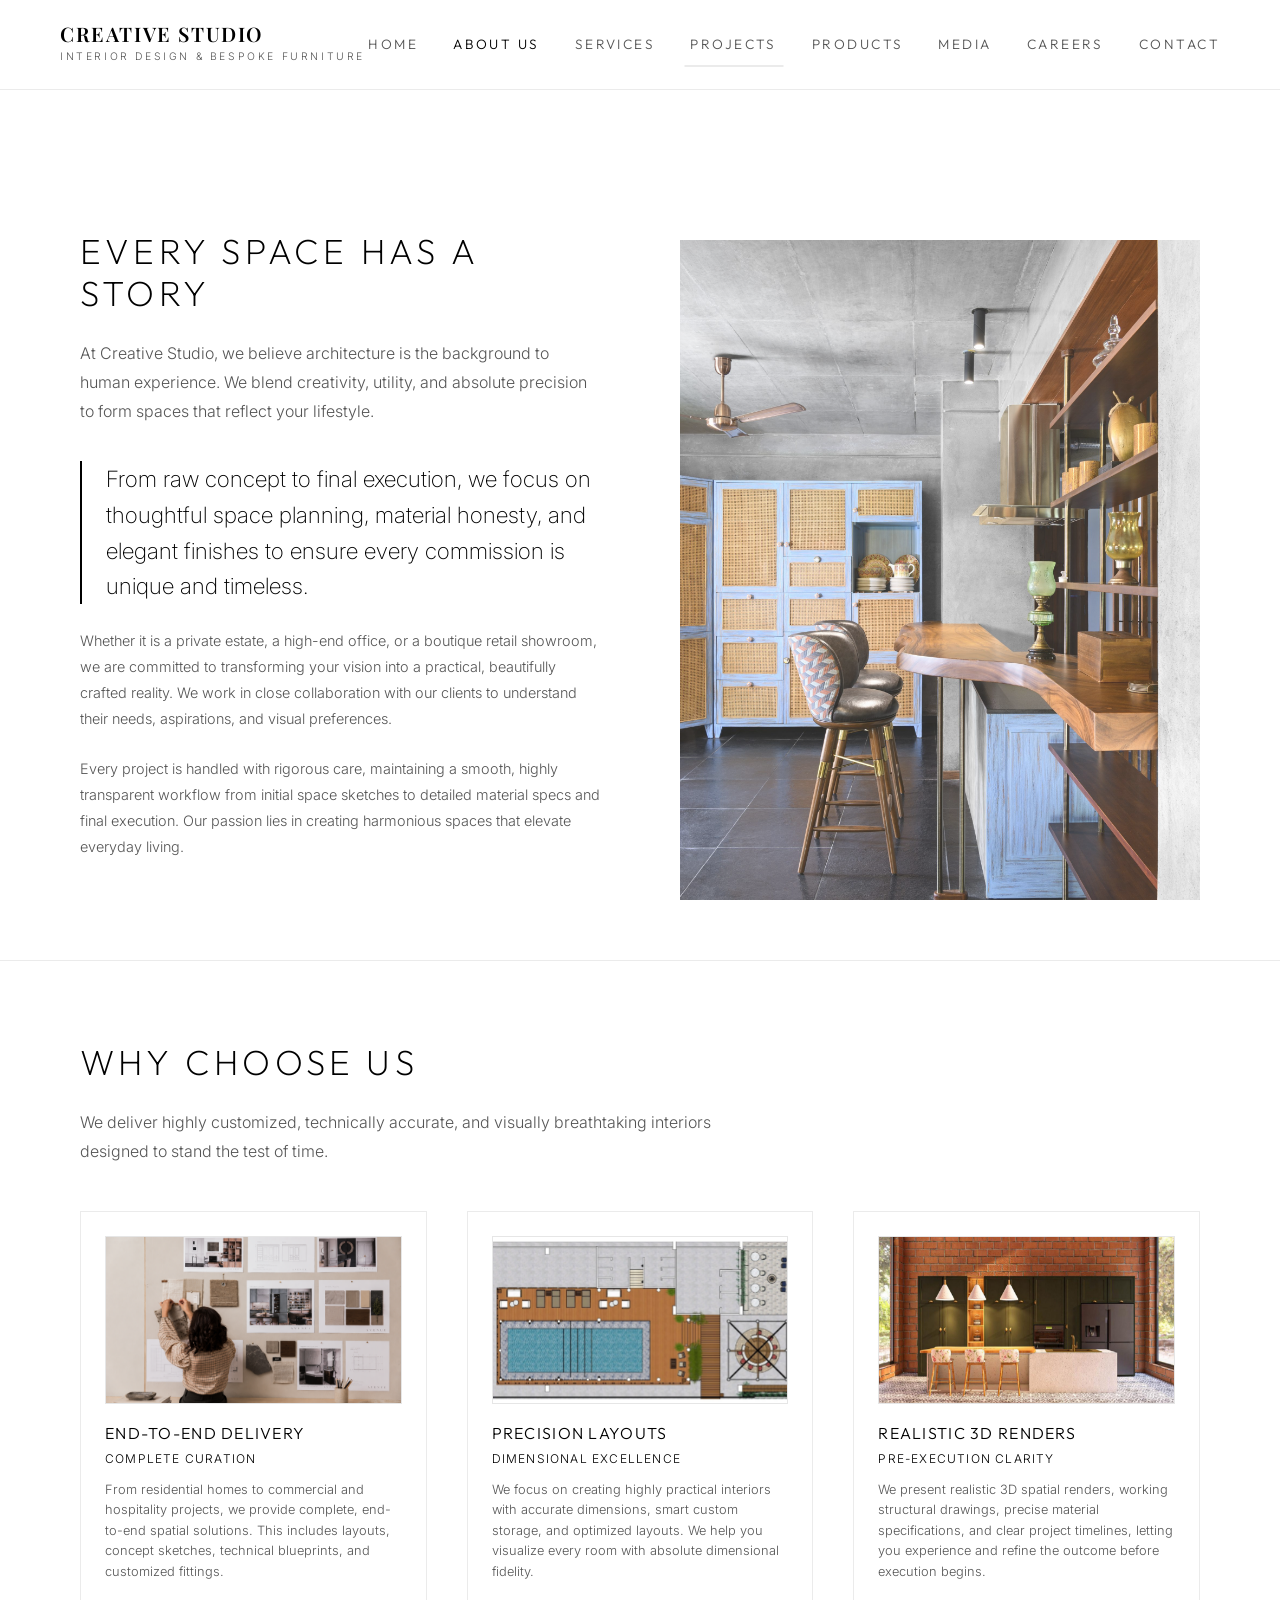
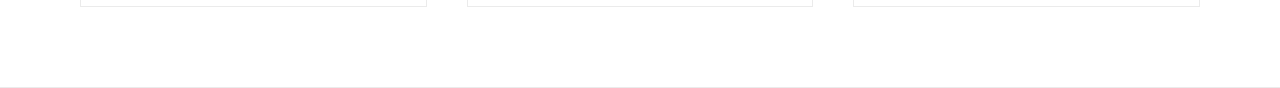
==== about.html @ adf58d88 "Add files via upload" ====
<!DOCTYPE html>
<html lang="en">
<head>
  <meta charset="UTF-8">
  <meta name="viewport" content="width=device-width, initial-scale=1.0">
  <title>About Us — Creative Studio</title>
  <meta name="description" content="Learn about our architectural history, our minimalist spatial vision, and the collaborative design committee leading the studio.">
  
  <link rel="stylesheet" href="css/main.css">
</head>
<body>
  
  <div class="app-container">
    
    <!-- FIXED LEFT DESKTOP SIDEBAR NAVIGATION -->
    <nav class="sidebar">
      <div class="sidebar-logo">
        <a href="index.html">
          <div class="studio-title">Creative Studio</div>
          <div class="studio-subtitle">Interior Design & Bespoke Furniture</div>
        </a>
      </div>
      
      <ul class="nav-menu">
        <li class="nav-item">
          <a href="index.html" class="nav-link">Home</a>
        </li>
        <li class="nav-item">
          <a href="about.html" class="nav-link">About Us</a>
        </li>
        <li class="nav-item">
          <a href="services.html" class="nav-link">Services</a>
        </li>
        <li class="nav-item" id="nav-projects-parent">
          <a href="projects.html" class="nav-link">Projects</a>
          <ul class="nav-dropdown">
            <li><a href="projects/residential.html" class="dropdown-link">Residential</a></li>
            <li><a href="projects/commercial.html" class="dropdown-link">Commercial</a></li>
          </ul>
        </li>
        <li class="nav-item">
          <a href="products.html" class="nav-link">Products</a>
        </li>
        <li class="nav-item">
          <a href="media.html" class="nav-link">Media</a>
        </li>
        <li class="nav-item">
          <a href="careers.html" class="nav-link">Careers</a>
        </li>
        <li class="nav-item">
          <a href="contact.html" class="nav-link">Contact</a>
        </li>
      </ul>
      
      <div class="sidebar-footer">
        <ul class="social-links">
          <li><a href="#" class="social-link" aria-label="Instagram">IG</a></li>
          <li><a href="#" class="social-link" aria-label="LinkedIn">LN</a></li>
          <li><a href="#" class="social-link" aria-label="Pinterest">PT</a></li>
        </ul>
        <div class="copyright">
          © 2026 Creative Studio.<br>All rights reserved.
        </div>
      </div>
    </nav>
    
    <!-- MOBILE HEADER & DRAWER -->
    <header class="mobile-header">
      <a href="index.html" class="mobile-logo">
        <span class="studio-title">Creative Studio</span>
      </a>
      <div class="hamburger" aria-label="Toggle Navigation Menu" aria-expanded="false">
        <span class="hamburger-line"></span>
        <span class="hamburger-line"></span>
        <span class="hamburger-line"></span>
      </div>
    </header>
    
    <nav class="mobile-overlay">
      <ul class="mobile-nav-menu">
        <li><a href="index.html" class="mobile-nav-link">Home</a></li>
        <li><a href="about.html" class="mobile-nav-link active">About Us</a></li>
        <li><a href="services.html" class="mobile-nav-link">Services</a></li>
        <li>
          <a href="projects.html" class="mobile-nav-link">Projects</a>
          <ul class="mobile-nav-sub">
            <li><a href="projects/residential.html" class="mobile-sub-link">Residential</a></li>
            <li><a href="projects/commercial.html" class="mobile-sub-link">Commercial</a></li>
          </ul>
        </li>
        <li><a href="products.html" class="mobile-nav-link">Products</a></li>
        <li><a href="careers.html" class="mobile-nav-link">Careers</a></li>
        <li><a href="contact.html" class="mobile-nav-link">Contact</a></li>
      </ul>
    </nav>
    
    <!-- MAIN CONTENT AREA -->
    <main class="main-content">
      
      <!-- PROFILE SECTION -->
      <section class="section" style="padding-top: 140px; padding-bottom: 70px; min-height: auto;">
        
        <!-- EDITORIAL GRID -->
        <div class="editorial-grid" style="align-items: flex-start;">
          
          <!-- LEFT COLUMN: HEADER + MANIFESTO TEXT -->
          <div class="editorial-left fade-in">
            <div class="section-header" style="margin-bottom: 35px;">
              <h1 class="section-title">Every Space Has a Story</h1>
              <p class="section-desc">
                At Creative Studio, we believe architecture is the background to human experience. We blend creativity, utility, and absolute precision to form spaces that reflect your lifestyle.
              </p>
            </div>
            
            <div class="editorial-text">
              <p class="manifesto-lead">
                From raw concept to final execution, we focus on thoughtful space planning, material honesty, and elegant finishes to ensure every commission is unique and timeless.
              </p>
              <p class="section-desc" style="font-size:0.9rem;">
                Whether it is a private estate, a high-end office, or a boutique retail showroom, we are committed to transforming your vision into a practical, beautifully crafted reality. We work in close collaboration with our clients to understand their needs, aspirations, and visual preferences.
              </p>
              <p class="section-desc" style="font-size:0.9rem; margin-bottom: 0;">
                Every project is handled with rigorous care, maintaining a smooth, highly transparent workflow from initial space sketches to detailed material specs and final execution. Our passion lies in creating harmonious spaces that elevate everyday living.
              </p>
            </div>
          </div>
          
          <!-- RIGHT COLUMN: ALIGNED IMAGE -->
          <div class="editorial-right fade-in" style="transition-delay: 0.2s; overflow: hidden; height: 100%; display: flex; align-items: stretch; margin-top: 10px;">
            <img src="assets/content1/Every space.jpg" alt="Every Space Has a Story" class="editorial-img" style="width: 100%; height: 100%; object-fit: cover; aspect-ratio: 4/5;" loading="lazy" decoding="async">
          </div>
        </div>
      </section>
      
      <!-- WHY CHOOSE US SECTION -->
      <section class="section section-alt" style="padding-top: 80px; padding-bottom: 80px; min-height: auto;">
        <div class="section-header fade-in">
          <h2 class="section-title">Why Choose Us</h2>
          <p class="section-desc">
            We deliver highly customized, technically accurate, and visually breathtaking interiors designed to stand the test of time.
          </p>
        </div>
        
        <div class="team-grid">
          <!-- Pillar 1 -->
          <div class="team-card fade-in">
            <div class="team-img-placeholder">
              <!-- Replaced SVG icon with the optimized end-to-end custom image illustration -->
              <img src="assets/content1/end to end.png" alt="End to End Spatial Delivery Plan" loading="lazy" decoding="async">
            </div>
            <h3 class="team-name">End-to-End Delivery</h3>
            <p class="team-role">Complete Curation</p>
            <p class="team-bio">
              From residential homes to commercial and hospitality projects, we provide complete, end-to-end spatial solutions. This includes layouts, concept sketches, technical blueprints, and customized fittings.
            </p>
          </div>
          
          <!-- Pillar 2 -->
          <div class="team-card fade-in" style="transition-delay: 0.15s;">
            <div class="team-img-placeholder">
              <!-- Replaced SVG icon with the optimized Floor Plan Layout image illustration -->
              <img src="assets/content1/Floor Plan Layout.jpg.jpeg" alt="Precision Floor Plan Layout and Dimensions" loading="lazy" decoding="async">
            </div>
            <h3 class="team-name">Precision Layouts</h3>
            <p class="team-role">Dimensional Excellence</p>
            <p class="team-bio">
              We focus on creating highly practical interiors with accurate dimensions, smart custom storage, and optimized layouts. We help you visualize every room with absolute dimensional fidelity.
            </p>
          </div>
          
          <!-- Pillar 3 -->
          <div class="team-card fade-in" style="transition-delay: 0.3s;">
            <div class="team-img-placeholder">
              <!-- Replaced SVG icon with the optimized 3D render image illustration -->
              <img src="assets/content1/3d render.jpeg" alt="High Fidelity 3D Spatial Visualization Render" loading="lazy" decoding="async">
            </div>
            <h3 class="team-name">Realistic 3D Renders</h3>
            <p class="team-role">Pre-Execution Clarity</p>
            <p class="team-bio">
              We present realistic 3D spatial renders, working structural drawings, precise material specifications, and clear project timelines, letting you experience and refine the outcome before execution begins.
            </p>
          </div>
        </div>
      </section>
      
    </main>
    
  </div>

  <!-- Global scripts -->
  <script src="js/main.js"></script>
</body>
</html>
---- css/main.css ----
/*
 * ==========================================
 * STUDIO CREATIVE: DESIGN SYSTEM & STYLESHEET
 * Premium Minimalist Architecture Aesthetic
 * ==========================================
 */

/* Import Google Fonts */
@import url('https://fonts.googleapis.com/css2?family=Inter:wght@200;300;400;500;600&family=Outfit:wght@100;200;300;400;500&family=Montserrat:wght@800;900&family=Playfair+Display:ital,wght@0,400..900;1,400..900&display=swap');

/* CSS Variables */
:root {
  --bg-dark: #ffffff; /* Pure White Main Canvas */
  --bg-dark-alt: #ffffff; /* Pure White Alternating Panels (no color variation) */
  --bg-dark-rgba: rgba(255, 255, 255, 0.88);
  --bg-dark-glass: rgba(255, 255, 255, 0.75);
  --text-light: #000000; /* Pure Black for high-contrast architectural typography */
  --text-muted: #555555; /* Sharp mid-grey for descriptions and subtitle elements */
  --text-dark: #ffffff; /* Light background fallback */
  --accent-gold: #000000; /* Solid Black accents for complete monochrome consistency */
  --accent-gold-rgb: 0, 0, 0;
  --border-color: rgba(0, 0, 0, 0.08); /* Clean, ultra-thin pure black wireframe borders */
  --border-hover: rgba(0, 0, 0, 0.2);
  --sidebar-width: 280px;
  --transition-smooth: all 0.6s cubic-bezier(0.16, 1, 0.3, 1);
  --transition-fast: all 0.3s ease;
  --font-heading: 'Outfit', sans-serif;
  --font-body: 'Inter', sans-serif;
}

/* Reset and Global Styles */
*, *::before, *::after {
  box-sizing: border-box;
  margin: 0;
  padding: 0;
}

html {
  scroll-behavior: smooth;
  height: -webkit-fill-available;
}

body {
  background-color: var(--bg-dark);
  color: var(--text-light);
  font-family: var(--font-body);
  font-weight: 300;
  line-height: 1.6;
  overflow-x: hidden;
  -webkit-font-smoothing: antialiased;
  -moz-osx-font-smoothing: grayscale;
  min-height: 100vh;
  min-height: -webkit-fill-available;
}

/* Scrollbar Customization */
::-webkit-scrollbar {
  width: 6px;
  height: 6px;
}

::-webkit-scrollbar-track {
  background: var(--bg-dark);
}

::-webkit-scrollbar-thumb {
  background: rgba(255, 255, 255, 0.1);
  border-radius: 3px;
}

::-webkit-scrollbar-thumb:hover {
  background: var(--accent-gold);
}

/* Typography Selection */
h1, h2, h3, h4, h5, h6 {
  font-family: var(--font-heading);
  font-weight: 200;
  letter-spacing: 0.12em;
  text-transform: uppercase;
  color: var(--text-light);
  line-height: 1.2;
}

a {
  color: inherit;
  text-decoration: none;
  transition: var(--transition-fast);
}

/* General Layout Structure */
.app-container {
  display: flex;
  min-height: 100vh;
  position: relative;
}

/* PREMIUM FIXED TOP NAV HEADER */
.sidebar {
  width: 100%;
  height: 90px;
  position: fixed;
  top: 0;
  left: 0;
  background-color: var(--bg-dark);
  border-bottom: 1px solid var(--border-color);
  border-right: none;
  padding: 0 60px;
  display: flex;
  flex-direction: row;
  justify-content: space-between;
  align-items: center;
  z-index: 1000;
  overflow: visible; /* Allow dropdowns to float out */
  transition: var(--transition-smooth);
}

/* Logo & Branding */
.sidebar-logo {
  display: flex;
  flex-direction: column;
  align-items: flex-start;
  margin-bottom: 0;
}

.sidebar-logo img {
  max-width: 100%;
  height: auto;
  max-height: 55px;
  object-fit: contain;
  margin-bottom: 0;
  filter: brightness(1) contrast(1.1);
}

.sidebar-logo .studio-title {
  font-family: 'Playfair Display', serif;
  font-weight: 600; /* Sophisticated serif weight */
  font-size: 1.25rem; /* Slightly larger for serif elegance */
  letter-spacing: 0.08em; /* Premium spaced visual balance for serifs */
  text-transform: uppercase;
  color: var(--text-light);
  line-height: 1.1;
  white-space: nowrap; /* Force brand title on a single line */
  transition: var(--transition-fast);
}

.sidebar-logo .studio-subtitle {
  font-size: 0.65rem;
  letter-spacing: 0.25em;
  color: var(--text-muted);
  text-transform: uppercase;
  margin-top: 4px;
  transition: var(--transition-fast);
}

/* Navigation Links */
.nav-menu {
  display: flex;
  flex-direction: row;
  gap: 35px;
  list-style: none;
}

.nav-item {
  position: relative;
}

.nav-link {
  font-family: var(--font-heading);
  font-weight: 300;
  font-size: 0.85rem;
  letter-spacing: 0.18em;
  text-transform: uppercase;
  padding: 10px 0;
  display: inline-block;
  color: var(--text-muted);
  position: relative;
  transition: var(--transition-fast);
}

.nav-link:hover, .nav-item.active .nav-link {
  color: var(--text-light);
}

/* Dropdown layout for Projects */
.nav-dropdown {
  position: absolute;
  top: 100%;
  left: 50%;
  transform: translateX(-50%);
  background-color: var(--bg-dark);
  border: 1px solid var(--border-color);
  padding: 0;
  max-height: 0;
  overflow: hidden;
  display: flex;
  flex-direction: column;
  gap: 12px;
  list-style: none;
  z-index: 1100;
  transition: var(--transition-smooth);
  margin-top: 0;
  box-shadow: 0 10px 30px rgba(0,0,0,0.05);
}

.nav-item:hover .nav-dropdown {
  max-height: 150px;
  padding: 20px;
}

.dropdown-link {
  font-family: var(--font-heading);
  font-size: 0.75rem;
  letter-spacing: 0.15em;
  text-transform: uppercase;
  color: var(--text-muted);
  padding: 4px 0;
  display: block;
  white-space: nowrap;
}

.dropdown-link:hover, .dropdown-link.active {
  color: var(--accent-gold);
}

/* Sidebar Footer (hidden on desktop top header) */
.sidebar-footer {
  display: none;
}

/* MAIN CONTENT CONTAINER */
.main-content {
  flex: 1;
  margin-left: 0;
  padding-top: 90px; /* Offset for the top fixed header */
  min-height: 100vh;
  position: relative;
  display: flex;
  flex-direction: column;
}

/* SPECIFIC STYLING WHEN ON HOME PAGE (Overlaid transparent menu) */
body.home-page .sidebar {
  background-color: #ffffff;
  border-bottom: 1px solid var(--border-color);
}

body.home-page .nav-dropdown {
  background-color: rgba(10, 10, 10, 0.96);
  border-color: rgba(255, 255, 255, 0.15);
  box-shadow: 0 10px 30px rgba(0,0,0,0.5);
}

body.home-page .dropdown-link {
  color: rgba(255, 255, 255, 0.7);
}

body.home-page .dropdown-link:hover,
body.home-page .dropdown-link.active {
  color: #ffffff;
}

body.home-page .main-content {
  padding-top: 90px; /* Offset to start slideshow exactly below the 90px desktop header */
}

/* MOBILE HEADER & NAVIGATION */
.mobile-header {
  display: none;
  position: fixed;
  top: 0;
  left: 0;
  width: 100%;
  height: 75px;
  background-color: var(--bg-dark-glass);
  -webkit-backdrop-filter: blur(20px);
  backdrop-filter: blur(20px);
  border-bottom: 1px solid var(--border-color);
  padding: 0 24px;
  justify-content: space-between;
  align-items: center;
  z-index: 1000;
}

.mobile-logo {
  display: flex;
  align-items: center;
  gap: 10px;
}

.mobile-logo img {
  height: 35px;
  width: auto;
  filter: brightness(1) contrast(1.1);
}

.mobile-logo .studio-title {
  font-family: 'Playfair Display', serif;
  font-weight: 600;
  font-size: 1.15rem;
  letter-spacing: 0.08em;
  text-transform: uppercase;
}

/* Hamburger Trigger */
.hamburger {
  width: 28px;
  height: 16px;
  position: relative;
  cursor: pointer;
  z-index: 1100;
  display: flex;
  flex-direction: column;
  justify-content: space-between;
}

.hamburger-line {
  width: 100%;
  height: 1px;
  background-color: var(--text-light);
  transition: var(--transition-fast);
}

.hamburger.open .hamburger-line:nth-child(1) {
  transform: translateY(7px) rotate(45deg);
}

.hamburger.open .hamburger-line:nth-child(2) {
  opacity: 0;
}

.hamburger.open .hamburger-line:nth-child(3) {
  transform: translateY(-8px) rotate(-45deg);
}

/* Mobile Screen Overlay Menu */
.mobile-overlay {
  position: fixed;
  top: 0;
  left: 0;
  width: 100vw;
  height: 100vh;
  height: 100dvh;
  background-color: var(--bg-dark);
  z-index: 1050;
  transform: translateX(100%);
  transition: transform 0.6s cubic-bezier(0.16, 1, 0.3, 1);
  display: flex;
  flex-direction: column;
  justify-content: center;
  align-items: center;
  padding: 100px 40px;
}

.mobile-overlay.open {
  transform: translateX(0);
}

.mobile-nav-menu {
  list-style: none;
  text-align: center;
  display: flex;
  flex-direction: column;
  gap: 30px;
  width: 100%;
}

.mobile-nav-link {
  font-family: var(--font-heading);
  font-size: 1.4rem;
  font-weight: 200;
  letter-spacing: 0.15em;
  text-transform: uppercase;
  color: var(--text-muted);
  display: block;
}

.mobile-nav-link:hover, .mobile-nav-link.active {
  color: var(--text-light);
}

.mobile-nav-sub {
  list-style: none;
  margin-top: 15px;
  display: flex;
  flex-direction: column;
  gap: 12px;
}

.mobile-sub-link {
  font-family: var(--font-heading);
  font-size: 0.95rem;
  letter-spacing: 0.1em;
  text-transform: uppercase;
  color: var(--text-muted);
}

.mobile-sub-link:hover {
  color: var(--accent-gold);
}

/* HERO SLIDING CAROUSEL (Home Page) */
.hero-slider-container {
  width: 100%;
  height: calc(100vh - 182px); /* Fills the entire space between the 90px header and 92px footer */
  position: relative;
  overflow: hidden;
  background-color: #ffffff;
}

.home-footer {
  background: #ffffff;
  border-top: 1px solid var(--border-color);
  width: 100%;
  z-index: 1000;
  position: fixed;
  bottom: 0;
  left: 0;
  height: 92px; /* Strict 92px height as requested */
}

.hero-slider-track {
  display: flex;
  width: 600%; /* 6 slides (overridden dynamically by JS to 800% for infinite loops) */
  height: 100%;
  transition: transform 1.4s cubic-bezier(0.25, 1, 0.2, 1);
  will-change: transform;
}

.hero-slide {
  width: 16.6666%; /* 100% / 6 */
  height: 100%;
  flex-shrink: 0;
  position: relative;
}

.hero-slide img {
  width: 100%;
  height: 100%;
  object-fit: cover;
  display: block;
}

.hero-overlay {
  position: absolute;
  top: 0;
  left: 0;
  width: 100%;
  height: 100%;
  background: radial-gradient(circle at center, rgba(10, 10, 10, 0.2) 0%, rgba(10, 10, 10, 0.6) 100%);
  z-index: 3;
  pointer-events: none; /* Let arrows receive clicks */
}

/* CAROUSEL CONTROLS (Borderless & Circle-free) */
.slide-arrow {
  position: absolute;
  top: 50%;
  transform: translateY(-50%);
  background: transparent;
  border: none;
  color: rgba(255, 255, 255, 0.6); /* Muted white arrow resting state */
  display: flex;
  align-items: center;
  justify-content: center;
  cursor: pointer;
  z-index: 10;
  opacity: 0.25; /* Translucent / transparent by default */
  transition: transform 0.3s cubic-bezier(0.16, 1, 0.3, 1), color 0.3s ease, opacity 0.3s ease;
  outline: none;
}

.slide-arrow svg {
  width: 42px; /* Increased size for visual elegance and target area */
  height: 42px;
  fill: currentColor;
}

.slide-arrow:hover {
  color: #ffffff; /* Solid white on hover */
  opacity: 1; /* Fully visible on hover */
  transform: translateY(-50%) scale(1.15); /* Sleek micro-animation zoom */
}

.prev-arrow {
  left: 40px;
}

.next-arrow {
  right: 40px;
}

@media screen and (max-width: 768px) {
  .slide-arrow {
    width: 46px;
    height: 46px;
  }
  .prev-arrow {
    left: 20px;
  }
  .next-arrow {
    right: 20px;
  }
}

/* Overlay Elements / Glassmorphic Panel on Home */
.hero-content {
  position: absolute;
  left: 10%;
  top: 50%;
  transform: translateY(-50%);
  z-index: 10;
  max-width: 480px; /* Reduced from 600px for a more compact and elegant profile */
  width: 80%;
}

.glass-card {
  background-color: var(--bg-dark-glass);
  -webkit-backdrop-filter: blur(25px);
  backdrop-filter: blur(25px);
  border: 1px solid var(--border-color);
  padding: 40px 35px; /* Reduced from 600px to maintain tighter geometric bounds */
  border-radius: 2px;
  box-shadow: 0 30px 70px rgba(0, 0, 0, 0.2);
  position: relative;
  overflow: hidden;
}

/* Subtle Wireframe Corners */
.glass-card::before, .glass-card::after {
  content: '';
  position: absolute;
  width: 10px;
  height: 10px;
  border: 1px solid var(--accent-gold);
}

.glass-card::before {
  top: 12px;
  left: 12px;
  border-right: none;
  border-bottom: none;
}

.glass-card::after {
  bottom: 12px;
  right: 12px;
  border-left: none;
  border-top: none;
}

/* Text inside Glass Card */
.studio-hero-title {
  font-family: var(--font-heading); /* Back to the elegant thin Outfit font */
  font-weight: 100; /* Reverted to ultra-thin weight for a clean architectural line */
  font-size: 2.1rem; /* Maintains the beautifully compact card scale */
  letter-spacing: 0.18em;
  margin-bottom: 18px;
  line-height: 1.15;
}

.studio-hero-title span {
  font-weight: 300; /* Reverted to a light-geometric weight for soft contrast */
  color: var(--text-light);
}

.tagline {
  font-size: 0.85rem; /* Scaled down from 0.95rem */
  color: var(--text-muted);
  line-height: 1.7;
  margin-bottom: 25px;
  letter-spacing: 0.05em;
}

.btn-minimal {
  font-family: var(--font-heading);
  font-size: 0.75rem; /* Tighter typography scale */
  letter-spacing: 0.2em;
  text-transform: uppercase;
  color: var(--text-light);
  border: 1px solid var(--border-color);
  padding: 11px 22px; /* Tighter button padding */
  display: inline-block;
  background: transparent;
  cursor: pointer;
  position: relative;
  z-index: 1;
  overflow: hidden;
  transition: var(--transition-fast);
}

.btn-minimal::before {
  content: '';
  position: absolute;
  top: 0;
  left: -100%;
  width: 100%;
  height: 100%;
  background-color: var(--text-light);
  z-index: -1;
  transition: var(--transition-smooth);
}

.btn-minimal:hover {
  color: var(--bg-dark);
  border-color: var(--text-light);
}

.btn-minimal:hover::before {
  left: 0;
}

/* SECTION GLOBAL CONTAINER */
.section {
  padding: 120px 80px;
  min-height: 100vh;
  display: flex;
  flex-direction: column;
  justify-content: center;
  border-bottom: 1px solid var(--border-color);
  position: relative;
  background-color: var(--bg-dark);
}

.section-alt {
  background-color: var(--bg-dark-alt);
}

.section-header {
  margin-bottom: 45px; /* Tightened from 70px to pull grid contents closer and eliminate large gaps */
  max-width: 650px;
}

.section-subtitle {
  font-size: 0.75rem;
  color: var(--accent-gold);
  letter-spacing: 0.25em;
  text-transform: uppercase;
  margin-bottom: 15px;
  display: block;
  font-weight: 500;
}

.section-title {
  font-size: 2.2rem;
  font-weight: 200;
  margin-bottom: 25px;
  position: relative;
}

.section-desc {
  font-size: 1rem;
  color: var(--text-muted);
  line-height: 1.8;
}

/* EDITORIAL GRID / COLUMN STRUCTURES */
.editorial-grid {
  display: grid;
  grid-template-columns: 1fr 1fr;
  gap: 80px;
  align-items: flex-start; /* Align top of text perfectly with top of image to eliminate top-left blank gaps */
}

.editorial-text {
  display: flex;
  flex-direction: column;
  gap: 24px; /* Tightened from 30px for a more cohesive, architectural readability profile */
}

.editorial-img-wrapper {
  position: relative;
  border: 1px solid var(--border-color);
  padding: 20px;
  aspect-ratio: 4/5;
  background-color: var(--bg-dark-alt);
}

.editorial-img {
  width: 100%;
  height: 100%;
  object-fit: cover;
  opacity: 0.85;
}

/* Manifesto Styling */
.manifesto-lead {
  font-size: 1.4rem;
  font-weight: 200;
  line-height: 1.6;
  color: var(--text-light);
  border-left: 2px solid var(--accent-gold);
  padding-left: 24px;
}

/* Team Grid (About Page) */
.team-section {
  margin-top: 80px;
}

.team-grid {
  display: grid;
  grid-template-columns: repeat(3, 1fr);
  gap: 40px;
}

.team-card {
  border: 1px solid var(--border-color);
  background-color: var(--bg-dark-alt);
  padding: 24px;
  position: relative;
  transition: var(--transition-smooth);
}

.team-card:hover {
  border-color: var(--accent-gold);
}

.team-img-placeholder {
  width: 100%;
  background-color: rgba(18, 18, 18, 0.02);
  border: 1px solid var(--border-color);
  margin-bottom: 20px;
  overflow: hidden;
  display: flex;
  align-items: center;
  justify-content: center;
}

.team-img-placeholder img {
  width: 100%;
  height: auto;
  display: block;
  object-fit: contain;
  will-change: transform;
  transition: var(--transition-smooth);
}

.team-card:hover .team-img-placeholder img {
  transform: scale(1.05); /* Smooth, premium visual hover zoom */
}

.team-name {
  font-size: 1rem;
  font-weight: 300;
  letter-spacing: 0.08em;
  margin-bottom: 6px;
}

.team-role {
  font-size: 0.75rem;
  color: var(--accent-gold);
  letter-spacing: 0.1em;
  text-transform: uppercase;
  margin-bottom: 12px;
}

.team-bio {
  font-size: 0.8rem;
  color: var(--text-muted);
  line-height: 1.6;
}

/* SERVICES TILES GRID (Services Page) */
.services-grid {
  display: grid;
  grid-template-columns: repeat(3, 1fr);
  gap: 30px;
}

.service-card {
  border: 1px solid var(--border-color);
  padding: 40px 30px;
  background-color: var(--bg-dark-alt);
  transition: var(--transition-smooth);
  display: flex;
  flex-direction: column;
  justify-content: space-between;
  min-height: 320px;
  position: relative;
  overflow: hidden;
  z-index: 1;
}

/* Elevate all content layers above the background image */
.service-card > * {
  position: relative;
  z-index: 3;
}

/* Background Wrapper */
.service-card .service-card-bg-wrap {
  position: absolute;
  top: 0;
  left: 0;
  width: 100%;
  height: 100%;
  z-index: 1; /* Sits above the white card bg, below content */
  opacity: 0;
  overflow: hidden;
  pointer-events: none; /* Do not interfere with mouse events */
  transition: opacity 0.8s cubic-bezier(0.16, 1, 0.3, 1);
}

/* B&W background image with smooth GPU scaling */
.service-card-bg-img {
  width: 100%;
  height: 100%;
  object-fit: cover;
  filter: grayscale(100%) contrast(1.1); /* Force absolute high-contrast B&W */
  transform: scale(1.08) translate3d(0,0,0);
  will-change: transform;
  transition: transform 1.2s cubic-bezier(0.16, 1, 0.3, 1);
}

.service-card::after {
  content: '';
  position: absolute;
  top: 0;
  left: 0;
  width: 0;
  height: 2px;
  background-color: var(--accent-gold);
  transition: var(--transition-smooth);
  z-index: 4; /* Keep the top border line on the absolute top layer */
}

.service-card:hover {
  border-color: var(--border-hover);
  transform: translateY(-5px);
  box-shadow: 0 15px 30px rgba(18, 18, 18, 0.05);
}

.service-card:hover::after {
  width: 100%;
}

.service-card:hover .service-card-bg-wrap {
  opacity: 0.11; /* Exquisite, subtle background reveal (11% opacity for clean black text legibility) */
}

.service-card:hover .service-card-bg-img {
  transform: scale(1.03) translate3d(0,0,0);
}

.service-num {
  font-family: var(--font-heading);
  font-size: 2.4rem; /* Slightly larger scale */
  font-weight: 300; /* Bolder, structured geometric profile */
  color: rgba(0, 0, 0, 0.45); /* Significantly darker for bold, high-contrast visibility */
  transition: var(--transition-smooth);
}

.service-card:hover .service-num {
  color: rgba(var(--accent-gold-rgb), 0.15);
}

.service-card-title {
  font-size: 1.15rem;
  font-weight: 300;
  margin: 20px 0 12px 0;
}

.service-card-desc {
  font-size: 0.85rem;
  color: var(--text-muted);
  line-height: 1.7;
}

/* PORTFOLIO & PROJECTS GALLERY (Residential & Commercial) */
.gallery-container {
  display: flex;
  flex-direction: column;
  gap: 30px;
}

.gallery-grid {
  display: grid;
  grid-template-columns: repeat(3, 1fr);
  gap: 25px;
  content-visibility: auto; /* Browser containment optimization */
  contain-intrinsic-size: 1000px;
}

.gallery-item {
  position: relative;
  aspect-ratio: 3/2;
  overflow: hidden;
  border: 1px solid var(--border-color);
  background-color: var(--bg-dark-alt);
  cursor: pointer;
  transform: translate3d(0, 0, 0); /* Force GPU composite layer creation */
}

/* Custom taller and larger frame sizes for Products catalog */
.product-grid .gallery-item {
  aspect-ratio: 4/5; /* Imposing vertical aspect ratio for large product visual focus */
}

.gallery-item img {
  width: 100%;
  height: 100%;
  object-fit: cover;
  display: block;
  opacity: 0.85; /* Hardware-accelerated light-blend alternative to filters */
  will-change: transform; /* Force GPU cache loading for massive image textures */
  transition: transform 1.2s cubic-bezier(0.16, 1, 0.3, 1), opacity 0.6s ease;
}

.gallery-item:hover img {
  transform: scale(1.03); /* Subtle, smooth scale to avoid heavy GPU repaints */
  opacity: 1;
}

.gallery-overlay {
  position: absolute;
  top: 0;
  left: 0;
  width: 100%;
  height: 100%;
  background: linear-gradient(to top, rgba(10, 10, 10, 0.9) 0%, rgba(10, 10, 10, 0.2) 60%, transparent 100%);
  opacity: 0;
  transition: var(--transition-smooth);
  display: flex;
  flex-direction: column;
  justify-content: flex-end;
  padding: 30px;
  z-index: 5;
}

.gallery-item:hover .gallery-overlay {
  opacity: 1;
}

.gallery-project-num {
  font-family: var(--font-heading);
  font-size: 0.75rem;
  letter-spacing: 0.2em;
  color: var(--accent-gold);
  margin-bottom: 6px;
}

.gallery-project-title {
  font-size: 1.1rem;
  font-weight: 300;
  letter-spacing: 0.08em;
  color: var(--text-light);
}

.gallery-project-loc {
  font-size: 0.7rem;
  color: var(--text-muted);
  letter-spacing: 0.05em;
  margin-top: 4px;
}

/* PORTFOLIO SPLIT HERO (Projects Landing Page) */
.projects-split {
  display: flex;
  height: calc(100vh - 90px); /* Fit exactly in remaining vertical space below top nav header */
  width: 100%;
  overflow: hidden;
}

.split-pane {
  flex: 1;
  position: relative;
  overflow: hidden;
  display: flex;
  align-items: center;
  justify-content: center;
  cursor: pointer;
  transition: flex 0.8s cubic-bezier(0.16, 1, 0.3, 1);
}

.split-pane-bg {
  position: absolute;
  top: 0;
  left: 0;
  width: 100%;
  height: 100%;
  background-size: cover;
  background-position: center;
  filter: grayscale(40%) brightness(0.6); /* Increased brightness from 0.4 to 0.6 to reduce the black tint */
  transition: transform 1.2s cubic-bezier(0.16, 1, 0.3, 1), filter 0.8s ease;
}

.split-pane:hover {
  flex: 1.4;
}

.split-pane:hover .split-pane-bg {
  transform: scale(1.04);
  filter: grayscale(0%) brightness(0.85); /* Increased hover brightness from 0.65 to 0.85 for vivid image visibility */
}

.split-content {
  position: relative;
  z-index: 10;
  text-align: center;
  pointer-events: none;
  padding: 30px;
  color: #ffffff; /* Force pure white text globally inside the split panes */
}

.split-title {
  font-size: 2rem;
  font-weight: 200;
  margin-bottom: 22px; /* Perfect visual spacing to separate title and button cleanly */
  letter-spacing: 0.2em;
  color: #ffffff; /* Force pure white title text */
}

.split-desc {
  font-size: 0.8rem;
  color: rgba(255, 255, 255, 0.7); /* Force highly visible light-grey/white description copy */
  letter-spacing: 0.15em;
  text-transform: uppercase;
  margin-bottom: 24px;
}

.split-btn {
  font-family: var(--font-heading);
  font-size: 0.7rem;
  letter-spacing: 0.25em;
  text-transform: uppercase;
  color: #ffffff; /* Force pure white button text */
  border-bottom: 1px solid rgba(255, 255, 255, 0.5); /* Crisp white wireframe border underline */
  padding-bottom: 6px;
  display: inline-block;
  transition: var(--transition-fast);
}

.split-pane:hover .split-btn {
  color: #ffffff;
  border-bottom-color: #ffffff;
  letter-spacing: 0.3em;
}

/* PRODUCTS CATALOG */
.products-grid {
  display: grid;
  grid-template-columns: repeat(4, 1fr);
  gap: 24px;
}

.product-card {
  border: 1px solid var(--border-color);
  background-color: var(--bg-dark-alt);
  display: flex;
  flex-direction: column;
  transition: var(--transition-smooth);
  cursor: pointer;
}

.product-card:hover {
  border-color: var(--border-hover);
  transform: translateY(-4px);
}

.product-img-wrapper {
  aspect-ratio: 1/1;
  background-color: rgba(255, 255, 255, 0.01);
  overflow: hidden;
  border-bottom: 1px solid var(--border-color);
  display: flex;
  align-items: center;
  justify-content: center;
  position: relative;
}

.product-img-placeholder {
  width: 100%;
  height: 100%;
  display: flex;
  flex-direction: column;
  justify-content: center;
  align-items: center;
  background: radial-gradient(circle, rgba(20,20,20,0.8) 0%, rgba(10,10,10,1) 100%);
  position: absolute;
}

.product-img-placeholder svg {
  width: 44px;
  height: 44px;
  stroke: rgba(255,255,255,0.06);
  stroke-width: 0.75px;
  transition: var(--transition-smooth);
}

.product-card:hover .product-img-placeholder svg {
  stroke: var(--accent-gold);
  transform: scale(1.08);
}

.product-info {
  padding: 20px;
  display: flex;
  flex-direction: column;
  gap: 6px;
}

.product-collection {
  font-size: 0.65rem;
  color: var(--accent-gold);
  text-transform: uppercase;
  letter-spacing: 0.15em;
}

.product-name {
  font-size: 0.9rem;
  font-weight: 300;
  letter-spacing: 0.05em;
  color: var(--text-light);
}

.product-price {
  font-family: var(--font-heading);
  font-size: 0.85rem;
  font-weight: 400;
  color: var(--text-muted);
  margin-top: 4px;
}

/* PREMIUM FORM STYLING (Careers & Contact) */
.form-container {
  max-width: 750px;
}

.contact-layout {
  display: grid;
  grid-template-columns: 1.2fr 1fr;
  gap: 80px;
}

.contact-info-list {
  display: flex;
  flex-direction: column;
  gap: 40px;
}

.contact-info-item {
  display: flex;
  flex-direction: column;
  gap: 8px;
}

.contact-info-label {
  font-size: 0.75rem;
  color: var(--accent-gold);
  text-transform: uppercase;
  letter-spacing: 0.2em;
  font-weight: 500;
}

.contact-info-value {
  font-size: 1.1rem;
  color: var(--text-light);
  font-weight: 200;
  letter-spacing: 0.05em;
}

.contact-info-value a:hover {
  color: var(--accent-gold);
}

.minimal-form {
  display: flex;
  flex-direction: column;
  gap: 36px;
}

.form-group {
  position: relative;
  width: 100%;
}

.form-input, .form-textarea {
  width: 100%;
  padding: 12px 0;
  background: transparent;
  border: none;
  border-bottom: 1px solid var(--border-color);
  color: var(--text-light);
  font-family: var(--font-body);
  font-size: 0.95rem;
  font-weight: 300;
  transition: var(--transition-fast);
  outline: none;
  border-radius: 0;
}

.form-textarea {
  min-height: 120px;
  resize: vertical;
}

.form-label {
  position: absolute;
  top: 12px;
  left: 0;
  font-size: 0.85rem;
  color: var(--text-muted);
  pointer-events: none;
  transition: var(--transition-fast);
  letter-spacing: 0.08em;
}

/* Floating Label Effects */
.form-input:focus ~ .form-label,
.form-input:not(:placeholder-shown) ~ .form-label,
.form-textarea:focus ~ .form-label,
.form-textarea:not(:placeholder-shown) ~ .form-label {
  top: -16px;
  font-size: 0.7rem;
  color: var(--accent-gold);
  letter-spacing: 0.15em;
}

.form-input:focus, .form-textarea:focus {
  border-bottom-color: var(--accent-gold);
}

/* Application File Attachment Field */
.file-upload-wrapper {
  border: 1px dashed var(--border-color);
  padding: 24px;
  text-align: center;
  position: relative;
  cursor: pointer;
  transition: var(--transition-fast);
}

.file-upload-wrapper:hover {
  border-color: var(--accent-gold);
}

.file-upload-input {
  position: absolute;
  top: 0;
  left: 0;
  width: 100%;
  height: 100%;
  opacity: 0;
  cursor: pointer;
}

.file-upload-text {
  font-size: 0.8rem;
  color: var(--text-muted);
  letter-spacing: 0.05em;
}

.file-upload-text span {
  color: var(--text-light);
  text-decoration: underline;
}

/* Form Success & Feedback Messages */
.form-status {
  padding: 15px;
  border: 1px solid var(--border-color);
  background: var(--bg-dark-glass);
  font-size: 0.85rem;
  text-align: center;
  letter-spacing: 0.05em;
  display: none;
  animation: fadeIn 0.4s ease;
}

.form-status.success {
  border-color: #2e7d32;
  color: #a5d6a7;
}

.form-status.error {
  border-color: #c62828;
  color: #ef9a9a;
}

/* INTERACTIVE LEAFLET MONOCHROME MAP */
.map-container {
  margin-top: 60px;
  width: 100%;
  height: 400px;
  border: 1px solid var(--border-color);
  background-color: var(--bg-dark-alt);
  position: relative;
}

#map {
  width: 100%;
  height: 100%;
  z-index: 10;
}

/* CUSTOM HIGH-END PORTFOLIO LIGHTBOX */
.lightbox {
  position: fixed;
  top: 0;
  left: 0;
  width: 100vw;
  height: 100vh;
  background-color: rgba(6, 6, 6, 0.98);
  -webkit-backdrop-filter: blur(15px);
  backdrop-filter: blur(15px);
  z-index: 2000;
  display: none;
  opacity: 0;
  transition: opacity 0.5s ease;
  justify-content: center;
  align-items: center;
  flex-direction: column;
}

.lightbox.open {
  display: flex;
  opacity: 1;
}

.lightbox-content {
  position: relative;
  width: 90%;
  max-width: 1100px;
  max-height: 80vh;
  display: flex;
  justify-content: center;
  align-items: center;
}

.lightbox-img {
  max-width: 100%;
  max-height: 80vh;
  object-fit: contain;
  border: 1px solid rgba(255, 255, 255, 0.06);
  opacity: 0;
  transform: scale(0.95);
  transition: transform 0.5s cubic-bezier(0.16, 1, 0.3, 1), opacity 0.4s ease;
}

.lightbox.open .lightbox-img {
  opacity: 1;
  transform: scale(1);
}

/* Lightbox Controls */
.lightbox-control {
  position: absolute;
  background: transparent;
  border: none;
  cursor: pointer;
  color: var(--text-muted);
  display: flex;
  align-items: center;
  justify-content: center;
  z-index: 2100;
  transition: var(--transition-fast);
  outline: none;
  padding: 10px;
}

.lightbox-control:hover {
  color: var(--text-light);
}

.lightbox-close {
  top: 40px;
  right: 40px;
}

.lightbox-prev {
  left: 40px;
  top: 50%;
  transform: translateY(-50%);
}

.lightbox-next {
  right: 40px;
  top: 50%;
  transform: translateY(-50%);
}

.lightbox-control svg {
  width: 32px;
  height: 32px;
  stroke: currentColor;
  stroke-width: 0.75px;
  fill: none;
}

.lightbox-caption {
  position: absolute;
  bottom: -40px;
  text-align: center;
  width: 100%;
}

.lightbox-counter {
  font-family: var(--font-heading);
  font-size: 0.75rem;
  letter-spacing: 0.2em;
  color: var(--accent-gold);
  margin-bottom: 4px;
}

.lightbox-title {
  font-size: 0.9rem;
  font-weight: 300;
  letter-spacing: 0.05em;
  color: var(--text-muted);
}

/* SCROLL ANIMATIONS (INTERSECTION OBSERVER) */
.fade-in {
  opacity: 0;
  transform: translateY(30px);
  transition: opacity 1s cubic-bezier(0.16, 1, 0.3, 1), transform 1s cubic-bezier(0.16, 1, 0.3, 1);
}

.fade-in.appear {
  opacity: 1;
  transform: translateY(0);
}

/* Leaflet Dark Theme Overrides */
.leaflet-container {
  background: var(--bg-dark-alt) !important;
}

.leaflet-bar {
  border: 1px solid var(--border-color) !important;
  border-radius: 2px !important;
}

.leaflet-bar a {
  background-color: var(--bg-dark-alt) !important;
  color: var(--text-light) !important;
  border-bottom: 1px solid var(--border-color) !important;
}

.leaflet-bar a:hover {
  background-color: var(--bg-dark) !important;
  color: var(--accent-gold) !important;
}

/* Animations */
@keyframes fadeIn {
  from { opacity: 0; }
  to { opacity: 1; }
}

/* RESPONSIVE MEDIA QUERIES */

/* Laptops & Desktops Medium Screens */
@media screen and (max-width: 1200px) {
  .team-grid {
    grid-template-columns: repeat(2, 1fr);
    gap: 30px;
  }
  
  .services-grid {
    grid-template-columns: repeat(2, 1fr);
    gap: 24px;
  }

  .products-grid {
    grid-template-columns: repeat(3, 1fr);
    gap: 20px;
  }
}

/* Tablets (Portrait) */
@media screen and (max-width: 1024px) {
  .sidebar {
    display: none;
  }
  
  .mobile-header {
    display: flex;
  }
  
  .main-content {
    margin-left: 0;
    padding-top: 75px;
  }

  .projects-split {
    flex-direction: column;
    height: calc(100vh - 75px);
    height: calc(100dvh - 75px);
  }

  .split-pane {
    flex: 1 !important;
    width: 100%;
    height: 50%;
  }

  .split-pane:hover {
    flex: 1 !important; /* Disable dynamic sizing expansions on mobile tap */
  }

  .split-title {
    font-size: 1.6rem;
  }

  .split-desc {
    font-size: 0.75rem;
    margin-bottom: 16px;
  }
  
  .section {
    padding: 80px 40px;
  }
  
  .editorial-grid {
    grid-template-columns: 1fr;
    gap: 50px;
  }

  .editorial-img-wrapper {
    aspect-ratio: 4/3;
    max-width: 600px;
    margin: 0 auto;
    width: 100%;
  }

  .gallery-grid {
    grid-template-columns: repeat(2, 1fr);
    gap: 20px;
  }

  .contact-layout {
    grid-template-columns: 1fr;
    gap: 60px;
  }

  .hero-content {
    left: 5%;
    width: 90%;
  }
}

/* Mobile Screens (Landscape & Portrait) */
@media screen and (max-width: 768px) {
  body.home-page .main-content {
    padding-top: 75px; /* Offset for the 75px fixed mobile header */
  }

  .hero-slider-container {
    width: 100%;
    height: 133.33vw; /* Perfect 3:4 aspect ratio for 1 column on mobile! */
    position: relative;
    overflow: hidden;
    background-color: #ffffff;
  }

  .home-footer {
    height: 100px;
    position: relative;
  }

  .section {
    padding: 60px 24px;
  }
  
  .section-title {
    font-size: 1.8rem;
  }

  .studio-hero-title {
    font-size: 2.2rem;
  }

  .glass-card {
    padding: 40px 24px;
  }

  .services-grid {
    grid-template-columns: 1fr;
  }

  .team-grid {
    grid-template-columns: 1fr;
  }

  .gallery-grid {
    grid-template-columns: 1fr;
  }

  .products-grid {
    grid-template-columns: repeat(2, 1fr);
    gap: 15px;
  }

  .lightbox-prev, .lightbox-next {
    display: none; /* Hide arrow navigation on tiny mobile screens, tap actions handle close */
  }

  .lightbox-close {
    top: 24px;
    right: 24px;
  }
}

@media screen and (max-width: 480px) {
  .products-grid {
    grid-template-columns: 1fr;
  }
  
  .mobile-logo .studio-title {
    font-size: 0.8rem;
    letter-spacing: 0.1em;
  }
}
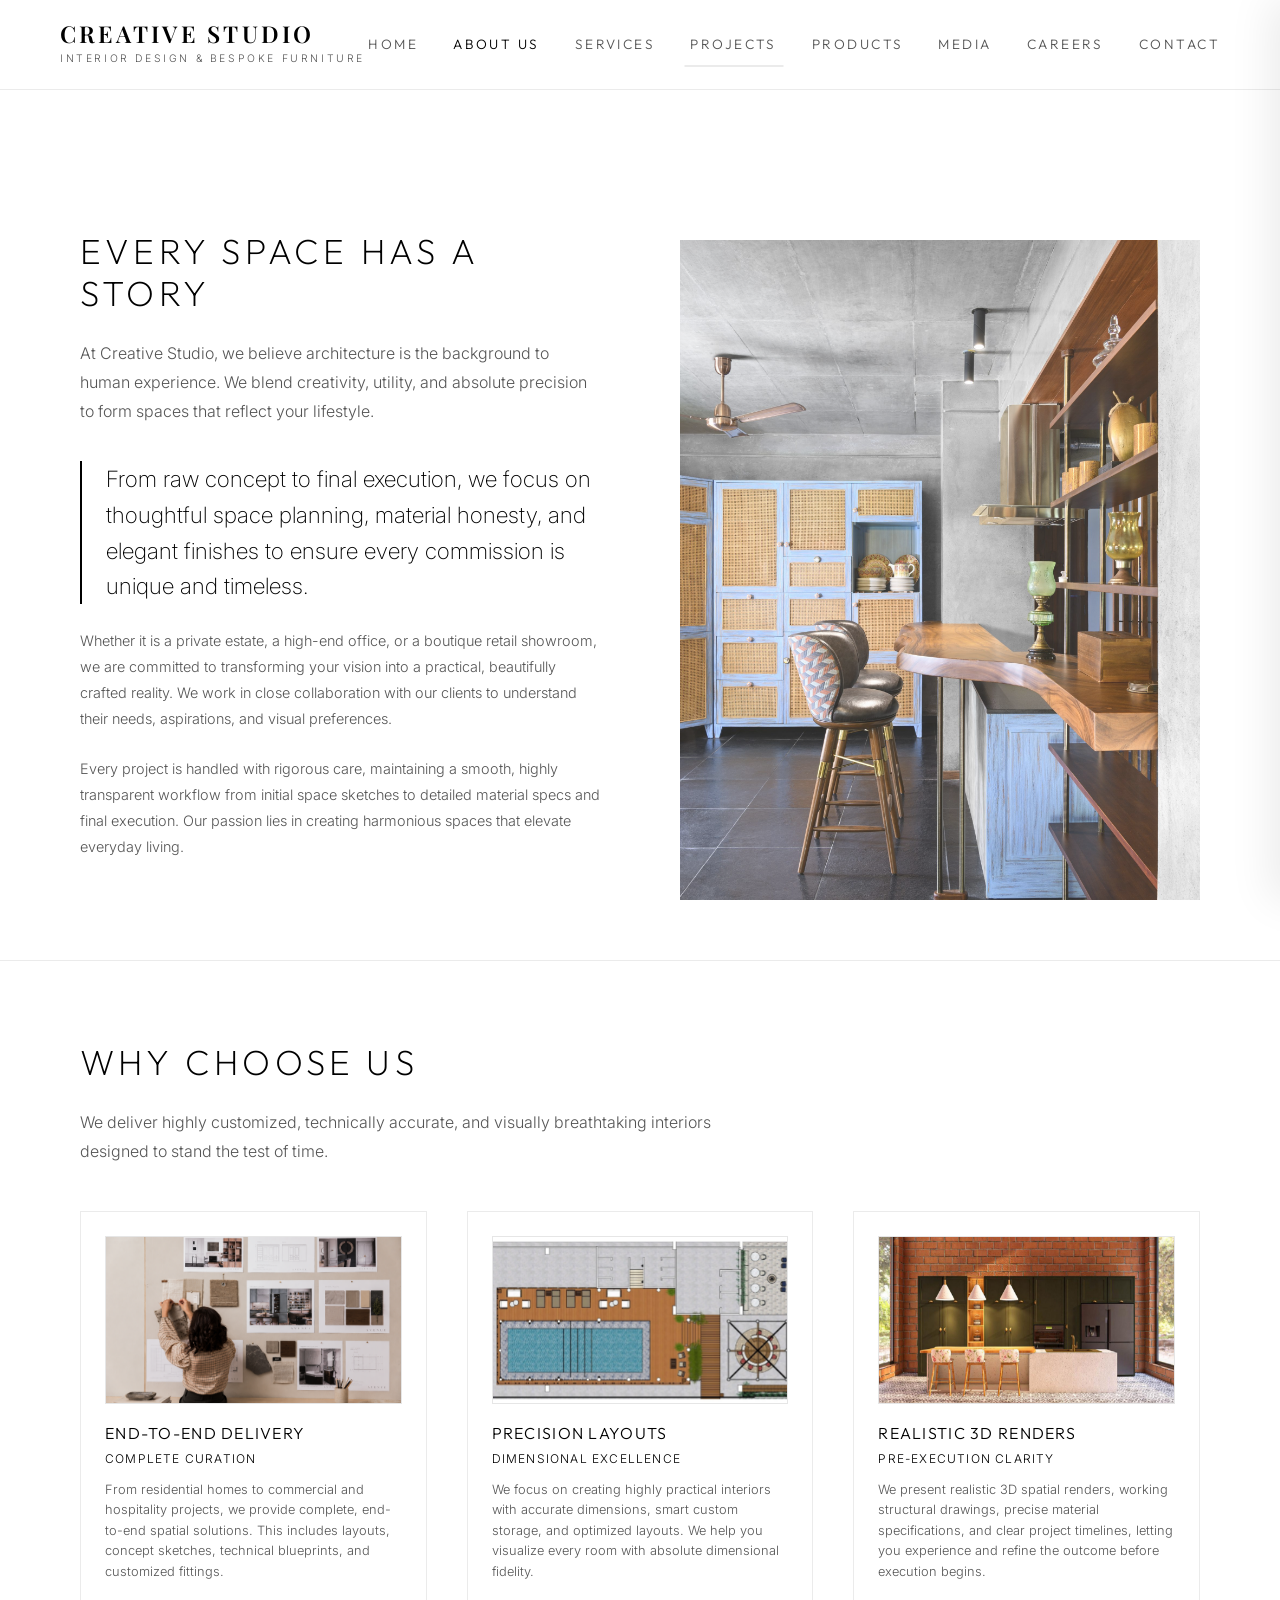
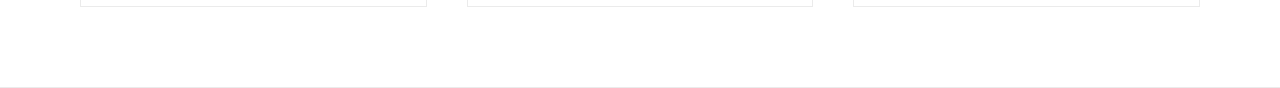
==== commit 7139450a: "v8" ====
--- a/about.html
+++ b/about.html
@@ -1,193 +1,195 @@
-<!DOCTYPE html>
-<html lang="en">
-<head>
-  <meta charset="UTF-8">
-  <meta name="viewport" content="width=device-width, initial-scale=1.0">
-  <title>About Us — Creative Studio</title>
-  <meta name="description" content="Learn about our architectural history, our minimalist spatial vision, and the collaborative design committee leading the studio.">
-  
-  <link rel="stylesheet" href="css/main.css">
-</head>
-<body>
-  
-  <div class="app-container">
-    
-    <!-- FIXED LEFT DESKTOP SIDEBAR NAVIGATION -->
-    <nav class="sidebar">
-      <div class="sidebar-logo">
-        <a href="index.html">
-          <div class="studio-title">Creative Studio</div>
-          <div class="studio-subtitle">Interior Design & Bespoke Furniture</div>
-        </a>
-      </div>
-      
-      <ul class="nav-menu">
-        <li class="nav-item">
-          <a href="index.html" class="nav-link">Home</a>
-        </li>
-        <li class="nav-item">
-          <a href="about.html" class="nav-link">About Us</a>
-        </li>
-        <li class="nav-item">
-          <a href="services.html" class="nav-link">Services</a>
-        </li>
-        <li class="nav-item" id="nav-projects-parent">
-          <a href="projects.html" class="nav-link">Projects</a>
-          <ul class="nav-dropdown">
-            <li><a href="projects/residential.html" class="dropdown-link">Residential</a></li>
-            <li><a href="projects/commercial.html" class="dropdown-link">Commercial</a></li>
-          </ul>
-        </li>
-        <li class="nav-item">
-          <a href="products.html" class="nav-link">Products</a>
-        </li>
-        <li class="nav-item">
-          <a href="media.html" class="nav-link">Media</a>
-        </li>
-        <li class="nav-item">
-          <a href="careers.html" class="nav-link">Careers</a>
-        </li>
-        <li class="nav-item">
-          <a href="contact.html" class="nav-link">Contact</a>
-        </li>
-      </ul>
-      
-      <div class="sidebar-footer">
-        <ul class="social-links">
-          <li><a href="#" class="social-link" aria-label="Instagram">IG</a></li>
-          <li><a href="#" class="social-link" aria-label="LinkedIn">LN</a></li>
-          <li><a href="#" class="social-link" aria-label="Pinterest">PT</a></li>
-        </ul>
-        <div class="copyright">
-          © 2026 Creative Studio.<br>All rights reserved.
-        </div>
-      </div>
-    </nav>
-    
-    <!-- MOBILE HEADER & DRAWER -->
-    <header class="mobile-header">
-      <a href="index.html" class="mobile-logo">
-        <span class="studio-title">Creative Studio</span>
-      </a>
-      <div class="hamburger" aria-label="Toggle Navigation Menu" aria-expanded="false">
-        <span class="hamburger-line"></span>
-        <span class="hamburger-line"></span>
-        <span class="hamburger-line"></span>
-      </div>
-    </header>
-    
-    <nav class="mobile-overlay">
-      <ul class="mobile-nav-menu">
-        <li><a href="index.html" class="mobile-nav-link">Home</a></li>
-        <li><a href="about.html" class="mobile-nav-link active">About Us</a></li>
-        <li><a href="services.html" class="mobile-nav-link">Services</a></li>
-        <li>
-          <a href="projects.html" class="mobile-nav-link">Projects</a>
-          <ul class="mobile-nav-sub">
-            <li><a href="projects/residential.html" class="mobile-sub-link">Residential</a></li>
-            <li><a href="projects/commercial.html" class="mobile-sub-link">Commercial</a></li>
-          </ul>
-        </li>
-        <li><a href="products.html" class="mobile-nav-link">Products</a></li>
-        <li><a href="careers.html" class="mobile-nav-link">Careers</a></li>
-        <li><a href="contact.html" class="mobile-nav-link">Contact</a></li>
-      </ul>
-    </nav>
-    
-    <!-- MAIN CONTENT AREA -->
-    <main class="main-content">
-      
-      <!-- PROFILE SECTION -->
-      <section class="section" style="padding-top: 140px; padding-bottom: 70px; min-height: auto;">
-        
-        <!-- EDITORIAL GRID -->
-        <div class="editorial-grid" style="align-items: flex-start;">
-          
-          <!-- LEFT COLUMN: HEADER + MANIFESTO TEXT -->
-          <div class="editorial-left fade-in">
-            <div class="section-header" style="margin-bottom: 35px;">
-              <h1 class="section-title">Every Space Has a Story</h1>
-              <p class="section-desc">
-                At Creative Studio, we believe architecture is the background to human experience. We blend creativity, utility, and absolute precision to form spaces that reflect your lifestyle.
-              </p>
-            </div>
-            
-            <div class="editorial-text">
-              <p class="manifesto-lead">
-                From raw concept to final execution, we focus on thoughtful space planning, material honesty, and elegant finishes to ensure every commission is unique and timeless.
-              </p>
-              <p class="section-desc" style="font-size:0.9rem;">
-                Whether it is a private estate, a high-end office, or a boutique retail showroom, we are committed to transforming your vision into a practical, beautifully crafted reality. We work in close collaboration with our clients to understand their needs, aspirations, and visual preferences.
-              </p>
-              <p class="section-desc" style="font-size:0.9rem; margin-bottom: 0;">
-                Every project is handled with rigorous care, maintaining a smooth, highly transparent workflow from initial space sketches to detailed material specs and final execution. Our passion lies in creating harmonious spaces that elevate everyday living.
-              </p>
-            </div>
-          </div>
-          
-          <!-- RIGHT COLUMN: ALIGNED IMAGE -->
-          <div class="editorial-right fade-in" style="transition-delay: 0.2s; overflow: hidden; height: 100%; display: flex; align-items: stretch; margin-top: 10px;">
-            <img src="assets/content1/Every space.jpg" alt="Every Space Has a Story" class="editorial-img" style="width: 100%; height: 100%; object-fit: cover; aspect-ratio: 4/5;" loading="lazy" decoding="async">
-          </div>
-        </div>
-      </section>
-      
-      <!-- WHY CHOOSE US SECTION -->
-      <section class="section section-alt" style="padding-top: 80px; padding-bottom: 80px; min-height: auto;">
-        <div class="section-header fade-in">
-          <h2 class="section-title">Why Choose Us</h2>
-          <p class="section-desc">
-            We deliver highly customized, technically accurate, and visually breathtaking interiors designed to stand the test of time.
-          </p>
-        </div>
-        
-        <div class="team-grid">
-          <!-- Pillar 1 -->
-          <div class="team-card fade-in">
-            <div class="team-img-placeholder">
-              <!-- Replaced SVG icon with the optimized end-to-end custom image illustration -->
-              <img src="assets/content1/end to end.png" alt="End to End Spatial Delivery Plan" loading="lazy" decoding="async">
-            </div>
-            <h3 class="team-name">End-to-End Delivery</h3>
-            <p class="team-role">Complete Curation</p>
-            <p class="team-bio">
-              From residential homes to commercial and hospitality projects, we provide complete, end-to-end spatial solutions. This includes layouts, concept sketches, technical blueprints, and customized fittings.
-            </p>
-          </div>
-          
-          <!-- Pillar 2 -->
-          <div class="team-card fade-in" style="transition-delay: 0.15s;">
-            <div class="team-img-placeholder">
-              <!-- Replaced SVG icon with the optimized Floor Plan Layout image illustration -->
-              <img src="assets/content1/Floor Plan Layout.jpg.jpeg" alt="Precision Floor Plan Layout and Dimensions" loading="lazy" decoding="async">
-            </div>
-            <h3 class="team-name">Precision Layouts</h3>
-            <p class="team-role">Dimensional Excellence</p>
-            <p class="team-bio">
-              We focus on creating highly practical interiors with accurate dimensions, smart custom storage, and optimized layouts. We help you visualize every room with absolute dimensional fidelity.
-            </p>
-          </div>
-          
-          <!-- Pillar 3 -->
-          <div class="team-card fade-in" style="transition-delay: 0.3s;">
-            <div class="team-img-placeholder">
-              <!-- Replaced SVG icon with the optimized 3D render image illustration -->
-              <img src="assets/content1/3d render.jpeg" alt="High Fidelity 3D Spatial Visualization Render" loading="lazy" decoding="async">
-            </div>
-            <h3 class="team-name">Realistic 3D Renders</h3>
-            <p class="team-role">Pre-Execution Clarity</p>
-            <p class="team-bio">
-              We present realistic 3D spatial renders, working structural drawings, precise material specifications, and clear project timelines, letting you experience and refine the outcome before execution begins.
-            </p>
-          </div>
-        </div>
-      </section>
-      
-    </main>
-    
-  </div>
-
-  <!-- Global scripts -->
-  <script src="js/main.js"></script>
-</body>
-</html>
+<!DOCTYPE html>
+<html lang="en">
+<head>
+  <meta charset="UTF-8">
+  <meta name="viewport" content="width=device-width, initial-scale=1.0">
+  <title>About Us — Creative Studio</title>
+  <meta name="description" content="Learn about our architectural history, our minimalist spatial vision, and the collaborative design committee leading the studio.">
+  
+  <link rel="stylesheet" href="css/main.css">
+</head>
+<body>
+  
+  <div class="app-container">
+    
+    <!-- FIXED LEFT DESKTOP SIDEBAR NAVIGATION -->
+    <nav class="sidebar">
+      <div class="sidebar-logo">
+        <a href="index.html">
+          <div class="studio-title">Creative Studio</div>
+          <div class="studio-subtitle">Interior Design & Bespoke Furniture</div>
+        </a>
+      </div>
+      
+      <ul class="nav-menu">
+        <li class="nav-item">
+          <a href="index.html" class="nav-link">Home</a>
+        </li>
+        <li class="nav-item">
+          <a href="about.html" class="nav-link">About Us</a>
+        </li>
+        <li class="nav-item">
+          <a href="services.html" class="nav-link">Services</a>
+        </li>
+        <li class="nav-item" id="nav-projects-parent">
+          <a href="projects.html" class="nav-link">Projects</a>
+          <ul class="nav-dropdown">
+            <li><a href="projects/residential.html" class="dropdown-link">Residential</a></li>
+            <li><a href="projects/commercial.html" class="dropdown-link">Commercial</a></li>
+          </ul>
+        </li>
+        <li class="nav-item">
+          <a href="products.html" class="nav-link">Products</a>
+        </li>
+        <li class="nav-item">
+          <a href="media.html" class="nav-link">Media</a>
+        </li>
+        <li class="nav-item">
+          <a href="careers.html" class="nav-link">Careers</a>
+        </li>
+        <li class="nav-item">
+          <a href="contact.html" class="nav-link">Contact</a>
+        </li>
+      </ul>
+      
+      <div class="sidebar-footer">
+        <ul class="social-links">
+          <li><a href="#" class="social-link" aria-label="Instagram">IG</a></li>
+          <li><a href="#" class="social-link" aria-label="LinkedIn">LN</a></li>
+          <li><a href="#" class="social-link" aria-label="Pinterest">PT</a></li>
+        </ul>
+        <div class="copyright">
+          © 2026 Creative Studio.<br>All rights reserved.
+        </div>
+      </div>
+    </nav>
+    
+    <!-- MOBILE HEADER & DRAWER -->
+    <header class="mobile-header">
+      <a href="index.html" class="mobile-logo">
+        <div class="studio-title">Creative Studio</div>
+        <div class="studio-subtitle">Interior Design & Bespoke Furniture</div>
+      </a>
+      <div class="hamburger" aria-label="Toggle Navigation Menu" aria-expanded="false">
+        <span class="hamburger-line"></span>
+        <span class="hamburger-line"></span>
+        <span class="hamburger-line"></span>
+      </div>
+    </header>
+    
+    <nav class="mobile-overlay">
+      <div class="mobile-menu-header">
+        <button class="mobile-menu-close" aria-label="Close Menu">
+          <svg viewBox="0 0 24 24"><path d="M18 6L6 18M6 6l12 12"/></svg>
+        </button>
+        <span class="mobile-menu-title">MENU</span>
+      </div>
+      <ul class="mobile-nav-menu">
+        <li><a href="index.html" class="mobile-nav-link">Home</a></li>
+        <li><a href="about.html" class="mobile-nav-link active">About Us</a></li>
+        <li><a href="services.html" class="mobile-nav-link">Services</a></li>
+        <li><a href="projects.html" class="mobile-nav-link">Projects</a></li>
+        <li><a href="products.html" class="mobile-nav-link">Products</a></li>
+        <li><a href="media.html" class="mobile-nav-link">Media</a></li>
+        <li><a href="careers.html" class="mobile-nav-link">Careers</a></li>
+        <li><a href="contact.html" class="mobile-nav-link">Contact</a></li>
+      </ul>
+    </nav>
+    
+    <!-- MAIN CONTENT AREA -->
+    <main class="main-content">
+      
+      <!-- PROFILE SECTION -->
+      <section class="section" style="padding-top: 140px; padding-bottom: 70px; min-height: auto;">
+        
+        <!-- EDITORIAL GRID -->
+        <div class="editorial-grid" style="align-items: flex-start;">
+          
+          <!-- LEFT COLUMN: HEADER + MANIFESTO TEXT -->
+          <div class="editorial-left fade-in">
+            <div class="section-header" style="margin-bottom: 35px;">
+              <h1 class="section-title">Every Space Has a Story</h1>
+              <p class="section-desc">
+                At Creative Studio, we believe architecture is the background to human experience. We blend creativity, utility, and absolute precision to form spaces that reflect your lifestyle.
+              </p>
+            </div>
+            
+            <div class="editorial-text">
+              <p class="manifesto-lead">
+                From raw concept to final execution, we focus on thoughtful space planning, material honesty, and elegant finishes to ensure every commission is unique and timeless.
+              </p>
+              <p class="section-desc" style="font-size:0.9rem;">
+                Whether it is a private estate, a high-end office, or a boutique retail showroom, we are committed to transforming your vision into a practical, beautifully crafted reality. We work in close collaboration with our clients to understand their needs, aspirations, and visual preferences.
+              </p>
+              <p class="section-desc" style="font-size:0.9rem; margin-bottom: 0;">
+                Every project is handled with rigorous care, maintaining a smooth, highly transparent workflow from initial space sketches to detailed material specs and final execution. Our passion lies in creating harmonious spaces that elevate everyday living.
+              </p>
+            </div>
+          </div>
+          
+          <!-- RIGHT COLUMN: ALIGNED IMAGE -->
+          <div class="editorial-right fade-in" style="transition-delay: 0.2s; overflow: hidden; height: 100%; display: flex; align-items: stretch; margin-top: 10px;">
+            <img src="assets/content1/Every space.jpg" alt="Every Space Has a Story" class="editorial-img" style="width: 100%; height: 100%; object-fit: cover; aspect-ratio: 4/5;" loading="lazy" decoding="async">
+          </div>
+        </div>
+      </section>
+      
+      <!-- WHY CHOOSE US SECTION -->
+      <section class="section section-alt" style="padding-top: 80px; padding-bottom: 80px; min-height: auto;">
+        <div class="section-header fade-in">
+          <h2 class="section-title">Why Choose Us</h2>
+          <p class="section-desc">
+            We deliver highly customized, technically accurate, and visually breathtaking interiors designed to stand the test of time.
+          </p>
+        </div>
+        
+        <div class="team-grid">
+          <!-- Pillar 1 -->
+          <div class="team-card fade-in">
+            <div class="team-img-placeholder">
+              <!-- Replaced SVG icon with the optimized end-to-end custom image illustration -->
+              <img src="assets/content1/end to end.png" alt="End to End Spatial Delivery Plan" loading="lazy" decoding="async">
+            </div>
+            <h3 class="team-name">End-to-End Delivery</h3>
+            <p class="team-role">Complete Curation</p>
+            <p class="team-bio">
+              From residential homes to commercial and hospitality projects, we provide complete, end-to-end spatial solutions. This includes layouts, concept sketches, technical blueprints, and customized fittings.
+            </p>
+          </div>
+          
+          <!-- Pillar 2 -->
+          <div class="team-card fade-in" style="transition-delay: 0.15s;">
+            <div class="team-img-placeholder">
+              <!-- Replaced SVG icon with the optimized Floor Plan Layout image illustration -->
+              <img src="assets/content1/Floor Plan Layout.jpg.jpeg" alt="Precision Floor Plan Layout and Dimensions" loading="lazy" decoding="async">
+            </div>
+            <h3 class="team-name">Precision Layouts</h3>
+            <p class="team-role">Dimensional Excellence</p>
+            <p class="team-bio">
+              We focus on creating highly practical interiors with accurate dimensions, smart custom storage, and optimized layouts. We help you visualize every room with absolute dimensional fidelity.
+            </p>
+          </div>
+          
+          <!-- Pillar 3 -->
+          <div class="team-card fade-in" style="transition-delay: 0.3s;">
+            <div class="team-img-placeholder">
+              <!-- Replaced SVG icon with the optimized 3D render image illustration -->
+              <img src="assets/content1/3d render.jpeg" alt="High Fidelity 3D Spatial Visualization Render" loading="lazy" decoding="async">
+            </div>
+            <h3 class="team-name">Realistic 3D Renders</h3>
+            <p class="team-role">Pre-Execution Clarity</p>
+            <p class="team-bio">
+              We present realistic 3D spatial renders, working structural drawings, precise material specifications, and clear project timelines, letting you experience and refine the outcome before execution begins.
+            </p>
+          </div>
+        </div>
+      </section>
+      
+    </main>
+    
+  </div>
+
+  <!-- Global scripts -->
+  <script src="js/main.js"></script>
+</body>
+</html>
--- a/css/main.css
+++ b/css/main.css
@@ -1,1617 +1,1682 @@
-/*
- * ==========================================
- * STUDIO CREATIVE: DESIGN SYSTEM & STYLESHEET
- * Premium Minimalist Architecture Aesthetic
- * ==========================================
- */
-
-/* Import Google Fonts */
-@import url('https://fonts.googleapis.com/css2?family=Inter:wght@200;300;400;500;600&family=Outfit:wght@100;200;300;400;500&family=Montserrat:wght@800;900&family=Playfair+Display:ital,wght@0,400..900;1,400..900&display=swap');
-
-/* CSS Variables */
-:root {
-  --bg-dark: #ffffff; /* Pure White Main Canvas */
-  --bg-dark-alt: #ffffff; /* Pure White Alternating Panels (no color variation) */
-  --bg-dark-rgba: rgba(255, 255, 255, 0.88);
-  --bg-dark-glass: rgba(255, 255, 255, 0.75);
-  --text-light: #000000; /* Pure Black for high-contrast architectural typography */
-  --text-muted: #555555; /* Sharp mid-grey for descriptions and subtitle elements */
-  --text-dark: #ffffff; /* Light background fallback */
-  --accent-gold: #000000; /* Solid Black accents for complete monochrome consistency */
-  --accent-gold-rgb: 0, 0, 0;
-  --border-color: rgba(0, 0, 0, 0.08); /* Clean, ultra-thin pure black wireframe borders */
-  --border-hover: rgba(0, 0, 0, 0.2);
-  --sidebar-width: 280px;
-  --transition-smooth: all 0.6s cubic-bezier(0.16, 1, 0.3, 1);
-  --transition-fast: all 0.3s ease;
-  --font-heading: 'Outfit', sans-serif;
-  --font-body: 'Inter', sans-serif;
-}
-
-/* Reset and Global Styles */
-*, *::before, *::after {
-  box-sizing: border-box;
-  margin: 0;
-  padding: 0;
-}
-
-html {
-  scroll-behavior: smooth;
-  height: -webkit-fill-available;
-}
-
-body {
-  background-color: var(--bg-dark);
-  color: var(--text-light);
-  font-family: var(--font-body);
-  font-weight: 300;
-  line-height: 1.6;
-  overflow-x: hidden;
-  -webkit-font-smoothing: antialiased;
-  -moz-osx-font-smoothing: grayscale;
-  min-height: 100vh;
-  min-height: -webkit-fill-available;
-}
-
-/* Scrollbar Customization */
-::-webkit-scrollbar {
-  width: 6px;
-  height: 6px;
-}
-
-::-webkit-scrollbar-track {
-  background: var(--bg-dark);
-}
-
-::-webkit-scrollbar-thumb {
-  background: rgba(255, 255, 255, 0.1);
-  border-radius: 3px;
-}
-
-::-webkit-scrollbar-thumb:hover {
-  background: var(--accent-gold);
-}
-
-/* Typography Selection */
-h1, h2, h3, h4, h5, h6 {
-  font-family: var(--font-heading);
-  font-weight: 200;
-  letter-spacing: 0.12em;
-  text-transform: uppercase;
-  color: var(--text-light);
-  line-height: 1.2;
-}
-
-a {
-  color: inherit;
-  text-decoration: none;
-  transition: var(--transition-fast);
-}
-
-/* General Layout Structure */
-.app-container {
-  display: flex;
-  min-height: 100vh;
-  position: relative;
-}
-
-/* PREMIUM FIXED TOP NAV HEADER */
-.sidebar {
-  width: 100%;
-  height: 90px;
-  position: fixed;
-  top: 0;
-  left: 0;
-  background-color: var(--bg-dark);
-  border-bottom: 1px solid var(--border-color);
-  border-right: none;
-  padding: 0 60px;
-  display: flex;
-  flex-direction: row;
-  justify-content: space-between;
-  align-items: center;
-  z-index: 1000;
-  overflow: visible; /* Allow dropdowns to float out */
-  transition: var(--transition-smooth);
-}
-
-/* Logo & Branding */
-.sidebar-logo {
-  display: flex;
-  flex-direction: column;
-  align-items: flex-start;
-  margin-bottom: 0;
-}
-
-.sidebar-logo img {
-  max-width: 100%;
-  height: auto;
-  max-height: 55px;
-  object-fit: contain;
-  margin-bottom: 0;
-  filter: brightness(1) contrast(1.1);
-}
-
-.sidebar-logo .studio-title {
-  font-family: 'Playfair Display', serif;
-  font-weight: 600; /* Sophisticated serif weight */
-  font-size: 1.25rem; /* Slightly larger for serif elegance */
-  letter-spacing: 0.08em; /* Premium spaced visual balance for serifs */
-  text-transform: uppercase;
-  color: var(--text-light);
-  line-height: 1.1;
-  white-space: nowrap; /* Force brand title on a single line */
-  transition: var(--transition-fast);
-}
-
-.sidebar-logo .studio-subtitle {
-  font-size: 0.65rem;
-  letter-spacing: 0.25em;
-  color: var(--text-muted);
-  text-transform: uppercase;
-  margin-top: 4px;
-  transition: var(--transition-fast);
-}
-
-/* Navigation Links */
-.nav-menu {
-  display: flex;
-  flex-direction: row;
-  gap: 35px;
-  list-style: none;
-}
-
-.nav-item {
-  position: relative;
-}
-
-.nav-link {
-  font-family: var(--font-heading);
-  font-weight: 300;
-  font-size: 0.85rem;
-  letter-spacing: 0.18em;
-  text-transform: uppercase;
-  padding: 10px 0;
-  display: inline-block;
-  color: var(--text-muted);
-  position: relative;
-  transition: var(--transition-fast);
-}
-
-.nav-link:hover, .nav-item.active .nav-link {
-  color: var(--text-light);
-}
-
-/* Dropdown layout for Projects */
-.nav-dropdown {
-  position: absolute;
-  top: 100%;
-  left: 50%;
-  transform: translateX(-50%);
-  background-color: var(--bg-dark);
-  border: 1px solid var(--border-color);
-  padding: 0;
-  max-height: 0;
-  overflow: hidden;
-  display: flex;
-  flex-direction: column;
-  gap: 12px;
-  list-style: none;
-  z-index: 1100;
-  transition: var(--transition-smooth);
-  margin-top: 0;
-  box-shadow: 0 10px 30px rgba(0,0,0,0.05);
-}
-
-.nav-item:hover .nav-dropdown {
-  max-height: 150px;
-  padding: 20px;
-}
-
-.dropdown-link {
-  font-family: var(--font-heading);
-  font-size: 0.75rem;
-  letter-spacing: 0.15em;
-  text-transform: uppercase;
-  color: var(--text-muted);
-  padding: 4px 0;
-  display: block;
-  white-space: nowrap;
-}
-
-.dropdown-link:hover, .dropdown-link.active {
-  color: var(--accent-gold);
-}
-
-/* Sidebar Footer (hidden on desktop top header) */
-.sidebar-footer {
-  display: none;
-}
-
-/* MAIN CONTENT CONTAINER */
-.main-content {
-  flex: 1;
-  margin-left: 0;
-  padding-top: 90px; /* Offset for the top fixed header */
-  min-height: 100vh;
-  position: relative;
-  display: flex;
-  flex-direction: column;
-}
-
-/* SPECIFIC STYLING WHEN ON HOME PAGE (Overlaid transparent menu) */
-body.home-page .sidebar {
-  background-color: #ffffff;
-  border-bottom: 1px solid var(--border-color);
-}
-
-body.home-page .nav-dropdown {
-  background-color: rgba(10, 10, 10, 0.96);
-  border-color: rgba(255, 255, 255, 0.15);
-  box-shadow: 0 10px 30px rgba(0,0,0,0.5);
-}
-
-body.home-page .dropdown-link {
-  color: rgba(255, 255, 255, 0.7);
-}
-
-body.home-page .dropdown-link:hover,
-body.home-page .dropdown-link.active {
-  color: #ffffff;
-}
-
-body.home-page .main-content {
-  padding-top: 90px; /* Offset to start slideshow exactly below the 90px desktop header */
-}
-
-/* MOBILE HEADER & NAVIGATION */
-.mobile-header {
-  display: none;
-  position: fixed;
-  top: 0;
-  left: 0;
-  width: 100%;
-  height: 75px;
-  background-color: var(--bg-dark-glass);
-  -webkit-backdrop-filter: blur(20px);
-  backdrop-filter: blur(20px);
-  border-bottom: 1px solid var(--border-color);
-  padding: 0 24px;
-  justify-content: space-between;
-  align-items: center;
-  z-index: 1000;
-}
-
-.mobile-logo {
-  display: flex;
-  align-items: center;
-  gap: 10px;
-}
-
-.mobile-logo img {
-  height: 35px;
-  width: auto;
-  filter: brightness(1) contrast(1.1);
-}
-
-.mobile-logo .studio-title {
-  font-family: 'Playfair Display', serif;
-  font-weight: 600;
-  font-size: 1.15rem;
-  letter-spacing: 0.08em;
-  text-transform: uppercase;
-}
-
-/* Hamburger Trigger */
-.hamburger {
-  width: 28px;
-  height: 16px;
-  position: relative;
-  cursor: pointer;
-  z-index: 1100;
-  display: flex;
-  flex-direction: column;
-  justify-content: space-between;
-}
-
-.hamburger-line {
-  width: 100%;
-  height: 1px;
-  background-color: var(--text-light);
-  transition: var(--transition-fast);
-}
-
-.hamburger.open .hamburger-line:nth-child(1) {
-  transform: translateY(7px) rotate(45deg);
-}
-
-.hamburger.open .hamburger-line:nth-child(2) {
-  opacity: 0;
-}
-
-.hamburger.open .hamburger-line:nth-child(3) {
-  transform: translateY(-8px) rotate(-45deg);
-}
-
-/* Mobile Screen Overlay Menu */
-.mobile-overlay {
-  position: fixed;
-  top: 0;
-  left: 0;
-  width: 100vw;
-  height: 100vh;
-  height: 100dvh;
-  background-color: var(--bg-dark);
-  z-index: 1050;
-  transform: translateX(100%);
-  transition: transform 0.6s cubic-bezier(0.16, 1, 0.3, 1);
-  display: flex;
-  flex-direction: column;
-  justify-content: center;
-  align-items: center;
-  padding: 100px 40px;
-}
-
-.mobile-overlay.open {
-  transform: translateX(0);
-}
-
-.mobile-nav-menu {
-  list-style: none;
-  text-align: center;
-  display: flex;
-  flex-direction: column;
-  gap: 30px;
-  width: 100%;
-}
-
-.mobile-nav-link {
-  font-family: var(--font-heading);
-  font-size: 1.4rem;
-  font-weight: 200;
-  letter-spacing: 0.15em;
-  text-transform: uppercase;
-  color: var(--text-muted);
-  display: block;
-}
-
-.mobile-nav-link:hover, .mobile-nav-link.active {
-  color: var(--text-light);
-}
-
-.mobile-nav-sub {
-  list-style: none;
-  margin-top: 15px;
-  display: flex;
-  flex-direction: column;
-  gap: 12px;
-}
-
-.mobile-sub-link {
-  font-family: var(--font-heading);
-  font-size: 0.95rem;
-  letter-spacing: 0.1em;
-  text-transform: uppercase;
-  color: var(--text-muted);
-}
-
-.mobile-sub-link:hover {
-  color: var(--accent-gold);
-}
-
-/* HERO SLIDING CAROUSEL (Home Page) */
-.hero-slider-container {
-  width: 100%;
-  height: calc(100vh - 182px); /* Fills the entire space between the 90px header and 92px footer */
-  position: relative;
-  overflow: hidden;
-  background-color: #ffffff;
-}
-
-.home-footer {
-  background: #ffffff;
-  border-top: 1px solid var(--border-color);
-  width: 100%;
-  z-index: 1000;
-  position: fixed;
-  bottom: 0;
-  left: 0;
-  height: 92px; /* Strict 92px height as requested */
-}
-
-.hero-slider-track {
-  display: flex;
-  width: 600%; /* 6 slides (overridden dynamically by JS to 800% for infinite loops) */
-  height: 100%;
-  transition: transform 1.4s cubic-bezier(0.25, 1, 0.2, 1);
-  will-change: transform;
-}
-
-.hero-slide {
-  width: 16.6666%; /* 100% / 6 */
-  height: 100%;
-  flex-shrink: 0;
-  position: relative;
-}
-
-.hero-slide img {
-  width: 100%;
-  height: 100%;
-  object-fit: cover;
-  display: block;
-}
-
-.hero-overlay {
-  position: absolute;
-  top: 0;
-  left: 0;
-  width: 100%;
-  height: 100%;
-  background: radial-gradient(circle at center, rgba(10, 10, 10, 0.2) 0%, rgba(10, 10, 10, 0.6) 100%);
-  z-index: 3;
-  pointer-events: none; /* Let arrows receive clicks */
-}
-
-/* CAROUSEL CONTROLS (Borderless & Circle-free) */
-.slide-arrow {
-  position: absolute;
-  top: 50%;
-  transform: translateY(-50%);
-  background: transparent;
-  border: none;
-  color: rgba(255, 255, 255, 0.6); /* Muted white arrow resting state */
-  display: flex;
-  align-items: center;
-  justify-content: center;
-  cursor: pointer;
-  z-index: 10;
-  opacity: 0.25; /* Translucent / transparent by default */
-  transition: transform 0.3s cubic-bezier(0.16, 1, 0.3, 1), color 0.3s ease, opacity 0.3s ease;
-  outline: none;
-}
-
-.slide-arrow svg {
-  width: 42px; /* Increased size for visual elegance and target area */
-  height: 42px;
-  fill: currentColor;
-}
-
-.slide-arrow:hover {
-  color: #ffffff; /* Solid white on hover */
-  opacity: 1; /* Fully visible on hover */
-  transform: translateY(-50%) scale(1.15); /* Sleek micro-animation zoom */
-}
-
-.prev-arrow {
-  left: 40px;
-}
-
-.next-arrow {
-  right: 40px;
-}
-
-@media screen and (max-width: 768px) {
-  .slide-arrow {
-    width: 46px;
-    height: 46px;
-  }
-  .prev-arrow {
-    left: 20px;
-  }
-  .next-arrow {
-    right: 20px;
-  }
-}
-
-/* Overlay Elements / Glassmorphic Panel on Home */
-.hero-content {
-  position: absolute;
-  left: 10%;
-  top: 50%;
-  transform: translateY(-50%);
-  z-index: 10;
-  max-width: 480px; /* Reduced from 600px for a more compact and elegant profile */
-  width: 80%;
-}
-
-.glass-card {
-  background-color: var(--bg-dark-glass);
-  -webkit-backdrop-filter: blur(25px);
-  backdrop-filter: blur(25px);
-  border: 1px solid var(--border-color);
-  padding: 40px 35px; /* Reduced from 600px to maintain tighter geometric bounds */
-  border-radius: 2px;
-  box-shadow: 0 30px 70px rgba(0, 0, 0, 0.2);
-  position: relative;
-  overflow: hidden;
-}
-
-/* Subtle Wireframe Corners */
-.glass-card::before, .glass-card::after {
-  content: '';
-  position: absolute;
-  width: 10px;
-  height: 10px;
-  border: 1px solid var(--accent-gold);
-}
-
-.glass-card::before {
-  top: 12px;
-  left: 12px;
-  border-right: none;
-  border-bottom: none;
-}
-
-.glass-card::after {
-  bottom: 12px;
-  right: 12px;
-  border-left: none;
-  border-top: none;
-}
-
-/* Text inside Glass Card */
-.studio-hero-title {
-  font-family: var(--font-heading); /* Back to the elegant thin Outfit font */
-  font-weight: 100; /* Reverted to ultra-thin weight for a clean architectural line */
-  font-size: 2.1rem; /* Maintains the beautifully compact card scale */
-  letter-spacing: 0.18em;
-  margin-bottom: 18px;
-  line-height: 1.15;
-}
-
-.studio-hero-title span {
-  font-weight: 300; /* Reverted to a light-geometric weight for soft contrast */
-  color: var(--text-light);
-}
-
-.tagline {
-  font-size: 0.85rem; /* Scaled down from 0.95rem */
-  color: var(--text-muted);
-  line-height: 1.7;
-  margin-bottom: 25px;
-  letter-spacing: 0.05em;
-}
-
-.btn-minimal {
-  font-family: var(--font-heading);
-  font-size: 0.75rem; /* Tighter typography scale */
-  letter-spacing: 0.2em;
-  text-transform: uppercase;
-  color: var(--text-light);
-  border: 1px solid var(--border-color);
-  padding: 11px 22px; /* Tighter button padding */
-  display: inline-block;
-  background: transparent;
-  cursor: pointer;
-  position: relative;
-  z-index: 1;
-  overflow: hidden;
-  transition: var(--transition-fast);
-}
-
-.btn-minimal::before {
-  content: '';
-  position: absolute;
-  top: 0;
-  left: -100%;
-  width: 100%;
-  height: 100%;
-  background-color: var(--text-light);
-  z-index: -1;
-  transition: var(--transition-smooth);
-}
-
-.btn-minimal:hover {
-  color: var(--bg-dark);
-  border-color: var(--text-light);
-}
-
-.btn-minimal:hover::before {
-  left: 0;
-}
-
-/* SECTION GLOBAL CONTAINER */
-.section {
-  padding: 120px 80px;
-  min-height: 100vh;
-  display: flex;
-  flex-direction: column;
-  justify-content: center;
-  border-bottom: 1px solid var(--border-color);
-  position: relative;
-  background-color: var(--bg-dark);
-}
-
-.section-alt {
-  background-color: var(--bg-dark-alt);
-}
-
-.section-header {
-  margin-bottom: 45px; /* Tightened from 70px to pull grid contents closer and eliminate large gaps */
-  max-width: 650px;
-}
-
-.section-subtitle {
-  font-size: 0.75rem;
-  color: var(--accent-gold);
-  letter-spacing: 0.25em;
-  text-transform: uppercase;
-  margin-bottom: 15px;
-  display: block;
-  font-weight: 500;
-}
-
-.section-title {
-  font-size: 2.2rem;
-  font-weight: 200;
-  margin-bottom: 25px;
-  position: relative;
-}
-
-.section-desc {
-  font-size: 1rem;
-  color: var(--text-muted);
-  line-height: 1.8;
-}
-
-/* EDITORIAL GRID / COLUMN STRUCTURES */
-.editorial-grid {
-  display: grid;
-  grid-template-columns: 1fr 1fr;
-  gap: 80px;
-  align-items: flex-start; /* Align top of text perfectly with top of image to eliminate top-left blank gaps */
-}
-
-.editorial-text {
-  display: flex;
-  flex-direction: column;
-  gap: 24px; /* Tightened from 30px for a more cohesive, architectural readability profile */
-}
-
-.editorial-img-wrapper {
-  position: relative;
-  border: 1px solid var(--border-color);
-  padding: 20px;
-  aspect-ratio: 4/5;
-  background-color: var(--bg-dark-alt);
-}
-
-.editorial-img {
-  width: 100%;
-  height: 100%;
-  object-fit: cover;
-  opacity: 0.85;
-}
-
-/* Manifesto Styling */
-.manifesto-lead {
-  font-size: 1.4rem;
-  font-weight: 200;
-  line-height: 1.6;
-  color: var(--text-light);
-  border-left: 2px solid var(--accent-gold);
-  padding-left: 24px;
-}
-
-/* Team Grid (About Page) */
-.team-section {
-  margin-top: 80px;
-}
-
-.team-grid {
-  display: grid;
-  grid-template-columns: repeat(3, 1fr);
-  gap: 40px;
-}
-
-.team-card {
-  border: 1px solid var(--border-color);
-  background-color: var(--bg-dark-alt);
-  padding: 24px;
-  position: relative;
-  transition: var(--transition-smooth);
-}
-
-.team-card:hover {
-  border-color: var(--accent-gold);
-}
-
-.team-img-placeholder {
-  width: 100%;
-  background-color: rgba(18, 18, 18, 0.02);
-  border: 1px solid var(--border-color);
-  margin-bottom: 20px;
-  overflow: hidden;
-  display: flex;
-  align-items: center;
-  justify-content: center;
-}
-
-.team-img-placeholder img {
-  width: 100%;
-  height: auto;
-  display: block;
-  object-fit: contain;
-  will-change: transform;
-  transition: var(--transition-smooth);
-}
-
-.team-card:hover .team-img-placeholder img {
-  transform: scale(1.05); /* Smooth, premium visual hover zoom */
-}
-
-.team-name {
-  font-size: 1rem;
-  font-weight: 300;
-  letter-spacing: 0.08em;
-  margin-bottom: 6px;
-}
-
-.team-role {
-  font-size: 0.75rem;
-  color: var(--accent-gold);
-  letter-spacing: 0.1em;
-  text-transform: uppercase;
-  margin-bottom: 12px;
-}
-
-.team-bio {
-  font-size: 0.8rem;
-  color: var(--text-muted);
-  line-height: 1.6;
-}
-
-/* SERVICES TILES GRID (Services Page) */
-.services-grid {
-  display: grid;
-  grid-template-columns: repeat(3, 1fr);
-  gap: 30px;
-}
-
-.service-card {
-  border: 1px solid var(--border-color);
-  padding: 40px 30px;
-  background-color: var(--bg-dark-alt);
-  transition: var(--transition-smooth);
-  display: flex;
-  flex-direction: column;
-  justify-content: space-between;
-  min-height: 320px;
-  position: relative;
-  overflow: hidden;
-  z-index: 1;
-}
-
-/* Elevate all content layers above the background image */
-.service-card > * {
-  position: relative;
-  z-index: 3;
-}
-
-/* Background Wrapper */
-.service-card .service-card-bg-wrap {
-  position: absolute;
-  top: 0;
-  left: 0;
-  width: 100%;
-  height: 100%;
-  z-index: 1; /* Sits above the white card bg, below content */
-  opacity: 0;
-  overflow: hidden;
-  pointer-events: none; /* Do not interfere with mouse events */
-  transition: opacity 0.8s cubic-bezier(0.16, 1, 0.3, 1);
-}
-
-/* B&W background image with smooth GPU scaling */
-.service-card-bg-img {
-  width: 100%;
-  height: 100%;
-  object-fit: cover;
-  filter: grayscale(100%) contrast(1.1); /* Force absolute high-contrast B&W */
-  transform: scale(1.08) translate3d(0,0,0);
-  will-change: transform;
-  transition: transform 1.2s cubic-bezier(0.16, 1, 0.3, 1);
-}
-
-.service-card::after {
-  content: '';
-  position: absolute;
-  top: 0;
-  left: 0;
-  width: 0;
-  height: 2px;
-  background-color: var(--accent-gold);
-  transition: var(--transition-smooth);
-  z-index: 4; /* Keep the top border line on the absolute top layer */
-}
-
-.service-card:hover {
-  border-color: var(--border-hover);
-  transform: translateY(-5px);
-  box-shadow: 0 15px 30px rgba(18, 18, 18, 0.05);
-}
-
-.service-card:hover::after {
-  width: 100%;
-}
-
-.service-card:hover .service-card-bg-wrap {
-  opacity: 0.11; /* Exquisite, subtle background reveal (11% opacity for clean black text legibility) */
-}
-
-.service-card:hover .service-card-bg-img {
-  transform: scale(1.03) translate3d(0,0,0);
-}
-
-.service-num {
-  font-family: var(--font-heading);
-  font-size: 2.4rem; /* Slightly larger scale */
-  font-weight: 300; /* Bolder, structured geometric profile */
-  color: rgba(0, 0, 0, 0.45); /* Significantly darker for bold, high-contrast visibility */
-  transition: var(--transition-smooth);
-}
-
-.service-card:hover .service-num {
-  color: rgba(var(--accent-gold-rgb), 0.15);
-}
-
-.service-card-title {
-  font-size: 1.15rem;
-  font-weight: 300;
-  margin: 20px 0 12px 0;
-}
-
-.service-card-desc {
-  font-size: 0.85rem;
-  color: var(--text-muted);
-  line-height: 1.7;
-}
-
-/* PORTFOLIO & PROJECTS GALLERY (Residential & Commercial) */
-.gallery-container {
-  display: flex;
-  flex-direction: column;
-  gap: 30px;
-}
-
-.gallery-grid {
-  display: grid;
-  grid-template-columns: repeat(3, 1fr);
-  gap: 25px;
-  content-visibility: auto; /* Browser containment optimization */
-  contain-intrinsic-size: 1000px;
-}
-
-.gallery-item {
-  position: relative;
-  aspect-ratio: 3/2;
-  overflow: hidden;
-  border: 1px solid var(--border-color);
-  background-color: var(--bg-dark-alt);
-  cursor: pointer;
-  transform: translate3d(0, 0, 0); /* Force GPU composite layer creation */
-}
-
-/* Custom taller and larger frame sizes for Products catalog */
-.product-grid .gallery-item {
-  aspect-ratio: 4/5; /* Imposing vertical aspect ratio for large product visual focus */
-}
-
-.gallery-item img {
-  width: 100%;
-  height: 100%;
-  object-fit: cover;
-  display: block;
-  opacity: 0.85; /* Hardware-accelerated light-blend alternative to filters */
-  will-change: transform; /* Force GPU cache loading for massive image textures */
-  transition: transform 1.2s cubic-bezier(0.16, 1, 0.3, 1), opacity 0.6s ease;
-}
-
-.gallery-item:hover img {
-  transform: scale(1.03); /* Subtle, smooth scale to avoid heavy GPU repaints */
-  opacity: 1;
-}
-
-.gallery-overlay {
-  position: absolute;
-  top: 0;
-  left: 0;
-  width: 100%;
-  height: 100%;
-  background: linear-gradient(to top, rgba(10, 10, 10, 0.9) 0%, rgba(10, 10, 10, 0.2) 60%, transparent 100%);
-  opacity: 0;
-  transition: var(--transition-smooth);
-  display: flex;
-  flex-direction: column;
-  justify-content: flex-end;
-  padding: 30px;
-  z-index: 5;
-}
-
-.gallery-item:hover .gallery-overlay {
-  opacity: 1;
-}
-
-.gallery-project-num {
-  font-family: var(--font-heading);
-  font-size: 0.75rem;
-  letter-spacing: 0.2em;
-  color: var(--accent-gold);
-  margin-bottom: 6px;
-}
-
-.gallery-project-title {
-  font-size: 1.1rem;
-  font-weight: 300;
-  letter-spacing: 0.08em;
-  color: var(--text-light);
-}
-
-.gallery-project-loc {
-  font-size: 0.7rem;
-  color: var(--text-muted);
-  letter-spacing: 0.05em;
-  margin-top: 4px;
-}
-
-/* PORTFOLIO SPLIT HERO (Projects Landing Page) */
-.projects-split {
-  display: flex;
-  height: calc(100vh - 90px); /* Fit exactly in remaining vertical space below top nav header */
-  width: 100%;
-  overflow: hidden;
-}
-
-.split-pane {
-  flex: 1;
-  position: relative;
-  overflow: hidden;
-  display: flex;
-  align-items: center;
-  justify-content: center;
-  cursor: pointer;
-  transition: flex 0.8s cubic-bezier(0.16, 1, 0.3, 1);
-}
-
-.split-pane-bg {
-  position: absolute;
-  top: 0;
-  left: 0;
-  width: 100%;
-  height: 100%;
-  background-size: cover;
-  background-position: center;
-  filter: grayscale(40%) brightness(0.6); /* Increased brightness from 0.4 to 0.6 to reduce the black tint */
-  transition: transform 1.2s cubic-bezier(0.16, 1, 0.3, 1), filter 0.8s ease;
-}
-
-.split-pane:hover {
-  flex: 1.4;
-}
-
-.split-pane:hover .split-pane-bg {
-  transform: scale(1.04);
-  filter: grayscale(0%) brightness(0.85); /* Increased hover brightness from 0.65 to 0.85 for vivid image visibility */
-}
-
-.split-content {
-  position: relative;
-  z-index: 10;
-  text-align: center;
-  pointer-events: none;
-  padding: 30px;
-  color: #ffffff; /* Force pure white text globally inside the split panes */
-}
-
-.split-title {
-  font-size: 2rem;
-  font-weight: 200;
-  margin-bottom: 22px; /* Perfect visual spacing to separate title and button cleanly */
-  letter-spacing: 0.2em;
-  color: #ffffff; /* Force pure white title text */
-}
-
-.split-desc {
-  font-size: 0.8rem;
-  color: rgba(255, 255, 255, 0.7); /* Force highly visible light-grey/white description copy */
-  letter-spacing: 0.15em;
-  text-transform: uppercase;
-  margin-bottom: 24px;
-}
-
-.split-btn {
-  font-family: var(--font-heading);
-  font-size: 0.7rem;
-  letter-spacing: 0.25em;
-  text-transform: uppercase;
-  color: #ffffff; /* Force pure white button text */
-  border-bottom: 1px solid rgba(255, 255, 255, 0.5); /* Crisp white wireframe border underline */
-  padding-bottom: 6px;
-  display: inline-block;
-  transition: var(--transition-fast);
-}
-
-.split-pane:hover .split-btn {
-  color: #ffffff;
-  border-bottom-color: #ffffff;
-  letter-spacing: 0.3em;
-}
-
-/* PRODUCTS CATALOG */
-.products-grid {
-  display: grid;
-  grid-template-columns: repeat(4, 1fr);
-  gap: 24px;
-}
-
-.product-card {
-  border: 1px solid var(--border-color);
-  background-color: var(--bg-dark-alt);
-  display: flex;
-  flex-direction: column;
-  transition: var(--transition-smooth);
-  cursor: pointer;
-}
-
-.product-card:hover {
-  border-color: var(--border-hover);
-  transform: translateY(-4px);
-}
-
-.product-img-wrapper {
-  aspect-ratio: 1/1;
-  background-color: rgba(255, 255, 255, 0.01);
-  overflow: hidden;
-  border-bottom: 1px solid var(--border-color);
-  display: flex;
-  align-items: center;
-  justify-content: center;
-  position: relative;
-}
-
-.product-img-placeholder {
-  width: 100%;
-  height: 100%;
-  display: flex;
-  flex-direction: column;
-  justify-content: center;
-  align-items: center;
-  background: radial-gradient(circle, rgba(20,20,20,0.8) 0%, rgba(10,10,10,1) 100%);
-  position: absolute;
-}
-
-.product-img-placeholder svg {
-  width: 44px;
-  height: 44px;
-  stroke: rgba(255,255,255,0.06);
-  stroke-width: 0.75px;
-  transition: var(--transition-smooth);
-}
-
-.product-card:hover .product-img-placeholder svg {
-  stroke: var(--accent-gold);
-  transform: scale(1.08);
-}
-
-.product-info {
-  padding: 20px;
-  display: flex;
-  flex-direction: column;
-  gap: 6px;
-}
-
-.product-collection {
-  font-size: 0.65rem;
-  color: var(--accent-gold);
-  text-transform: uppercase;
-  letter-spacing: 0.15em;
-}
-
-.product-name {
-  font-size: 0.9rem;
-  font-weight: 300;
-  letter-spacing: 0.05em;
-  color: var(--text-light);
-}
-
-.product-price {
-  font-family: var(--font-heading);
-  font-size: 0.85rem;
-  font-weight: 400;
-  color: var(--text-muted);
-  margin-top: 4px;
-}
-
-/* PREMIUM FORM STYLING (Careers & Contact) */
-.form-container {
-  max-width: 750px;
-}
-
-.contact-layout {
-  display: grid;
-  grid-template-columns: 1.2fr 1fr;
-  gap: 80px;
-}
-
-.contact-info-list {
-  display: flex;
-  flex-direction: column;
-  gap: 40px;
-}
-
-.contact-info-item {
-  display: flex;
-  flex-direction: column;
-  gap: 8px;
-}
-
-.contact-info-label {
-  font-size: 0.75rem;
-  color: var(--accent-gold);
-  text-transform: uppercase;
-  letter-spacing: 0.2em;
-  font-weight: 500;
-}
-
-.contact-info-value {
-  font-size: 1.1rem;
-  color: var(--text-light);
-  font-weight: 200;
-  letter-spacing: 0.05em;
-}
-
-.contact-info-value a:hover {
-  color: var(--accent-gold);
-}
-
-.minimal-form {
-  display: flex;
-  flex-direction: column;
-  gap: 36px;
-}
-
-.form-group {
-  position: relative;
-  width: 100%;
-}
-
-.form-input, .form-textarea {
-  width: 100%;
-  padding: 12px 0;
-  background: transparent;
-  border: none;
-  border-bottom: 1px solid var(--border-color);
-  color: var(--text-light);
-  font-family: var(--font-body);
-  font-size: 0.95rem;
-  font-weight: 300;
-  transition: var(--transition-fast);
-  outline: none;
-  border-radius: 0;
-}
-
-.form-textarea {
-  min-height: 120px;
-  resize: vertical;
-}
-
-.form-label {
-  position: absolute;
-  top: 12px;
-  left: 0;
-  font-size: 0.85rem;
-  color: var(--text-muted);
-  pointer-events: none;
-  transition: var(--transition-fast);
-  letter-spacing: 0.08em;
-}
-
-/* Floating Label Effects */
-.form-input:focus ~ .form-label,
-.form-input:not(:placeholder-shown) ~ .form-label,
-.form-textarea:focus ~ .form-label,
-.form-textarea:not(:placeholder-shown) ~ .form-label {
-  top: -16px;
-  font-size: 0.7rem;
-  color: var(--accent-gold);
-  letter-spacing: 0.15em;
-}
-
-.form-input:focus, .form-textarea:focus {
-  border-bottom-color: var(--accent-gold);
-}
-
-/* Application File Attachment Field */
-.file-upload-wrapper {
-  border: 1px dashed var(--border-color);
-  padding: 24px;
-  text-align: center;
-  position: relative;
-  cursor: pointer;
-  transition: var(--transition-fast);
-}
-
-.file-upload-wrapper:hover {
-  border-color: var(--accent-gold);
-}
-
-.file-upload-input {
-  position: absolute;
-  top: 0;
-  left: 0;
-  width: 100%;
-  height: 100%;
-  opacity: 0;
-  cursor: pointer;
-}
-
-.file-upload-text {
-  font-size: 0.8rem;
-  color: var(--text-muted);
-  letter-spacing: 0.05em;
-}
-
-.file-upload-text span {
-  color: var(--text-light);
-  text-decoration: underline;
-}
-
-/* Form Success & Feedback Messages */
-.form-status {
-  padding: 15px;
-  border: 1px solid var(--border-color);
-  background: var(--bg-dark-glass);
-  font-size: 0.85rem;
-  text-align: center;
-  letter-spacing: 0.05em;
-  display: none;
-  animation: fadeIn 0.4s ease;
-}
-
-.form-status.success {
-  border-color: #2e7d32;
-  color: #a5d6a7;
-}
-
-.form-status.error {
-  border-color: #c62828;
-  color: #ef9a9a;
-}
-
-/* INTERACTIVE LEAFLET MONOCHROME MAP */
-.map-container {
-  margin-top: 60px;
-  width: 100%;
-  height: 400px;
-  border: 1px solid var(--border-color);
-  background-color: var(--bg-dark-alt);
-  position: relative;
-}
-
-#map {
-  width: 100%;
-  height: 100%;
-  z-index: 10;
-}
-
-/* CUSTOM HIGH-END PORTFOLIO LIGHTBOX */
-.lightbox {
-  position: fixed;
-  top: 0;
-  left: 0;
-  width: 100vw;
-  height: 100vh;
-  background-color: rgba(6, 6, 6, 0.98);
-  -webkit-backdrop-filter: blur(15px);
-  backdrop-filter: blur(15px);
-  z-index: 2000;
-  display: none;
-  opacity: 0;
-  transition: opacity 0.5s ease;
-  justify-content: center;
-  align-items: center;
-  flex-direction: column;
-}
-
-.lightbox.open {
-  display: flex;
-  opacity: 1;
-}
-
-.lightbox-content {
-  position: relative;
-  width: 90%;
-  max-width: 1100px;
-  max-height: 80vh;
-  display: flex;
-  justify-content: center;
-  align-items: center;
-}
-
-.lightbox-img {
-  max-width: 100%;
-  max-height: 80vh;
-  object-fit: contain;
-  border: 1px solid rgba(255, 255, 255, 0.06);
-  opacity: 0;
-  transform: scale(0.95);
-  transition: transform 0.5s cubic-bezier(0.16, 1, 0.3, 1), opacity 0.4s ease;
-}
-
-.lightbox.open .lightbox-img {
-  opacity: 1;
-  transform: scale(1);
-}
-
-/* Lightbox Controls */
-.lightbox-control {
-  position: absolute;
-  background: transparent;
-  border: none;
-  cursor: pointer;
-  color: var(--text-muted);
-  display: flex;
-  align-items: center;
-  justify-content: center;
-  z-index: 2100;
-  transition: var(--transition-fast);
-  outline: none;
-  padding: 10px;
-}
-
-.lightbox-control:hover {
-  color: var(--text-light);
-}
-
-.lightbox-close {
-  top: 40px;
-  right: 40px;
-}
-
-.lightbox-prev {
-  left: 40px;
-  top: 50%;
-  transform: translateY(-50%);
-}
-
-.lightbox-next {
-  right: 40px;
-  top: 50%;
-  transform: translateY(-50%);
-}
-
-.lightbox-control svg {
-  width: 32px;
-  height: 32px;
-  stroke: currentColor;
-  stroke-width: 0.75px;
-  fill: none;
-}
-
-.lightbox-caption {
-  position: absolute;
-  bottom: -40px;
-  text-align: center;
-  width: 100%;
-}
-
-.lightbox-counter {
-  font-family: var(--font-heading);
-  font-size: 0.75rem;
-  letter-spacing: 0.2em;
-  color: var(--accent-gold);
-  margin-bottom: 4px;
-}
-
-.lightbox-title {
-  font-size: 0.9rem;
-  font-weight: 300;
-  letter-spacing: 0.05em;
-  color: var(--text-muted);
-}
-
-/* SCROLL ANIMATIONS (INTERSECTION OBSERVER) */
-.fade-in {
-  opacity: 0;
-  transform: translateY(30px);
-  transition: opacity 1s cubic-bezier(0.16, 1, 0.3, 1), transform 1s cubic-bezier(0.16, 1, 0.3, 1);
-}
-
-.fade-in.appear {
-  opacity: 1;
-  transform: translateY(0);
-}
-
-/* Leaflet Dark Theme Overrides */
-.leaflet-container {
-  background: var(--bg-dark-alt) !important;
-}
-
-.leaflet-bar {
-  border: 1px solid var(--border-color) !important;
-  border-radius: 2px !important;
-}
-
-.leaflet-bar a {
-  background-color: var(--bg-dark-alt) !important;
-  color: var(--text-light) !important;
-  border-bottom: 1px solid var(--border-color) !important;
-}
-
-.leaflet-bar a:hover {
-  background-color: var(--bg-dark) !important;
-  color: var(--accent-gold) !important;
-}
-
-/* Animations */
-@keyframes fadeIn {
-  from { opacity: 0; }
-  to { opacity: 1; }
-}
-
-/* RESPONSIVE MEDIA QUERIES */
-
-/* Laptops & Desktops Medium Screens */
-@media screen and (max-width: 1200px) {
-  .team-grid {
-    grid-template-columns: repeat(2, 1fr);
-    gap: 30px;
-  }
-  
-  .services-grid {
-    grid-template-columns: repeat(2, 1fr);
-    gap: 24px;
-  }
-
-  .products-grid {
-    grid-template-columns: repeat(3, 1fr);
-    gap: 20px;
-  }
-}
-
-/* Tablets (Portrait) */
-@media screen and (max-width: 1024px) {
-  .sidebar {
-    display: none;
-  }
-  
-  .mobile-header {
-    display: flex;
-  }
-  
-  .main-content {
-    margin-left: 0;
-    padding-top: 75px;
-  }
-
-  .projects-split {
-    flex-direction: column;
-    height: calc(100vh - 75px);
-    height: calc(100dvh - 75px);
-  }
-
-  .split-pane {
-    flex: 1 !important;
-    width: 100%;
-    height: 50%;
-  }
-
-  .split-pane:hover {
-    flex: 1 !important; /* Disable dynamic sizing expansions on mobile tap */
-  }
-
-  .split-title {
-    font-size: 1.6rem;
-  }
-
-  .split-desc {
-    font-size: 0.75rem;
-    margin-bottom: 16px;
-  }
-  
-  .section {
-    padding: 80px 40px;
-  }
-  
-  .editorial-grid {
-    grid-template-columns: 1fr;
-    gap: 50px;
-  }
-
-  .editorial-img-wrapper {
-    aspect-ratio: 4/3;
-    max-width: 600px;
-    margin: 0 auto;
-    width: 100%;
-  }
-
-  .gallery-grid {
-    grid-template-columns: repeat(2, 1fr);
-    gap: 20px;
-  }
-
-  .contact-layout {
-    grid-template-columns: 1fr;
-    gap: 60px;
-  }
-
-  .hero-content {
-    left: 5%;
-    width: 90%;
-  }
-}
-
-/* Mobile Screens (Landscape & Portrait) */
-@media screen and (max-width: 768px) {
-  body.home-page .main-content {
-    padding-top: 75px; /* Offset for the 75px fixed mobile header */
-  }
-
-  .hero-slider-container {
-    width: 100%;
-    height: 133.33vw; /* Perfect 3:4 aspect ratio for 1 column on mobile! */
-    position: relative;
-    overflow: hidden;
-    background-color: #ffffff;
-  }
-
-  .home-footer {
-    height: 100px;
-    position: relative;
-  }
-
-  .section {
-    padding: 60px 24px;
-  }
-  
-  .section-title {
-    font-size: 1.8rem;
-  }
-
-  .studio-hero-title {
-    font-size: 2.2rem;
-  }
-
-  .glass-card {
-    padding: 40px 24px;
-  }
-
-  .services-grid {
-    grid-template-columns: 1fr;
-  }
-
-  .team-grid {
-    grid-template-columns: 1fr;
-  }
-
-  .gallery-grid {
-    grid-template-columns: 1fr;
-  }
-
-  .products-grid {
-    grid-template-columns: repeat(2, 1fr);
-    gap: 15px;
-  }
-
-  .lightbox-prev, .lightbox-next {
-    display: none; /* Hide arrow navigation on tiny mobile screens, tap actions handle close */
-  }
-
-  .lightbox-close {
-    top: 24px;
-    right: 24px;
-  }
-}
-
-@media screen and (max-width: 480px) {
-  .products-grid {
-    grid-template-columns: 1fr;
-  }
-  
-  .mobile-logo .studio-title {
-    font-size: 0.8rem;
-    letter-spacing: 0.1em;
-  }
-}
-
-
+/*
+ * ==========================================
+ * STUDIO CREATIVE: DESIGN SYSTEM & STYLESHEET
+ * Premium Minimalist Architecture Aesthetic
+ * ==========================================
+ */
+
+/* Import Google Fonts */
+@import url('https://fonts.googleapis.com/css2?family=Inter:wght@200;300;400;500;600&family=Outfit:wght@100;200;300;400;500&family=Montserrat:wght@800;900&family=Playfair+Display:ital,wght@0,400..900;1,400..900&display=swap');
+
+/* CSS Variables */
+:root {
+  --bg-dark: #ffffff; /* Pure White Main Canvas */
+  --bg-dark-alt: #ffffff; /* Pure White Alternating Panels (no color variation) */
+  --bg-dark-rgba: rgba(255, 255, 255, 0.88);
+  --bg-dark-glass: rgba(255, 255, 255, 0.75);
+  --text-light: #000000; /* Pure Black for high-contrast architectural typography */
+  --text-muted: #555555; /* Sharp mid-grey for descriptions and subtitle elements */
+  --text-dark: #ffffff; /* Light background fallback */
+  --accent-gold: #000000; /* Solid Black accents for complete monochrome consistency */
+  --accent-gold-rgb: 0, 0, 0;
+  --border-color: rgba(0, 0, 0, 0.08); /* Clean, ultra-thin pure black wireframe borders */
+  --border-hover: rgba(0, 0, 0, 0.2);
+  --sidebar-width: 280px;
+  --transition-smooth: all 0.6s cubic-bezier(0.16, 1, 0.3, 1);
+  --transition-fast: all 0.3s ease;
+  --font-heading: 'Outfit', sans-serif;
+  --font-body: 'Inter', sans-serif;
+}
+
+/* Reset and Global Styles */
+*, *::before, *::after {
+  box-sizing: border-box;
+  margin: 0;
+  padding: 0;
+}
+
+html {
+  scroll-behavior: smooth;
+  height: -webkit-fill-available;
+}
+
+body {
+  background-color: var(--bg-dark);
+  color: var(--text-light);
+  font-family: var(--font-body);
+  font-weight: 300;
+  line-height: 1.6;
+  overflow-x: hidden;
+  -webkit-font-smoothing: antialiased;
+  -moz-osx-font-smoothing: grayscale;
+  min-height: 100vh;
+  min-height: -webkit-fill-available;
+}
+
+/* Scrollbar Customization */
+::-webkit-scrollbar {
+  width: 6px;
+  height: 6px;
+}
+
+::-webkit-scrollbar-track {
+  background: var(--bg-dark);
+}
+
+::-webkit-scrollbar-thumb {
+  background: rgba(255, 255, 255, 0.1);
+  border-radius: 3px;
+}
+
+::-webkit-scrollbar-thumb:hover {
+  background: var(--accent-gold);
+}
+
+/* Typography Selection */
+h1, h2, h3, h4, h5, h6 {
+  font-family: var(--font-heading);
+  font-weight: 200;
+  letter-spacing: 0.12em;
+  text-transform: uppercase;
+  color: var(--text-light);
+  line-height: 1.2;
+}
+
+a {
+  color: inherit;
+  text-decoration: none;
+  transition: var(--transition-fast);
+}
+
+/* General Layout Structure */
+.app-container {
+  display: flex;
+  min-height: 100vh;
+  position: relative;
+}
+
+/* PREMIUM FIXED TOP NAV HEADER */
+.sidebar {
+  width: 100%;
+  height: 90px;
+  position: fixed;
+  top: 0;
+  left: 0;
+  background-color: var(--bg-dark);
+  border-bottom: 1px solid var(--border-color);
+  border-right: none;
+  padding: 0 60px;
+  display: flex;
+  flex-direction: row;
+  justify-content: space-between;
+  align-items: center;
+  z-index: 1000;
+  overflow: visible; /* Allow dropdowns to float out */
+  transition: var(--transition-smooth);
+}
+
+/* Logo & Branding */
+.sidebar-logo {
+  display: flex;
+  flex-direction: column;
+  align-items: flex-start;
+  margin-bottom: 0;
+}
+
+.sidebar-logo img {
+  max-width: 100%;
+  height: auto;
+  max-height: 55px;
+  object-fit: contain;
+  margin-bottom: 0;
+  filter: brightness(1) contrast(1.1);
+}
+
+.sidebar-logo .studio-title {
+  font-family: 'Playfair Display', serif;
+  font-weight: 600; /* Sophisticated serif weight */
+  font-size: 1.45rem; /* Increased size for serif elegance */
+  letter-spacing: 0.14em; /* Increased spacing for premium visual balance */
+  text-transform: uppercase;
+  color: var(--text-light);
+  line-height: 1.1;
+  white-space: nowrap; /* Force brand title on a single line */
+  transition: var(--transition-fast);
+}
+
+.sidebar-logo .studio-subtitle {
+  font-size: 0.65rem;
+  letter-spacing: 0.25em;
+  color: var(--text-muted);
+  text-transform: uppercase;
+  margin-top: 4px;
+  transition: var(--transition-fast);
+}
+
+/* Navigation Links */
+.nav-menu {
+  display: flex;
+  flex-direction: row;
+  gap: 35px;
+  list-style: none;
+}
+
+.nav-item {
+  position: relative;
+}
+
+.nav-link {
+  font-family: var(--font-heading);
+  font-weight: 300;
+  font-size: 0.85rem;
+  letter-spacing: 0.18em;
+  text-transform: uppercase;
+  padding: 10px 0;
+  display: inline-block;
+  color: var(--text-muted);
+  position: relative;
+  transition: var(--transition-fast);
+}
+
+.nav-link:hover, .nav-item.active .nav-link {
+  color: var(--text-light);
+}
+
+/* Dropdown layout for Projects */
+.nav-dropdown {
+  position: absolute;
+  top: 100%;
+  left: 50%;
+  transform: translateX(-50%);
+  background-color: var(--bg-dark);
+  border: 1px solid var(--border-color);
+  padding: 0;
+  max-height: 0;
+  overflow: hidden;
+  display: flex;
+  flex-direction: column;
+  gap: 12px;
+  list-style: none;
+  z-index: 1100;
+  transition: var(--transition-smooth);
+  margin-top: 0;
+  box-shadow: 0 10px 30px rgba(0,0,0,0.05);
+}
+
+.nav-item:hover .nav-dropdown {
+  max-height: 150px;
+  padding: 20px;
+}
+
+.dropdown-link {
+  font-family: var(--font-heading);
+  font-size: 0.75rem;
+  letter-spacing: 0.15em;
+  text-transform: uppercase;
+  color: var(--text-muted);
+  padding: 4px 0;
+  display: block;
+  white-space: nowrap;
+}
+
+.dropdown-link:hover, .dropdown-link.active {
+  color: var(--accent-gold);
+}
+
+/* Sidebar Footer (hidden on desktop top header) */
+.sidebar-footer {
+  display: none;
+}
+
+/* MAIN CONTENT CONTAINER */
+.main-content {
+  flex: 1;
+  margin-left: 0;
+  padding-top: 90px; /* Offset for the top fixed header */
+  min-height: 100vh;
+  position: relative;
+  display: flex;
+  flex-direction: column;
+}
+
+/* SPECIFIC STYLING WHEN ON HOME PAGE (Overlaid transparent menu) */
+body.home-page .sidebar {
+  background-color: #ffffff;
+  border-bottom: 1px solid var(--border-color);
+}
+
+body.home-page .nav-dropdown {
+  background-color: rgba(10, 10, 10, 0.96);
+  border-color: rgba(255, 255, 255, 0.15);
+  box-shadow: 0 10px 30px rgba(0,0,0,0.5);
+}
+
+body.home-page .dropdown-link {
+  color: rgba(255, 255, 255, 0.7);
+}
+
+body.home-page .dropdown-link:hover,
+body.home-page .dropdown-link.active {
+  color: #ffffff;
+}
+
+body.home-page .main-content {
+  padding-top: 90px; /* Offset to start slideshow exactly below the 90px desktop header */
+}
+
+/* MOBILE HEADER & NAVIGATION */
+.mobile-header {
+  display: none;
+  position: fixed;
+  top: 0;
+  left: 0;
+  width: 100%;
+  height: 75px;
+  background-color: var(--bg-dark-glass);
+  -webkit-backdrop-filter: blur(20px);
+  backdrop-filter: blur(20px);
+  border-bottom: 1px solid var(--border-color);
+  padding: 0 24px;
+  justify-content: space-between;
+  align-items: center;
+  z-index: 1000;
+}
+
+.mobile-logo {
+  display: flex;
+  flex-direction: column;
+  align-items: flex-start;
+  gap: 2px;
+}
+
+.mobile-logo img {
+  height: 35px;
+  width: auto;
+  filter: brightness(1) contrast(1.1);
+}
+
+.mobile-logo .studio-title {
+  font-family: 'Playfair Display', serif;
+  font-weight: 600;
+  font-size: 1.4rem; /* Increased size for premium brand presence */
+  letter-spacing: 0.14em; /* Premium letter-spacing */
+  text-transform: uppercase;
+  line-height: 1.1;
+  white-space: nowrap;
+}
+
+.mobile-logo .studio-subtitle {
+  font-size: 0.6rem;
+  letter-spacing: 0.22em;
+  color: var(--text-muted);
+  text-transform: uppercase;
+  margin-top: 2px;
+  white-space: nowrap;
+}
+
+/* Hamburger Trigger */
+.hamburger {
+  width: 28px;
+  height: 16px;
+  position: relative;
+  cursor: pointer;
+  z-index: 1100;
+  display: flex;
+  flex-direction: column;
+  justify-content: space-between;
+}
+
+.hamburger-line {
+  width: 100%;
+  height: 1px;
+  background-color: var(--text-light);
+  transition: var(--transition-fast);
+}
+
+.hamburger.open .hamburger-line:nth-child(1) {
+  transform: translateY(7px) rotate(45deg);
+}
+
+.hamburger.open .hamburger-line:nth-child(2) {
+  opacity: 0;
+}
+
+.hamburger.open .hamburger-line:nth-child(3) {
+  transform: translateY(-8px) rotate(-45deg);
+}
+
+/* Premium Mobile Overlay Drawer */
+.mobile-overlay {
+  position: fixed;
+  top: 0;
+  right: 0;
+  left: auto;
+  width: 320px;
+  max-width: 85vw;
+  height: 100vh;
+  height: 100dvh;
+  background-color: #ffffff;
+  z-index: 1050;
+  transform: translateX(100%);
+  transition: transform 0.5s cubic-bezier(0.16, 1, 0.3, 1);
+  display: flex;
+  flex-direction: column;
+  box-shadow: -10px 0 40px rgba(0, 0, 0, 0.08);
+}
+
+.mobile-overlay.open {
+  transform: translateX(0);
+}
+
+.mobile-menu-header {
+  display: flex;
+  align-items: center;
+  justify-content: space-between;
+  height: 75px;
+  padding: 0 24px;
+  border-bottom: 1px solid var(--border-color);
+  width: 100%;
+}
+
+.mobile-menu-title {
+  font-family: var(--font-heading);
+  font-size: 0.85rem;
+  letter-spacing: 0.2em;
+  text-transform: uppercase;
+  color: var(--text-muted);
+  font-weight: 300;
+  margin-right: auto;
+  margin-left: 20px;
+}
+
+.mobile-menu-close {
+  background: transparent;
+  border: none;
+  cursor: pointer;
+  color: var(--text-light);
+  display: flex;
+  align-items: center;
+  justify-content: center;
+  padding: 8px;
+  outline: none;
+}
+
+.mobile-menu-close svg {
+  width: 24px;
+  height: 24px;
+  stroke: currentColor;
+  stroke-width: 1px;
+  fill: none;
+}
+
+/* Mobile Nav Menu list spacing */
+.mobile-nav-menu {
+  list-style: none;
+  text-align: center;
+  display: flex;
+  flex-direction: column;
+  gap: 25px;
+  width: 100%;
+  padding: 40px 24px;
+  overflow-y: auto;
+}
+
+.mobile-nav-link {
+  font-family: var(--font-heading);
+  font-size: 1.1rem;
+  font-weight: 300;
+  letter-spacing: 0.15em;
+  text-transform: uppercase;
+  color: var(--text-muted);
+  display: inline-block;
+  padding: 6px 0;
+  transition: var(--transition-fast);
+}
+
+.mobile-nav-link:hover, .mobile-nav-link.active {
+  color: var(--text-light);
+}
+
+/* Backdrop Tint for drawer background */
+.mobile-backdrop {
+  position: fixed;
+  top: 0;
+  left: 0;
+  width: 100vw;
+  height: 100vh;
+  height: 100dvh;
+  background-color: rgba(0, 0, 0, 0.25);
+  z-index: 1040;
+  opacity: 0;
+  pointer-events: none;
+  transition: opacity 0.5s ease;
+}
+
+.mobile-backdrop.open {
+  opacity: 1;
+  pointer-events: auto;
+}
+
+/* HERO SLIDING CAROUSEL (Home Page) */
+.hero-slider-container {
+  width: 100%;
+  height: calc(100vh - 182px); /* Fills the entire space between the 90px header and 92px footer */
+  position: relative;
+  overflow: hidden;
+  background-color: #ffffff;
+}
+
+.home-footer {
+  background: #ffffff;
+  border-top: 1px solid var(--border-color);
+  width: 100%;
+  z-index: 1000;
+  position: fixed;
+  bottom: 0;
+  left: 0;
+  height: 92px; /* Strict 92px height as requested */
+}
+
+.hero-slider-track {
+  display: flex;
+  width: 600%; /* 6 slides (overridden dynamically by JS to 800% for infinite loops) */
+  height: 100%;
+  transition: transform 1.4s cubic-bezier(0.25, 1, 0.2, 1);
+  will-change: transform;
+}
+
+.hero-slide {
+  width: 16.6666%; /* 100% / 6 */
+  height: 100%;
+  flex-shrink: 0;
+  position: relative;
+}
+
+.hero-slide img {
+  width: 100%;
+  height: 100%;
+  object-fit: cover;
+  display: block;
+}
+
+.hero-overlay {
+  position: absolute;
+  top: 0;
+  left: 0;
+  width: 100%;
+  height: 100%;
+  background: radial-gradient(circle at center, rgba(10, 10, 10, 0.2) 0%, rgba(10, 10, 10, 0.6) 100%);
+  z-index: 3;
+  pointer-events: none; /* Let arrows receive clicks */
+}
+
+/* CAROUSEL CONTROLS (Borderless & Circle-free) */
+.slide-arrow {
+  position: absolute;
+  top: 50%;
+  transform: translateY(-50%);
+  background: transparent;
+  border: none;
+  color: rgba(255, 255, 255, 0.6); /* Muted white arrow resting state */
+  display: flex;
+  align-items: center;
+  justify-content: center;
+  cursor: pointer;
+  z-index: 10;
+  opacity: 0.25; /* Translucent / transparent by default */
+  transition: transform 0.3s cubic-bezier(0.16, 1, 0.3, 1), color 0.3s ease, opacity 0.3s ease;
+  outline: none;
+}
+
+.slide-arrow svg {
+  width: 42px; /* Increased size for visual elegance and target area */
+  height: 42px;
+  fill: currentColor;
+}
+
+.slide-arrow:hover {
+  color: #ffffff; /* Solid white on hover */
+  opacity: 1; /* Fully visible on hover */
+  transform: translateY(-50%) scale(1.15); /* Sleek micro-animation zoom */
+}
+
+.prev-arrow {
+  left: 40px;
+}
+
+.next-arrow {
+  right: 40px;
+}
+
+@media screen and (max-width: 768px) {
+  .slide-arrow {
+    width: 46px;
+    height: 46px;
+  }
+  .prev-arrow {
+    left: 20px;
+  }
+  .next-arrow {
+    right: 20px;
+  }
+}
+
+/* Overlay Elements / Glassmorphic Panel on Home */
+.hero-content {
+  position: absolute;
+  left: 10%;
+  top: 50%;
+  transform: translateY(-50%);
+  z-index: 10;
+  max-width: 480px; /* Reduced from 600px for a more compact and elegant profile */
+  width: 80%;
+}
+
+.glass-card {
+  background-color: var(--bg-dark-glass);
+  -webkit-backdrop-filter: blur(25px);
+  backdrop-filter: blur(25px);
+  border: 1px solid var(--border-color);
+  padding: 40px 35px; /* Reduced from 600px to maintain tighter geometric bounds */
+  border-radius: 2px;
+  box-shadow: 0 30px 70px rgba(0, 0, 0, 0.2);
+  position: relative;
+  overflow: hidden;
+}
+
+/* Subtle Wireframe Corners */
+.glass-card::before, .glass-card::after {
+  content: '';
+  position: absolute;
+  width: 10px;
+  height: 10px;
+  border: 1px solid var(--accent-gold);
+}
+
+.glass-card::before {
+  top: 12px;
+  left: 12px;
+  border-right: none;
+  border-bottom: none;
+}
+
+.glass-card::after {
+  bottom: 12px;
+  right: 12px;
+  border-left: none;
+  border-top: none;
+}
+
+/* Text inside Glass Card */
+.studio-hero-title {
+  font-family: var(--font-heading); /* Back to the elegant thin Outfit font */
+  font-weight: 100; /* Reverted to ultra-thin weight for a clean architectural line */
+  font-size: 2.1rem; /* Maintains the beautifully compact card scale */
+  letter-spacing: 0.18em;
+  margin-bottom: 18px;
+  line-height: 1.15;
+}
+
+.studio-hero-title span {
+  font-weight: 300; /* Reverted to a light-geometric weight for soft contrast */
+  color: var(--text-light);
+}
+
+.tagline {
+  font-size: 0.85rem; /* Scaled down from 0.95rem */
+  color: var(--text-muted);
+  line-height: 1.7;
+  margin-bottom: 25px;
+  letter-spacing: 0.05em;
+}
+
+.btn-minimal {
+  font-family: var(--font-heading);
+  font-size: 0.75rem; /* Tighter typography scale */
+  letter-spacing: 0.2em;
+  text-transform: uppercase;
+  color: var(--text-light);
+  border: 1px solid var(--border-color);
+  padding: 11px 22px; /* Tighter button padding */
+  display: inline-block;
+  background: transparent;
+  cursor: pointer;
+  position: relative;
+  z-index: 1;
+  overflow: hidden;
+  transition: var(--transition-fast);
+}
+
+.btn-minimal::before {
+  content: '';
+  position: absolute;
+  top: 0;
+  left: -100%;
+  width: 100%;
+  height: 100%;
+  background-color: var(--text-light);
+  z-index: -1;
+  transition: var(--transition-smooth);
+}
+
+.btn-minimal:hover {
+  color: var(--bg-dark);
+  border-color: var(--text-light);
+}
+
+.btn-minimal:hover::before {
+  left: 0;
+}
+
+/* SECTION GLOBAL CONTAINER */
+.section {
+  padding: 120px 80px;
+  min-height: 100vh;
+  display: flex;
+  flex-direction: column;
+  justify-content: center;
+  border-bottom: 1px solid var(--border-color);
+  position: relative;
+  background-color: var(--bg-dark);
+}
+
+.section-alt {
+  background-color: var(--bg-dark-alt);
+}
+
+.section-header {
+  margin-bottom: 45px; /* Tightened from 70px to pull grid contents closer and eliminate large gaps */
+  max-width: 650px;
+}
+
+.section-subtitle {
+  font-size: 0.75rem;
+  color: var(--accent-gold);
+  letter-spacing: 0.25em;
+  text-transform: uppercase;
+  margin-bottom: 15px;
+  display: block;
+  font-weight: 500;
+}
+
+.section-title {
+  font-size: 2.2rem;
+  font-weight: 200;
+  margin-bottom: 25px;
+  position: relative;
+}
+
+.section-desc {
+  font-size: 1rem;
+  color: var(--text-muted);
+  line-height: 1.8;
+}
+
+/* EDITORIAL GRID / COLUMN STRUCTURES */
+.editorial-grid {
+  display: grid;
+  grid-template-columns: 1fr 1fr;
+  gap: 80px;
+  align-items: flex-start; /* Align top of text perfectly with top of image to eliminate top-left blank gaps */
+}
+
+.editorial-text {
+  display: flex;
+  flex-direction: column;
+  gap: 24px; /* Tightened from 30px for a more cohesive, architectural readability profile */
+}
+
+.editorial-img-wrapper {
+  position: relative;
+  border: 1px solid var(--border-color);
+  padding: 20px;
+  aspect-ratio: 4/5;
+  background-color: var(--bg-dark-alt);
+}
+
+.editorial-img {
+  width: 100%;
+  height: 100%;
+  object-fit: cover;
+  opacity: 0.85;
+}
+
+/* Manifesto Styling */
+.manifesto-lead {
+  font-size: 1.4rem;
+  font-weight: 200;
+  line-height: 1.6;
+  color: var(--text-light);
+  border-left: 2px solid var(--accent-gold);
+  padding-left: 24px;
+}
+
+/* Team Grid (About Page) */
+.team-section {
+  margin-top: 80px;
+}
+
+.team-grid {
+  display: grid;
+  grid-template-columns: repeat(3, 1fr);
+  gap: 40px;
+}
+
+.team-card {
+  border: 1px solid var(--border-color);
+  background-color: var(--bg-dark-alt);
+  padding: 24px;
+  position: relative;
+  transition: var(--transition-smooth);
+}
+
+.team-card:hover {
+  border-color: var(--accent-gold);
+}
+
+.team-img-placeholder {
+  width: 100%;
+  background-color: rgba(18, 18, 18, 0.02);
+  border: 1px solid var(--border-color);
+  margin-bottom: 20px;
+  overflow: hidden;
+  display: flex;
+  align-items: center;
+  justify-content: center;
+}
+
+.team-img-placeholder img {
+  width: 100%;
+  height: auto;
+  display: block;
+  object-fit: contain;
+  will-change: transform;
+  transition: var(--transition-smooth);
+}
+
+.team-card:hover .team-img-placeholder img {
+  transform: scale(1.05); /* Smooth, premium visual hover zoom */
+}
+
+.team-name {
+  font-size: 1rem;
+  font-weight: 300;
+  letter-spacing: 0.08em;
+  margin-bottom: 6px;
+}
+
+.team-role {
+  font-size: 0.75rem;
+  color: var(--accent-gold);
+  letter-spacing: 0.1em;
+  text-transform: uppercase;
+  margin-bottom: 12px;
+}
+
+.team-bio {
+  font-size: 0.8rem;
+  color: var(--text-muted);
+  line-height: 1.6;
+}
+
+/* SERVICES TILES GRID (Services Page) */
+.services-grid {
+  display: grid;
+  grid-template-columns: repeat(3, 1fr);
+  gap: 30px;
+}
+
+.service-card {
+  border: 1px solid var(--border-color);
+  padding: 40px 30px;
+  background-color: var(--bg-dark-alt);
+  transition: var(--transition-smooth);
+  display: flex;
+  flex-direction: column;
+  justify-content: space-between;
+  min-height: 320px;
+  position: relative;
+  overflow: hidden;
+  z-index: 1;
+}
+
+/* Elevate all content layers above the background image */
+.service-card > * {
+  position: relative;
+  z-index: 3;
+}
+
+/* Background Wrapper */
+.service-card .service-card-bg-wrap {
+  position: absolute;
+  top: 0;
+  left: 0;
+  width: 100%;
+  height: 100%;
+  z-index: 1; /* Sits above the white card bg, below content */
+  opacity: 0;
+  overflow: hidden;
+  pointer-events: none; /* Do not interfere with mouse events */
+  transition: opacity 0.8s cubic-bezier(0.16, 1, 0.3, 1);
+}
+
+/* B&W background image with smooth GPU scaling */
+.service-card-bg-img {
+  width: 100%;
+  height: 100%;
+  object-fit: cover;
+  filter: grayscale(100%) contrast(1.1); /* Force absolute high-contrast B&W */
+  transform: scale(1.08) translate3d(0,0,0);
+  will-change: transform;
+  transition: transform 1.2s cubic-bezier(0.16, 1, 0.3, 1);
+}
+
+.service-card::after {
+  content: '';
+  position: absolute;
+  top: 0;
+  left: 0;
+  width: 0;
+  height: 2px;
+  background-color: var(--accent-gold);
+  transition: var(--transition-smooth);
+  z-index: 4; /* Keep the top border line on the absolute top layer */
+}
+
+.service-card:hover {
+  border-color: var(--border-hover);
+  transform: translateY(-5px);
+  box-shadow: 0 15px 30px rgba(18, 18, 18, 0.05);
+}
+
+.service-card:hover::after {
+  width: 100%;
+}
+
+.service-card:hover .service-card-bg-wrap {
+  opacity: 0.11; /* Exquisite, subtle background reveal (11% opacity for clean black text legibility) */
+}
+
+.service-card:hover .service-card-bg-img {
+  transform: scale(1.03) translate3d(0,0,0);
+}
+
+.service-num {
+  font-family: var(--font-heading);
+  font-size: 2.4rem; /* Slightly larger scale */
+  font-weight: 300; /* Bolder, structured geometric profile */
+  color: rgba(0, 0, 0, 0.45); /* Significantly darker for bold, high-contrast visibility */
+  transition: var(--transition-smooth);
+}
+
+.service-card:hover .service-num {
+  color: rgba(var(--accent-gold-rgb), 0.15);
+}
+
+.service-card-title {
+  font-size: 1.15rem;
+  font-weight: 300;
+  margin: 20px 0 12px 0;
+}
+
+.service-card-desc {
+  font-size: 0.85rem;
+  color: var(--text-muted);
+  line-height: 1.7;
+}
+
+/* PORTFOLIO & PROJECTS GALLERY (Residential & Commercial) */
+.gallery-container {
+  display: flex;
+  flex-direction: column;
+  gap: 30px;
+}
+
+.gallery-grid {
+  display: grid;
+  grid-template-columns: repeat(3, 1fr);
+  gap: 25px;
+  content-visibility: auto; /* Browser containment optimization */
+  contain-intrinsic-size: 1000px;
+}
+
+.gallery-item {
+  position: relative;
+  aspect-ratio: 3/2;
+  overflow: hidden;
+  border: 1px solid var(--border-color);
+  background-color: var(--bg-dark-alt);
+  cursor: pointer;
+  transform: translate3d(0, 0, 0); /* Force GPU composite layer creation */
+}
+
+/* Custom taller and larger frame sizes for Products catalog */
+.product-grid .gallery-item {
+  aspect-ratio: 4/5; /* Imposing vertical aspect ratio for large product visual focus */
+}
+
+.gallery-item img {
+  width: 100%;
+  height: 100%;
+  object-fit: cover;
+  display: block;
+  opacity: 0.85; /* Hardware-accelerated light-blend alternative to filters */
+  will-change: transform; /* Force GPU cache loading for massive image textures */
+  transition: transform 1.2s cubic-bezier(0.16, 1, 0.3, 1), opacity 0.6s ease;
+}
+
+.gallery-item:hover img {
+  transform: scale(1.03); /* Subtle, smooth scale to avoid heavy GPU repaints */
+  opacity: 1;
+}
+
+.gallery-overlay {
+  position: absolute;
+  top: 0;
+  left: 0;
+  width: 100%;
+  height: 100%;
+  background: linear-gradient(to top, rgba(10, 10, 10, 0.9) 0%, rgba(10, 10, 10, 0.2) 60%, transparent 100%);
+  opacity: 0;
+  transition: var(--transition-smooth);
+  display: flex;
+  flex-direction: column;
+  justify-content: flex-end;
+  padding: 30px;
+  z-index: 5;
+}
+
+.gallery-item:hover .gallery-overlay {
+  opacity: 1;
+}
+
+.gallery-project-num {
+  font-family: var(--font-heading);
+  font-size: 0.75rem;
+  letter-spacing: 0.2em;
+  color: var(--accent-gold);
+  margin-bottom: 6px;
+}
+
+.gallery-project-title {
+  font-size: 1.1rem;
+  font-weight: 300;
+  letter-spacing: 0.08em;
+  color: var(--text-light);
+}
+
+.gallery-project-loc {
+  font-size: 0.7rem;
+  color: var(--text-muted);
+  letter-spacing: 0.05em;
+  margin-top: 4px;
+}
+
+/* PORTFOLIO SPLIT HERO (Projects Landing Page) */
+.projects-split {
+  display: flex;
+  height: calc(100vh - 90px); /* Fit exactly in remaining vertical space below top nav header */
+  width: 100%;
+  overflow: hidden;
+}
+
+.split-pane {
+  flex: 1;
+  position: relative;
+  overflow: hidden;
+  display: flex;
+  align-items: center;
+  justify-content: center;
+  cursor: pointer;
+  transition: flex 0.8s cubic-bezier(0.16, 1, 0.3, 1);
+}
+
+.split-pane-bg {
+  position: absolute;
+  top: 0;
+  left: 0;
+  width: 100%;
+  height: 100%;
+  background-size: cover;
+  background-position: center;
+  filter: grayscale(40%) brightness(0.6); /* Increased brightness from 0.4 to 0.6 to reduce the black tint */
+  transition: transform 1.2s cubic-bezier(0.16, 1, 0.3, 1), filter 0.8s ease;
+}
+
+.split-pane:hover {
+  flex: 1.4;
+}
+
+.split-pane:hover .split-pane-bg {
+  transform: scale(1.04);
+  filter: grayscale(0%) brightness(0.85); /* Increased hover brightness from 0.65 to 0.85 for vivid image visibility */
+}
+
+.split-content {
+  position: relative;
+  z-index: 10;
+  text-align: center;
+  pointer-events: none;
+  padding: 30px;
+  color: #ffffff; /* Force pure white text globally inside the split panes */
+}
+
+.split-title {
+  font-size: 2rem;
+  font-weight: 200;
+  margin-bottom: 22px; /* Perfect visual spacing to separate title and button cleanly */
+  letter-spacing: 0.2em;
+  color: #ffffff; /* Force pure white title text */
+}
+
+.split-desc {
+  font-size: 0.8rem;
+  color: rgba(255, 255, 255, 0.7); /* Force highly visible light-grey/white description copy */
+  letter-spacing: 0.15em;
+  text-transform: uppercase;
+  margin-bottom: 24px;
+}
+
+.split-btn {
+  font-family: var(--font-heading);
+  font-size: 0.7rem;
+  letter-spacing: 0.25em;
+  text-transform: uppercase;
+  color: #ffffff; /* Force pure white button text */
+  border-bottom: 1px solid rgba(255, 255, 255, 0.5); /* Crisp white wireframe border underline */
+  padding-bottom: 6px;
+  display: inline-block;
+  transition: var(--transition-fast);
+}
+
+.split-pane:hover .split-btn {
+  color: #ffffff;
+  border-bottom-color: #ffffff;
+  letter-spacing: 0.3em;
+}
+
+/* PRODUCTS CATALOG */
+.products-grid {
+  display: grid;
+  grid-template-columns: repeat(4, 1fr);
+  gap: 24px;
+}
+
+.product-card {
+  border: 1px solid var(--border-color);
+  background-color: var(--bg-dark-alt);
+  display: flex;
+  flex-direction: column;
+  transition: var(--transition-smooth);
+  cursor: pointer;
+}
+
+.product-card:hover {
+  border-color: var(--border-hover);
+  transform: translateY(-4px);
+}
+
+.product-img-wrapper {
+  aspect-ratio: 1/1;
+  background-color: rgba(255, 255, 255, 0.01);
+  overflow: hidden;
+  border-bottom: 1px solid var(--border-color);
+  display: flex;
+  align-items: center;
+  justify-content: center;
+  position: relative;
+}
+
+.product-img-placeholder {
+  width: 100%;
+  height: 100%;
+  display: flex;
+  flex-direction: column;
+  justify-content: center;
+  align-items: center;
+  background: radial-gradient(circle, rgba(20,20,20,0.8) 0%, rgba(10,10,10,1) 100%);
+  position: absolute;
+}
+
+.product-img-placeholder svg {
+  width: 44px;
+  height: 44px;
+  stroke: rgba(255,255,255,0.06);
+  stroke-width: 0.75px;
+  transition: var(--transition-smooth);
+}
+
+.product-card:hover .product-img-placeholder svg {
+  stroke: var(--accent-gold);
+  transform: scale(1.08);
+}
+
+.product-info {
+  padding: 20px;
+  display: flex;
+  flex-direction: column;
+  gap: 6px;
+}
+
+.product-collection {
+  font-size: 0.65rem;
+  color: var(--accent-gold);
+  text-transform: uppercase;
+  letter-spacing: 0.15em;
+}
+
+.product-name {
+  font-size: 0.9rem;
+  font-weight: 300;
+  letter-spacing: 0.05em;
+  color: var(--text-light);
+}
+
+.product-price {
+  font-family: var(--font-heading);
+  font-size: 0.85rem;
+  font-weight: 400;
+  color: var(--text-muted);
+  margin-top: 4px;
+}
+
+/* PREMIUM FORM STYLING (Careers & Contact) */
+.form-container {
+  max-width: 750px;
+}
+
+.contact-layout {
+  display: grid;
+  grid-template-columns: 1.2fr 1fr;
+  gap: 80px;
+}
+
+.contact-info-list {
+  display: flex;
+  flex-direction: column;
+  gap: 40px;
+}
+
+.contact-info-item {
+  display: flex;
+  flex-direction: column;
+  gap: 8px;
+}
+
+.contact-info-label {
+  font-size: 0.75rem;
+  color: var(--accent-gold);
+  text-transform: uppercase;
+  letter-spacing: 0.2em;
+  font-weight: 500;
+}
+
+.contact-info-value {
+  font-size: 1.1rem;
+  color: var(--text-light);
+  font-weight: 200;
+  letter-spacing: 0.05em;
+}
+
+.contact-info-value a:hover {
+  color: var(--accent-gold);
+}
+
+.minimal-form {
+  display: flex;
+  flex-direction: column;
+  gap: 36px;
+}
+
+.form-group {
+  position: relative;
+  width: 100%;
+}
+
+.form-input, .form-textarea {
+  width: 100%;
+  padding: 12px 0;
+  background: transparent;
+  border: none;
+  border-bottom: 1px solid var(--border-color);
+  color: var(--text-light);
+  font-family: var(--font-body);
+  font-size: 0.95rem;
+  font-weight: 300;
+  transition: var(--transition-fast);
+  outline: none;
+  border-radius: 0;
+}
+
+.form-textarea {
+  min-height: 120px;
+  resize: vertical;
+}
+
+.form-label {
+  position: absolute;
+  top: 12px;
+  left: 0;
+  font-size: 0.85rem;
+  color: var(--text-muted);
+  pointer-events: none;
+  transition: var(--transition-fast);
+  letter-spacing: 0.08em;
+}
+
+/* Floating Label Effects */
+.form-input:focus ~ .form-label,
+.form-input:not(:placeholder-shown) ~ .form-label,
+.form-textarea:focus ~ .form-label,
+.form-textarea:not(:placeholder-shown) ~ .form-label {
+  top: -16px;
+  font-size: 0.7rem;
+  color: var(--accent-gold);
+  letter-spacing: 0.15em;
+}
+
+.form-input:focus, .form-textarea:focus {
+  border-bottom-color: var(--accent-gold);
+}
+
+/* Application File Attachment Field */
+.file-upload-wrapper {
+  border: 1px dashed var(--border-color);
+  padding: 24px;
+  text-align: center;
+  position: relative;
+  cursor: pointer;
+  transition: var(--transition-fast);
+}
+
+.file-upload-wrapper:hover {
+  border-color: var(--accent-gold);
+}
+
+.file-upload-input {
+  position: absolute;
+  top: 0;
+  left: 0;
+  width: 100%;
+  height: 100%;
+  opacity: 0;
+  cursor: pointer;
+}
+
+.file-upload-text {
+  font-size: 0.8rem;
+  color: var(--text-muted);
+  letter-spacing: 0.05em;
+}
+
+.file-upload-text span {
+  color: var(--text-light);
+  text-decoration: underline;
+}
+
+/* Form Success & Feedback Messages */
+.form-status {
+  padding: 15px;
+  border: 1px solid var(--border-color);
+  background: var(--bg-dark-glass);
+  font-size: 0.85rem;
+  text-align: center;
+  letter-spacing: 0.05em;
+  display: none;
+  animation: fadeIn 0.4s ease;
+}
+
+.form-status.success {
+  border-color: #2e7d32;
+  color: #a5d6a7;
+}
+
+.form-status.error {
+  border-color: #c62828;
+  color: #ef9a9a;
+}
+
+/* INTERACTIVE LEAFLET MONOCHROME MAP */
+.map-container {
+  margin-top: 60px;
+  width: 100%;
+  height: 400px;
+  border: 1px solid var(--border-color);
+  background-color: var(--bg-dark-alt);
+  position: relative;
+}
+
+#map {
+  width: 100%;
+  height: 100%;
+  z-index: 10;
+}
+
+/* CUSTOM HIGH-END PORTFOLIO LIGHTBOX */
+.lightbox {
+  position: fixed;
+  top: 0;
+  left: 0;
+  width: 100vw;
+  height: 100vh;
+  background-color: rgba(6, 6, 6, 0.98);
+  -webkit-backdrop-filter: blur(15px);
+  backdrop-filter: blur(15px);
+  z-index: 2000;
+  display: none;
+  opacity: 0;
+  transition: opacity 0.5s ease;
+  justify-content: center;
+  align-items: center;
+  flex-direction: column;
+}
+
+.lightbox.open {
+  display: flex;
+  opacity: 1;
+}
+
+.lightbox-content {
+  position: relative;
+  width: 90%;
+  max-width: 1100px;
+  max-height: 80vh;
+  display: flex;
+  justify-content: center;
+  align-items: center;
+}
+
+.lightbox-img {
+  max-width: 100%;
+  max-height: 80vh;
+  object-fit: contain;
+  border: 1px solid rgba(255, 255, 255, 0.06);
+  opacity: 0;
+  transform: scale(0.95);
+  transition: transform 0.5s cubic-bezier(0.16, 1, 0.3, 1), opacity 0.4s ease;
+}
+
+.lightbox.open .lightbox-img {
+  opacity: 1;
+  transform: scale(1);
+}
+
+/* Lightbox Controls */
+.lightbox-control {
+  position: absolute;
+  background: transparent;
+  border: none;
+  cursor: pointer;
+  color: var(--text-muted);
+  display: flex;
+  align-items: center;
+  justify-content: center;
+  z-index: 2100;
+  transition: var(--transition-fast);
+  outline: none;
+  padding: 10px;
+}
+
+.lightbox-control:hover {
+  color: var(--text-light);
+}
+
+.lightbox-close {
+  top: 40px;
+  right: 40px;
+}
+
+.lightbox-prev {
+  left: 40px;
+  top: 50%;
+  transform: translateY(-50%);
+}
+
+.lightbox-next {
+  right: 40px;
+  top: 50%;
+  transform: translateY(-50%);
+}
+
+.lightbox-control svg {
+  width: 32px;
+  height: 32px;
+  stroke: currentColor;
+  stroke-width: 0.75px;
+  fill: none;
+}
+
+.lightbox-caption {
+  position: absolute;
+  bottom: -40px;
+  text-align: center;
+  width: 100%;
+}
+
+.lightbox-counter {
+  font-family: var(--font-heading);
+  font-size: 0.75rem;
+  letter-spacing: 0.2em;
+  color: var(--accent-gold);
+  margin-bottom: 4px;
+}
+
+.lightbox-title {
+  font-size: 0.9rem;
+  font-weight: 300;
+  letter-spacing: 0.05em;
+  color: var(--text-muted);
+}
+
+/* SCROLL ANIMATIONS (INTERSECTION OBSERVER) */
+.fade-in {
+  opacity: 0;
+  transform: translateY(30px);
+  transition: opacity 1s cubic-bezier(0.16, 1, 0.3, 1), transform 1s cubic-bezier(0.16, 1, 0.3, 1);
+}
+
+.fade-in.appear {
+  opacity: 1;
+  transform: translateY(0);
+}
+
+/* Leaflet Dark Theme Overrides */
+.leaflet-container {
+  background: var(--bg-dark-alt) !important;
+}
+
+.leaflet-bar {
+  border: 1px solid var(--border-color) !important;
+  border-radius: 2px !important;
+}
+
+.leaflet-bar a {
+  background-color: var(--bg-dark-alt) !important;
+  color: var(--text-light) !important;
+  border-bottom: 1px solid var(--border-color) !important;
+}
+
+.leaflet-bar a:hover {
+  background-color: var(--bg-dark) !important;
+  color: var(--accent-gold) !important;
+}
+
+/* Animations */
+@keyframes fadeIn {
+  from { opacity: 0; }
+  to { opacity: 1; }
+}
+
+/* RESPONSIVE MEDIA QUERIES */
+
+/* Laptops & Desktops Medium Screens */
+@media screen and (max-width: 1200px) {
+  .team-grid {
+    grid-template-columns: repeat(2, 1fr);
+    gap: 30px;
+  }
+  
+  .services-grid {
+    grid-template-columns: repeat(2, 1fr);
+    gap: 24px;
+  }
+
+  .products-grid {
+    grid-template-columns: repeat(3, 1fr);
+    gap: 20px;
+  }
+}
+
+/* Tablets (Portrait) */
+@media screen and (max-width: 1024px) {
+  .sidebar {
+    display: none;
+  }
+  
+  .mobile-header {
+    display: flex;
+  }
+  
+  .main-content {
+    margin-left: 0;
+    padding-top: 75px;
+  }
+
+  .projects-split {
+    flex-direction: column;
+    height: calc(100vh - 75px);
+    height: calc(100dvh - 75px);
+  }
+
+  .split-pane {
+    flex: 1 !important;
+    width: 100%;
+    height: 50%;
+  }
+
+  .split-pane:hover {
+    flex: 1 !important; /* Disable dynamic sizing expansions on mobile tap */
+  }
+
+  .split-title {
+    font-size: 1.6rem;
+  }
+
+  .split-desc {
+    font-size: 0.75rem;
+    margin-bottom: 16px;
+  }
+  
+  .section {
+    padding: 80px 40px;
+  }
+  
+  .editorial-grid {
+    grid-template-columns: 1fr;
+    gap: 50px;
+  }
+
+  .editorial-img-wrapper {
+    aspect-ratio: 4/3;
+    max-width: 600px;
+    margin: 0 auto;
+    width: 100%;
+  }
+
+  .gallery-grid {
+    grid-template-columns: repeat(2, 1fr);
+    gap: 20px;
+  }
+
+  .contact-layout {
+    grid-template-columns: 1fr;
+    gap: 60px;
+  }
+
+  .hero-content {
+    left: 5%;
+    width: 90%;
+  }
+}
+
+/* Mobile Screens (Landscape & Portrait) */
+@media screen and (max-width: 768px) {
+  body.home-page .main-content {
+    padding-top: 75px; /* Offset for the 75px fixed mobile header */
+  }
+
+  .hero-slider-container {
+    width: 100%;
+    height: calc(100vh - 75px - 50px);
+    height: calc(100dvh - 75px - 50px);
+    position: relative;
+    overflow: hidden;
+    background-color: #ffffff;
+  }
+
+  .home-footer {
+    height: 50px;
+    position: fixed;
+    bottom: 0;
+    left: 0;
+    width: 100%;
+    background: #ffffff;
+    border-top: 1px solid var(--border-color);
+    z-index: 1000;
+  }
+
+  .section {
+    padding: 60px 24px;
+  }
+  
+  .section-title {
+    font-size: 1.8rem;
+  }
+
+  .studio-hero-title {
+    font-size: 2.2rem;
+  }
+
+  .glass-card {
+    padding: 40px 24px;
+  }
+
+  .services-grid {
+    grid-template-columns: 1fr;
+  }
+
+  .team-grid {
+    grid-template-columns: 1fr;
+  }
+
+  .gallery-grid {
+    grid-template-columns: 1fr;
+  }
+
+  .products-grid {
+    grid-template-columns: repeat(2, 1fr);
+    gap: 15px;
+  }
+
+  .lightbox-prev, .lightbox-next {
+    display: none; /* Hide arrow navigation on tiny mobile screens, tap actions handle close */
+  }
+
+  .lightbox-close {
+    top: 24px;
+    right: 24px;
+  }
+}
+
+@media screen and (max-width: 480px) {
+  .products-grid {
+    grid-template-columns: 1fr;
+  }
+  
+  .mobile-logo .studio-title {
+    font-size: 0.8rem;
+    letter-spacing: 0.1em;
+  }
+}
+
+
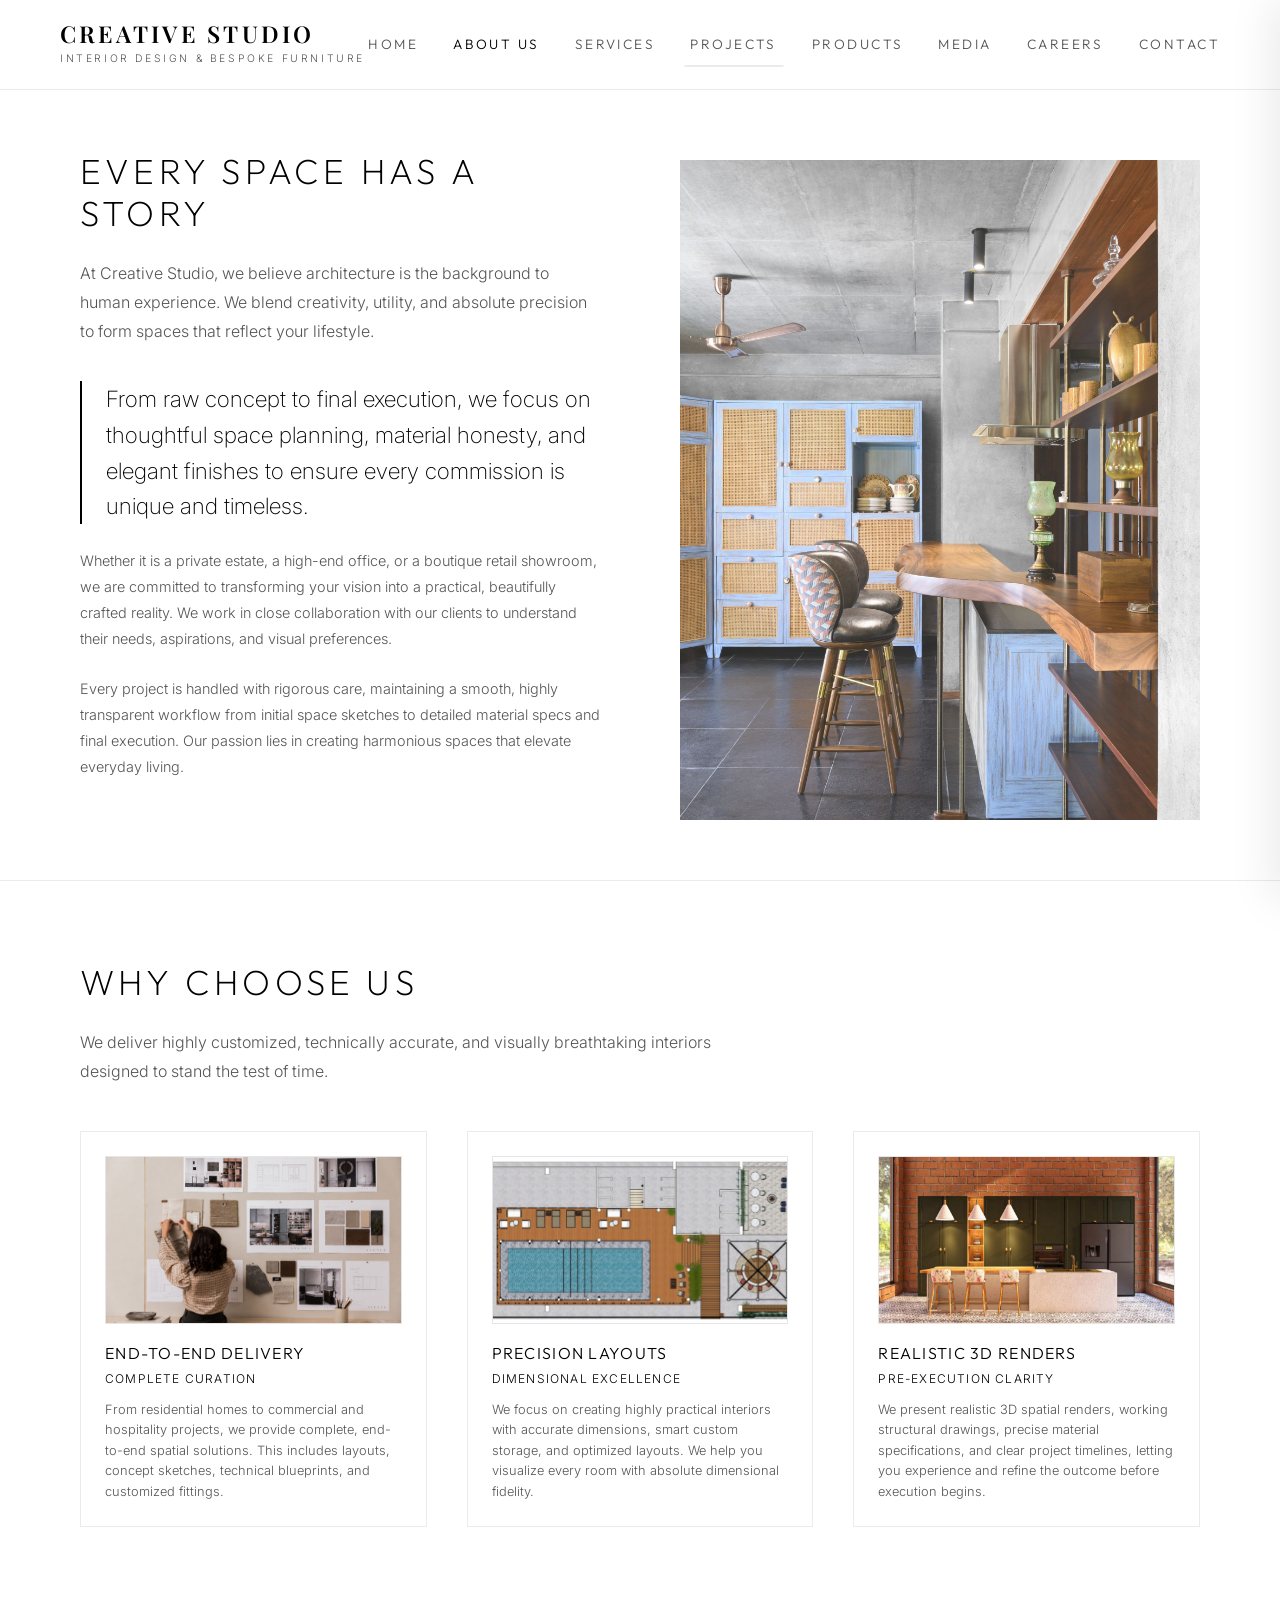
==== commit 50c414ff: "v9" ====
--- a/about.html
+++ b/about.html
@@ -100,7 +100,7 @@
     <main class="main-content">
       
       <!-- PROFILE SECTION -->
-      <section class="section" style="padding-top: 140px; padding-bottom: 70px; min-height: auto;">
+      <section class="section" style="padding-bottom: 70px; min-height: auto;">
         
         <!-- EDITORIAL GRID -->
         <div class="editorial-grid" style="align-items: flex-start;">
--- a/css/main.css
+++ b/css/main.css
@@ -670,11 +670,9 @@
 
 /* SECTION GLOBAL CONTAINER */
 .section {
-  padding: 120px 80px;
-  min-height: 100vh;
-  display: flex;
-  flex-direction: column;
-  justify-content: center;
+  padding: 60px 80px 120px 80px; /* Top padding cut in half (from 120px to 60px) to reduce blank space above content */
+  display: flex;
+  flex-direction: column;
   border-bottom: 1px solid var(--border-color);
   position: relative;
   background-color: var(--bg-dark);
@@ -1568,7 +1566,7 @@
   }
   
   .section {
-    padding: 80px 40px;
+    padding: 40px 40px 80px 40px; /* Top padding cut in half (from 80px to 40px) to match visual spacing */
   }
   
   .editorial-grid {
@@ -1626,7 +1624,7 @@
   }
 
   .section {
-    padding: 60px 24px;
+    padding: 30px 24px 60px 24px; /* Top padding cut in half (from 60px to 30px) to match visual spacing */
   }
   
   .section-title {
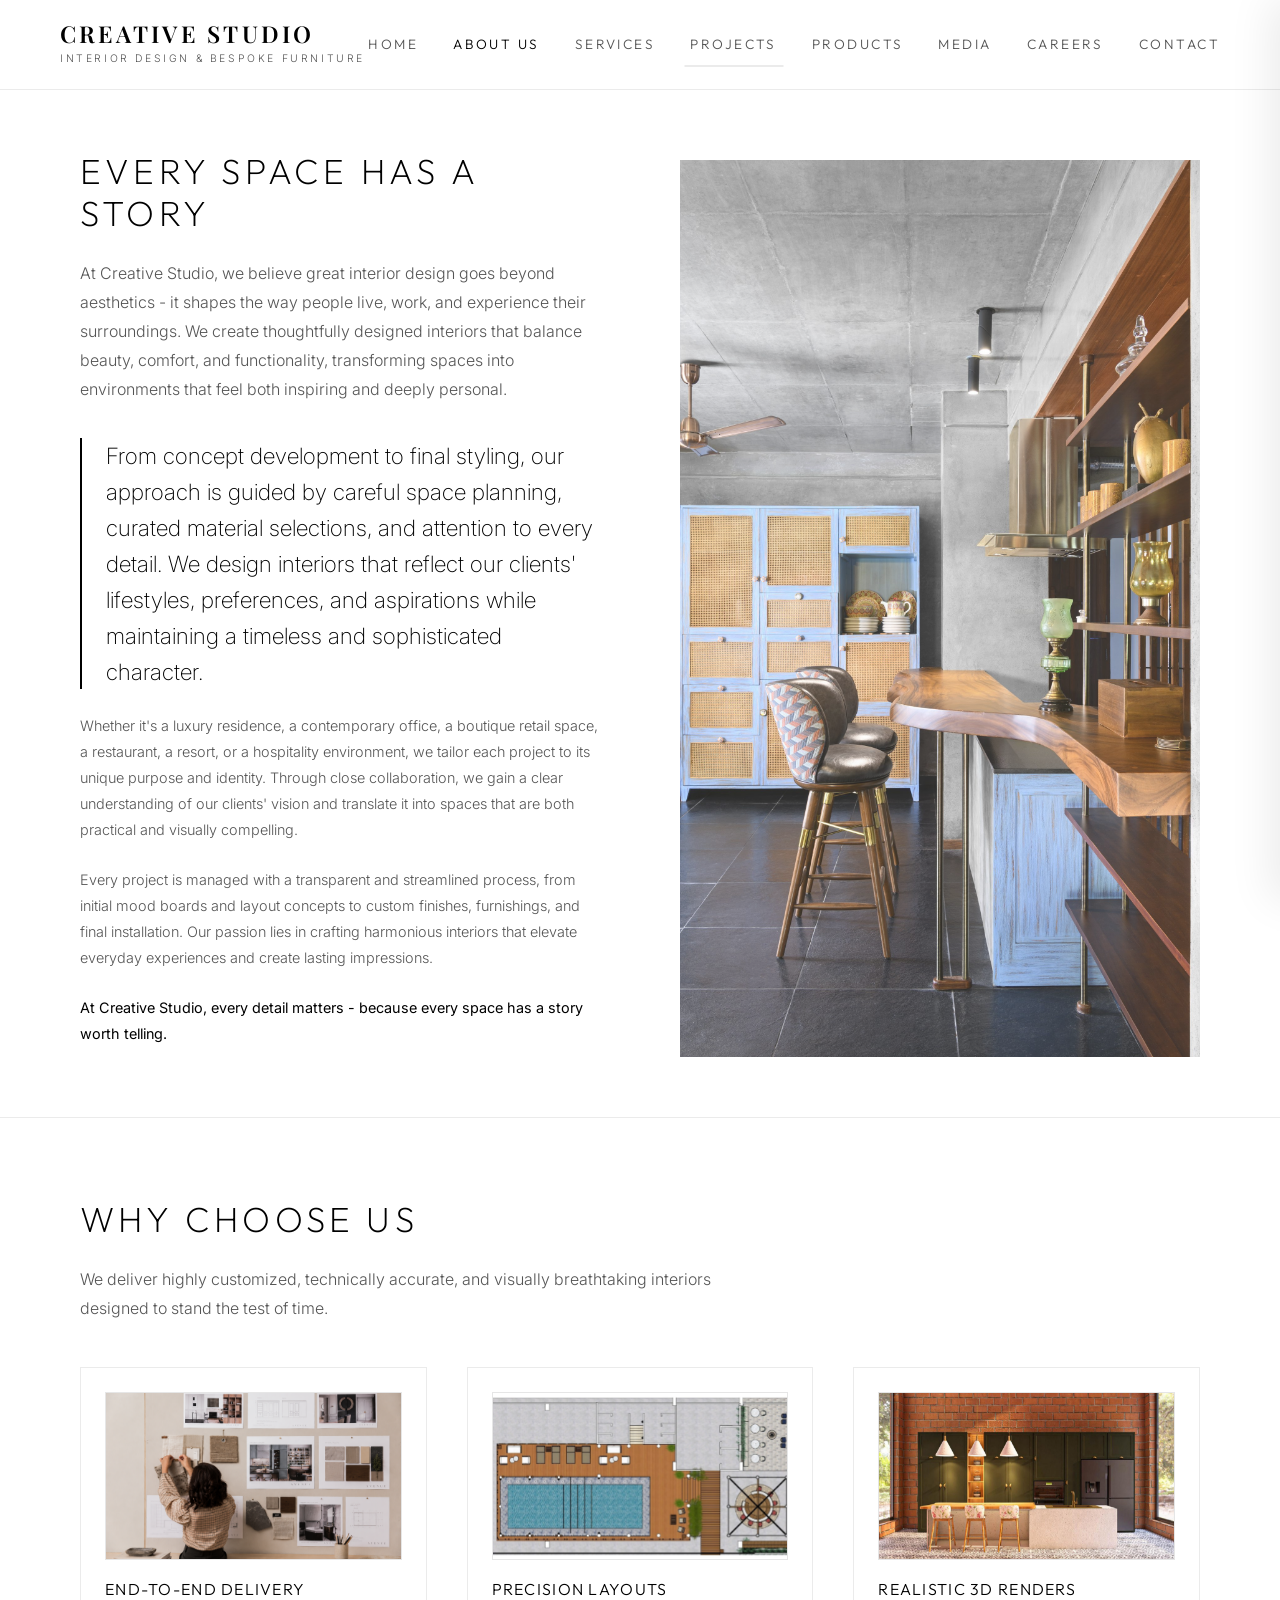
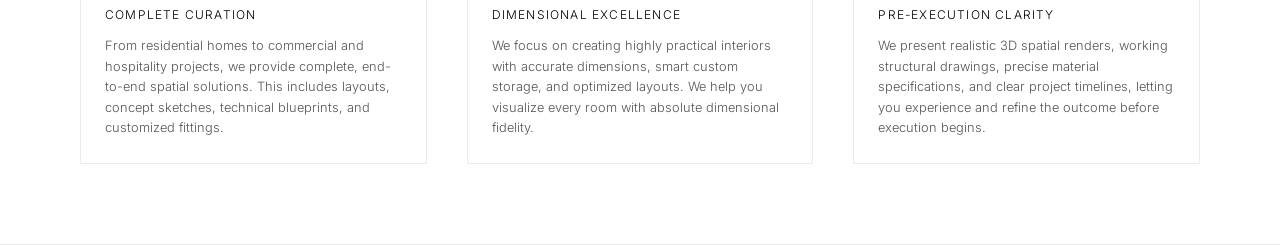
==== commit 2028501b: "v11" ====
--- a/about.html
+++ b/about.html
@@ -110,19 +110,22 @@
             <div class="section-header" style="margin-bottom: 35px;">
               <h1 class="section-title">Every Space Has a Story</h1>
               <p class="section-desc">
-                At Creative Studio, we believe architecture is the background to human experience. We blend creativity, utility, and absolute precision to form spaces that reflect your lifestyle.
+                At Creative Studio, we believe great interior design goes beyond aesthetics - it shapes the way people live, work, and experience their surroundings. We create thoughtfully designed interiors that balance beauty, comfort, and functionality, transforming spaces into environments that feel both inspiring and deeply personal.
               </p>
             </div>
             
             <div class="editorial-text">
               <p class="manifesto-lead">
-                From raw concept to final execution, we focus on thoughtful space planning, material honesty, and elegant finishes to ensure every commission is unique and timeless.
+                From concept development to final styling, our approach is guided by careful space planning, curated material selections, and attention to every detail. We design interiors that reflect our clients' lifestyles, preferences, and aspirations while maintaining a timeless and sophisticated character.
               </p>
               <p class="section-desc" style="font-size:0.9rem;">
-                Whether it is a private estate, a high-end office, or a boutique retail showroom, we are committed to transforming your vision into a practical, beautifully crafted reality. We work in close collaboration with our clients to understand their needs, aspirations, and visual preferences.
+                Whether it's a luxury residence, a contemporary office, a boutique retail space, a restaurant, a resort, or a hospitality environment, we tailor each project to its unique purpose and identity. Through close collaboration, we gain a clear understanding of our clients' vision and translate it into spaces that are both practical and visually compelling.
               </p>
-              <p class="section-desc" style="font-size:0.9rem; margin-bottom: 0;">
-                Every project is handled with rigorous care, maintaining a smooth, highly transparent workflow from initial space sketches to detailed material specs and final execution. Our passion lies in creating harmonious spaces that elevate everyday living.
+              <p class="section-desc" style="font-size:0.9rem;">
+                Every project is managed with a transparent and streamlined process, from initial mood boards and layout concepts to custom finishes, furnishings, and final installation. Our passion lies in crafting harmonious interiors that elevate everyday experiences and create lasting impressions.
+              </p>
+              <p class="section-desc" style="font-size:0.9rem; margin-bottom: 0; font-weight: 400; color: var(--text-light);">
+                At Creative Studio, every detail matters - because every space has a story worth telling.
               </p>
             </div>
           </div>
--- a/css/main.css
+++ b/css/main.css
@@ -245,21 +245,6 @@
   border-bottom: 1px solid var(--border-color);
 }
 
-body.home-page .nav-dropdown {
-  background-color: rgba(10, 10, 10, 0.96);
-  border-color: rgba(255, 255, 255, 0.15);
-  box-shadow: 0 10px 30px rgba(0,0,0,0.5);
-}
-
-body.home-page .dropdown-link {
-  color: rgba(255, 255, 255, 0.7);
-}
-
-body.home-page .dropdown-link:hover,
-body.home-page .dropdown-link.active {
-  color: #ffffff;
-}
-
 body.home-page .main-content {
   padding-top: 90px; /* Offset to start slideshow exactly below the 90px desktop header */
 }
@@ -351,8 +336,8 @@
   top: 0;
   right: 0;
   left: auto;
-  width: 320px;
-  max-width: 85vw;
+  width: 260px; /* Reduced width as requested */
+  max-width: 75vw; /* Reduced max-width as requested */
   height: 100vh;
   height: 100dvh;
   background-color: #ffffff;
@@ -412,12 +397,13 @@
 /* Mobile Nav Menu list spacing */
 .mobile-nav-menu {
   list-style: none;
-  text-align: center;
-  display: flex;
-  flex-direction: column;
+  text-align: left; /* Align text to the left as requested */
+  display: flex;
+  flex-direction: column;
+  align-items: flex-start; /* Align list items to the left as requested */
   gap: 25px;
   width: 100%;
-  padding: 40px 24px;
+  padding: 40px 35px; /* Added breathing room for left-aligned content */
   overflow-y: auto;
 }
 
@@ -953,6 +939,48 @@
   aspect-ratio: 4/5; /* Imposing vertical aspect ratio for large product visual focus */
 }
 
+/* Subtle clean watermark on products images (Centered at the bottom) */
+.gallery-item-watermark {
+  position: absolute;
+  bottom: 20px; /* Centered at the bottom */
+  left: 50%;
+  transform: translateX(-50%);
+  font-family: var(--font-heading);
+  font-size: 0.82rem; /* Increased font-size for better readability */
+  letter-spacing: 0.35em; /* Premium wide letter-spacing */
+  color: rgba(255, 255, 255, 0.45); /* Elegant translucent white */
+  mix-blend-mode: difference; /* Inverts color over light/dark surfaces for perfect dynamic readability */
+  pointer-events: none;
+  z-index: 4;
+  text-transform: uppercase;
+  font-weight: 300;
+  white-space: nowrap;
+  transition: opacity 0.5s ease, color 0.5s ease;
+}
+
+.gallery-item:hover .gallery-item-watermark {
+  color: rgba(255, 255, 255, 0.75);
+}
+
+/* Lightbox overlay watermark (Centered at the bottom and resized) */
+.lightbox-watermark {
+  position: absolute;
+  bottom: 40px; /* Centered at the bottom */
+  left: 50%;
+  transform: translateX(-50%);
+  font-family: var(--font-heading);
+  font-size: 1.15rem; /* Reduced size as requested for subtle visual balance */
+  letter-spacing: 0.42em; /* Spaced out visual balance */
+  color: rgba(255, 255, 255, 0.35); /* Elegant translucent white */
+  mix-blend-mode: difference; /* Inverts color relative to backing images */
+  pointer-events: none;
+  z-index: 2050; /* Sits directly above the image, below close button */
+  text-transform: uppercase;
+  font-weight: 300;
+  white-space: nowrap;
+  display: none; /* Controlled dynamically by JS (only shown on products) */
+}
+
 .gallery-item img {
   width: 100%;
   height: 100%;
@@ -1357,7 +1385,7 @@
   left: 0;
   width: 100vw;
   height: 100vh;
-  background-color: rgba(6, 6, 6, 0.98);
+  background-color: rgba(255, 255, 255, 0.98); /* Premium clean white background overlay */
   -webkit-backdrop-filter: blur(15px);
   backdrop-filter: blur(15px);
   z-index: 2000;
@@ -1388,7 +1416,7 @@
   max-width: 100%;
   max-height: 80vh;
   object-fit: contain;
-  border: 1px solid rgba(255, 255, 255, 0.06);
+  border: 1px solid rgba(0, 0, 0, 0.06); /* Subtle pure black boundary wireframe */
   opacity: 0;
   transform: scale(0.95);
   transition: transform 0.5s cubic-bezier(0.16, 1, 0.3, 1), opacity 0.4s ease;
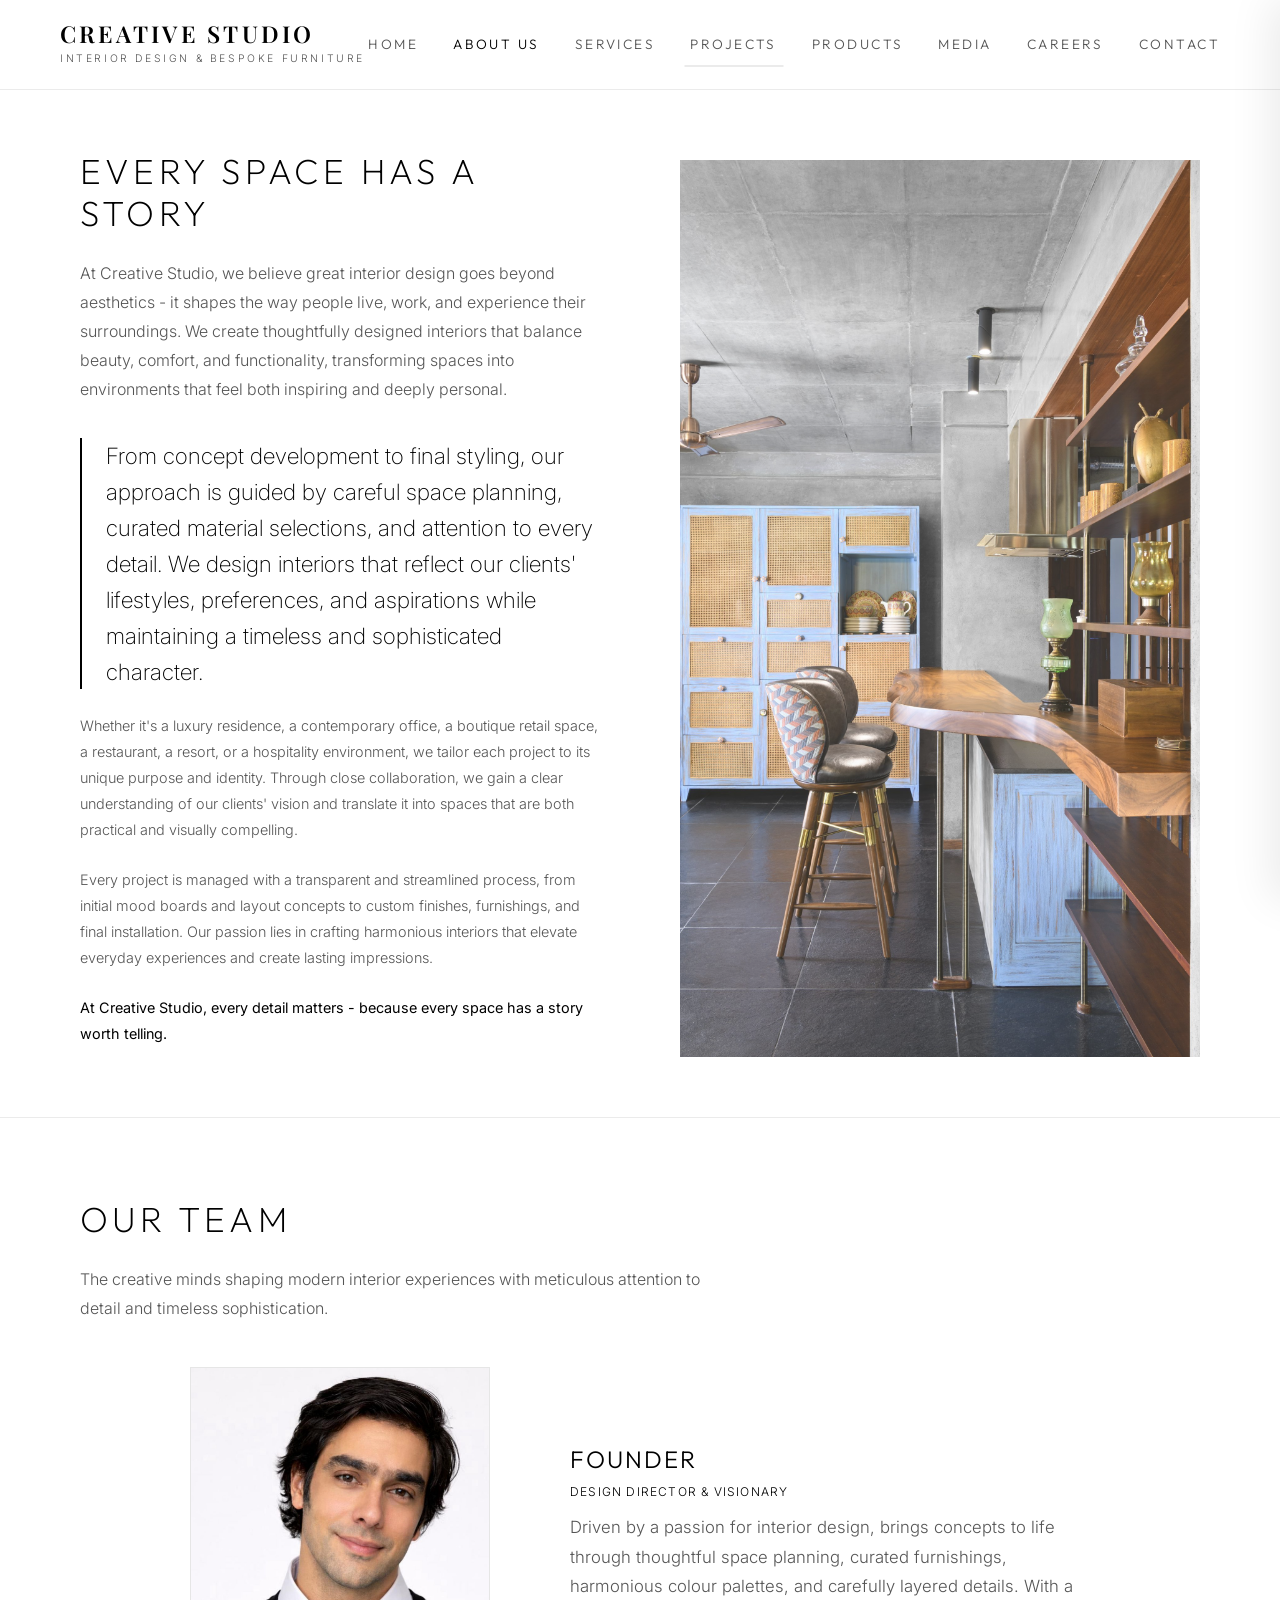
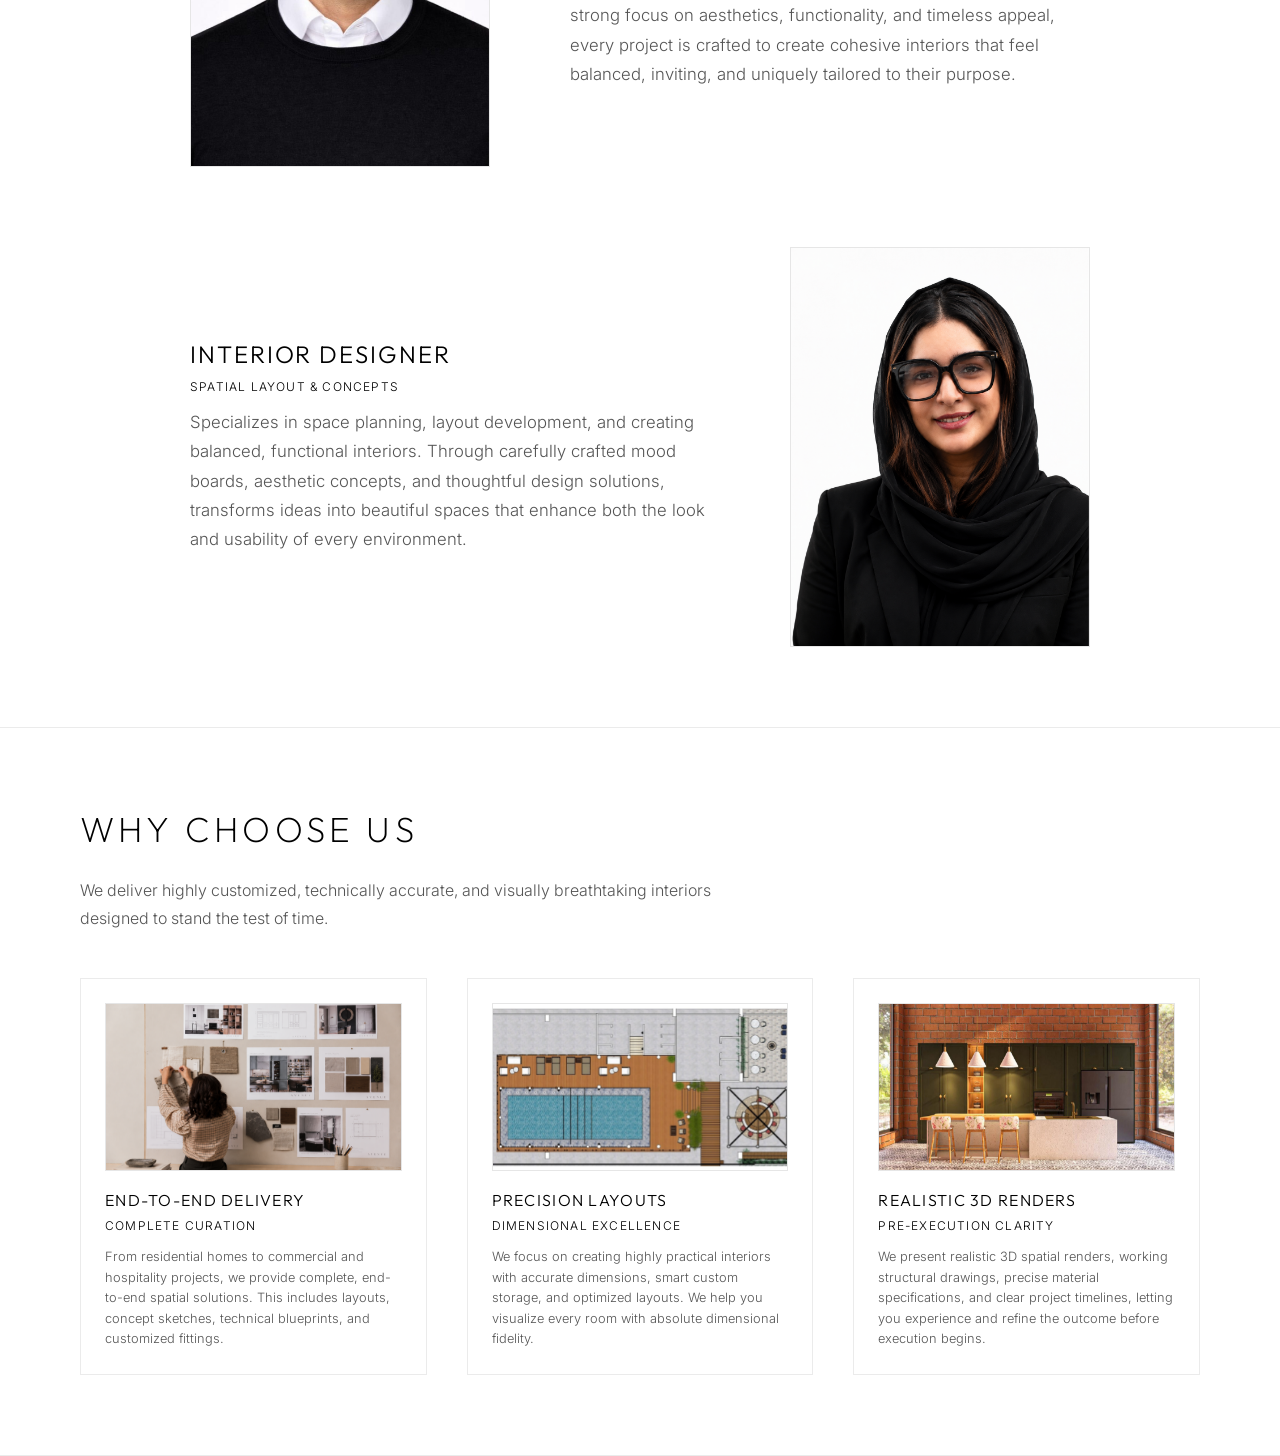
==== commit 854d25d6: "v12" ====
--- a/about.html
+++ b/about.html
@@ -137,6 +137,50 @@
         </div>
       </section>
       
+      <!-- OUR TEAM SECTION -->
+      <section class="section" style="padding-top: 80px; padding-bottom: 80px; min-height: auto;">
+        <div class="section-header fade-in">
+          <h2 class="section-title">Our Team</h2>
+          <p class="section-desc">
+            The creative minds shaping modern interior experiences with meticulous attention to detail and timeless sophistication.
+          </p>
+        </div>
+        
+        <div class="our-team-container">
+          <!-- Member 1: Founder -->
+          <div class="team-member-row">
+            <div class="team-member-img-col fade-in">
+              <div class="team-img-placeholder" style="aspect-ratio: 3/4; margin-bottom: 0;">
+                <img src="assets/Our team/founder.jpeg" alt="Founder" style="width: 100%; height: 100%; object-fit: cover;" loading="lazy" decoding="async">
+              </div>
+            </div>
+            <div class="team-member-content-col fade-in" style="transition-delay: 0.1s;">
+              <h3 class="team-name" style="font-size: 1.5rem; margin-bottom: 8px;">Founder</h3>
+              <p class="team-role">Design Director & Visionary</p>
+              <p class="team-bio">
+                Driven by a passion for interior design, brings concepts to life through thoughtful space planning, curated furnishings, harmonious colour palettes, and carefully layered details. With a strong focus on aesthetics, functionality, and timeless appeal, every project is crafted to create cohesive interiors that feel balanced, inviting, and uniquely tailored to their purpose.
+              </p>
+            </div>
+          </div>
+          
+          <!-- Member 2: Interior Designer -->
+          <div class="team-member-row row-reverse">
+            <div class="team-member-img-col fade-in">
+              <div class="team-img-placeholder" style="aspect-ratio: 3/4; margin-bottom: 0;">
+                <img src="assets/Our team/interior designer.png" alt="Interior Designer" style="width: 100%; height: 100%; object-fit: cover;" loading="lazy" decoding="async">
+              </div>
+            </div>
+            <div class="team-member-content-col fade-in" style="transition-delay: 0.1s;">
+              <h3 class="team-name" style="font-size: 1.5rem; margin-bottom: 8px;">Interior Designer</h3>
+              <p class="team-role">Spatial Layout & Concepts</p>
+              <p class="team-bio">
+                Specializes in space planning, layout development, and creating balanced, functional interiors. Through carefully crafted mood boards, aesthetic concepts, and thoughtful design solutions, transforms ideas into beautiful spaces that enhance both the look and usability of every environment.
+              </p>
+            </div>
+          </div>
+        </div>
+      </section>
+      
       <!-- WHY CHOOSE US SECTION -->
       <section class="section section-alt" style="padding-top: 80px; padding-bottom: 80px; min-height: auto;">
         <div class="section-header fade-in">
--- a/css/main.css
+++ b/css/main.css
@@ -746,6 +746,38 @@
   gap: 40px;
 }
 
+.our-team-container {
+  display: flex;
+  flex-direction: column;
+  gap: 80px;
+  max-width: 900px;
+  margin: 0 auto;
+}
+
+.team-member-row {
+  display: flex;
+  align-items: center;
+  gap: 80px;
+}
+
+.team-member-row.row-reverse {
+  flex-direction: row-reverse;
+}
+
+.team-member-img-col {
+  flex: 0 0 300px;
+  width: 300px;
+}
+
+.team-member-content-col {
+  flex: 1;
+}
+
+.team-member-content-col .team-bio {
+  font-size: 1.05rem;
+  line-height: 1.75;
+}
+
 .team-card {
   border: 1px solid var(--border-color);
   background-color: var(--bg-dark-alt);
@@ -939,44 +971,44 @@
   aspect-ratio: 4/5; /* Imposing vertical aspect ratio for large product visual focus */
 }
 
-/* Subtle clean watermark on products images (Centered at the bottom) */
+/* Subtle clean watermark on products images (Centered at the bottom edge) */
 .gallery-item-watermark {
   position: absolute;
-  bottom: 20px; /* Centered at the bottom */
+  bottom: 8px; /* Positioned right at the bottom edge */
   left: 50%;
   transform: translateX(-50%);
   font-family: var(--font-heading);
-  font-size: 0.82rem; /* Increased font-size for better readability */
+  font-size: 0.72rem; /* Softened size for edge alignment */
   letter-spacing: 0.35em; /* Premium wide letter-spacing */
-  color: rgba(255, 255, 255, 0.45); /* Elegant translucent white */
-  mix-blend-mode: difference; /* Inverts color over light/dark surfaces for perfect dynamic readability */
+  color: rgba(255, 255, 255, 0.6); /* Elegant translucent white */
+  text-shadow: 0 1px 3px rgba(0, 0, 0, 0.4); /* Clean drop shadow for legibility on light images */
   pointer-events: none;
   z-index: 4;
   text-transform: uppercase;
-  font-weight: 300;
+  font-weight: 600;
   white-space: nowrap;
   transition: opacity 0.5s ease, color 0.5s ease;
 }
 
 .gallery-item:hover .gallery-item-watermark {
-  color: rgba(255, 255, 255, 0.75);
-}
-
-/* Lightbox overlay watermark (Centered at the bottom and resized) */
+  color: rgba(255, 255, 255, 0.9);
+}
+
+/* Lightbox overlay watermark (Centered at the bottom edge and resized) */
 .lightbox-watermark {
   position: absolute;
-  bottom: 40px; /* Centered at the bottom */
+  bottom: 10px; /* Positioned right at the bottom edge of the image view */
   left: 50%;
   transform: translateX(-50%);
   font-family: var(--font-heading);
-  font-size: 1.15rem; /* Reduced size as requested for subtle visual balance */
+  font-size: 0.85rem; /* Reduced size as requested for subtle visual balance */
   letter-spacing: 0.42em; /* Spaced out visual balance */
-  color: rgba(255, 255, 255, 0.35); /* Elegant translucent white */
-  mix-blend-mode: difference; /* Inverts color relative to backing images */
+  color: rgba(255, 255, 255, 0.75); /* Elegant translucent white */
+  text-shadow: 0 1px 4px rgba(0, 0, 0, 0.5); /* Clean drop shadow for legibility on light images */
   pointer-events: none;
   z-index: 2050; /* Sits directly above the image, below close button */
   text-transform: uppercase;
-  font-weight: 300;
+  font-weight: 600;
   white-space: nowrap;
   display: none; /* Controlled dynamically by JS (only shown on products) */
 }
@@ -1675,6 +1707,23 @@
     grid-template-columns: 1fr;
   }
 
+  .our-team-container {
+    gap: 50px;
+  }
+
+  .team-member-row, 
+  .team-member-row.row-reverse {
+    flex-direction: column;
+    gap: 24px;
+    align-items: flex-start;
+  }
+
+  .team-member-img-col {
+    width: 100%;
+    max-width: 300px;
+    margin: 0 auto;
+  }
+
   .gallery-grid {
     grid-template-columns: 1fr;
   }
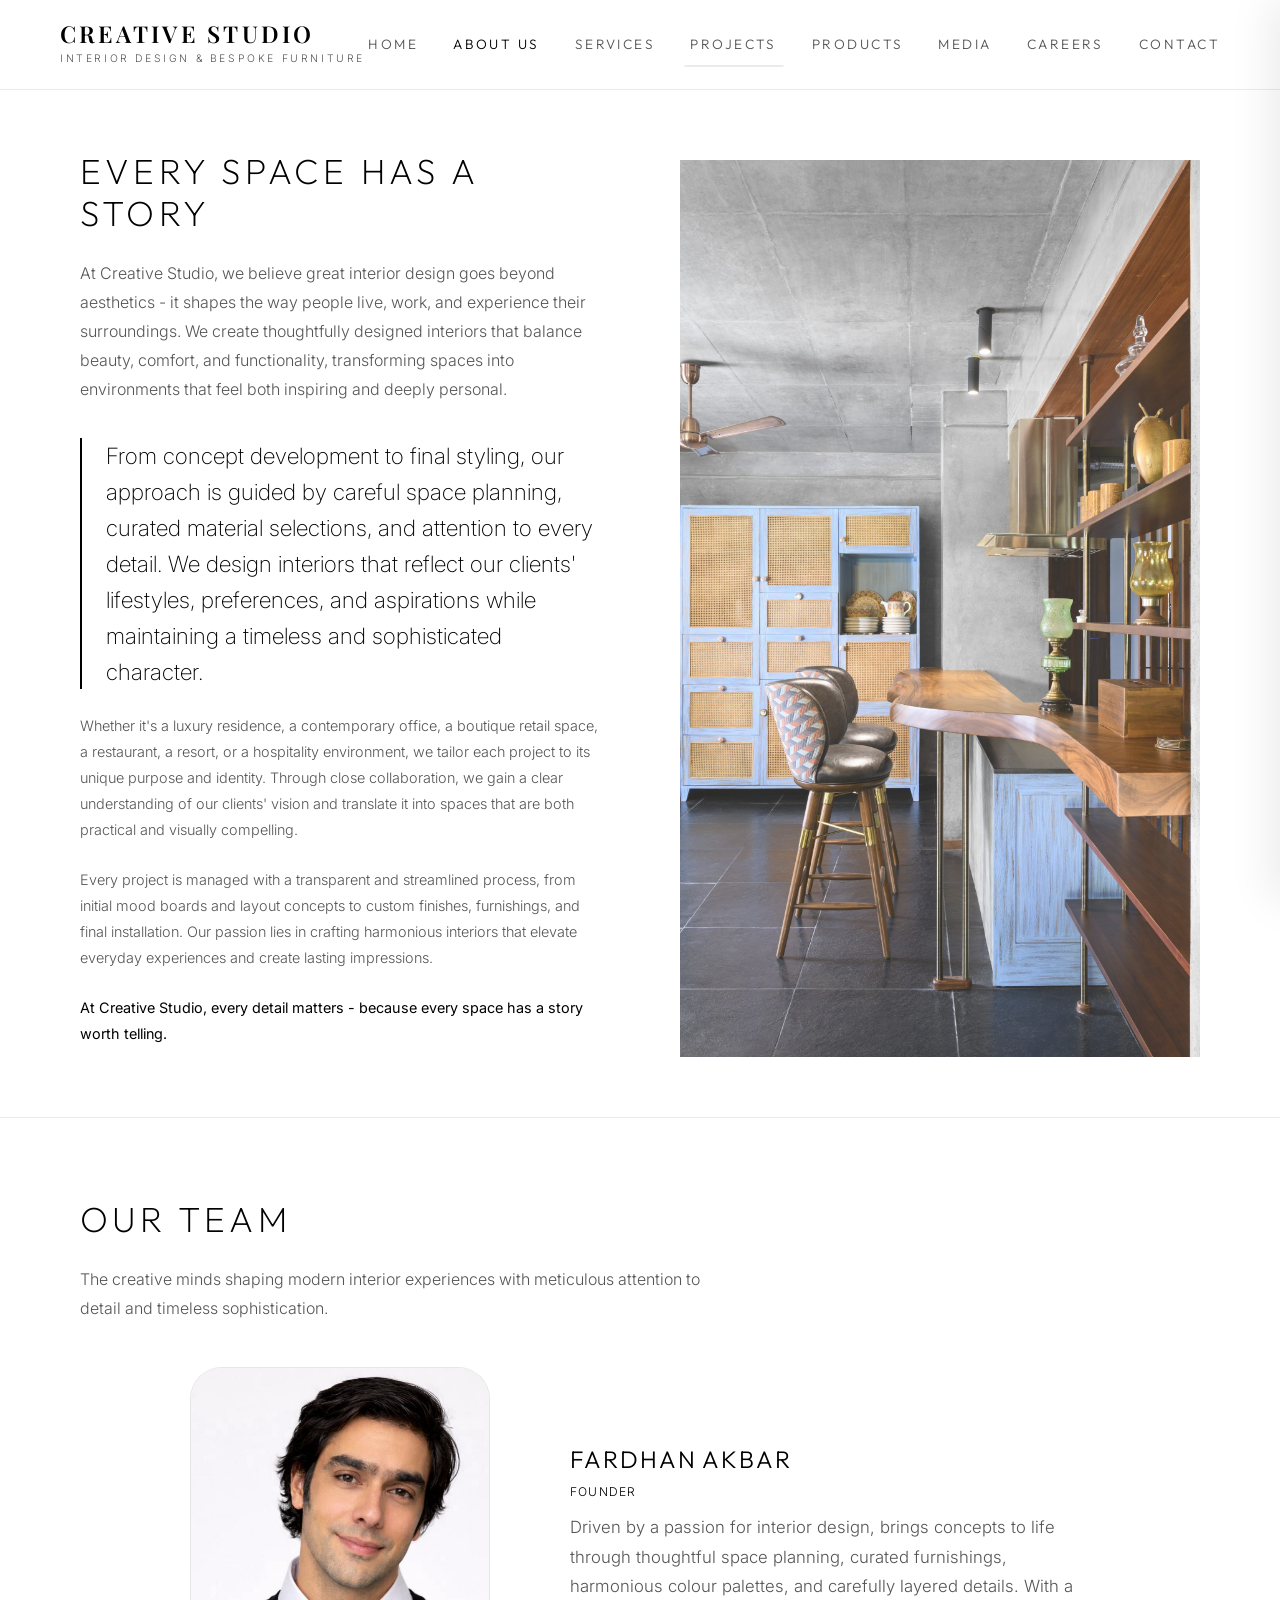
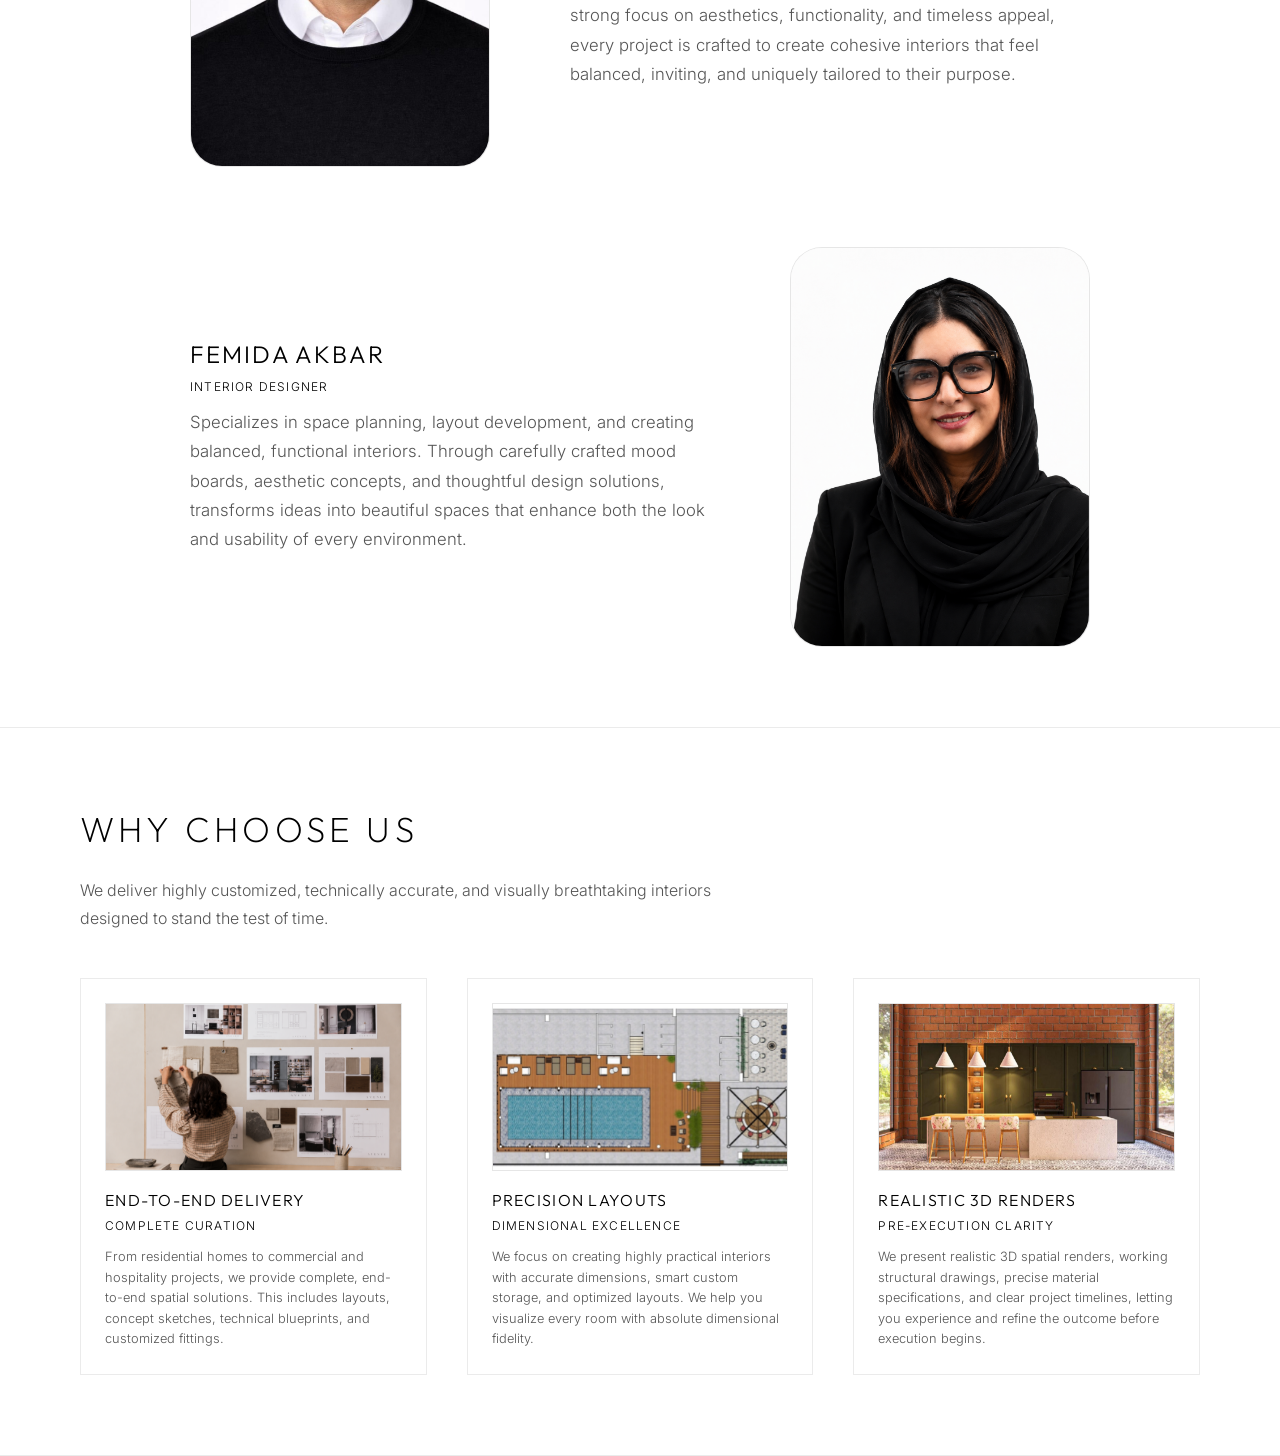
==== commit 61a1eddf: "v13" ====
--- a/about.html
+++ b/about.html
@@ -151,12 +151,12 @@
           <div class="team-member-row">
             <div class="team-member-img-col fade-in">
               <div class="team-img-placeholder" style="aspect-ratio: 3/4; margin-bottom: 0;">
-                <img src="assets/Our team/founder.jpeg" alt="Founder" style="width: 100%; height: 100%; object-fit: cover;" loading="lazy" decoding="async">
+                <img src="assets/Our team/founder.jpeg" alt="Fardhan Akbar - Founder" style="width: 100%; height: 100%; object-fit: cover;" loading="lazy" decoding="async">
               </div>
             </div>
             <div class="team-member-content-col fade-in" style="transition-delay: 0.1s;">
-              <h3 class="team-name" style="font-size: 1.5rem; margin-bottom: 8px;">Founder</h3>
-              <p class="team-role">Design Director & Visionary</p>
+              <h3 class="team-name" style="font-size: 1.5rem; margin-bottom: 8px;">Fardhan Akbar</h3>
+              <p class="team-role">Founder</p>
               <p class="team-bio">
                 Driven by a passion for interior design, brings concepts to life through thoughtful space planning, curated furnishings, harmonious colour palettes, and carefully layered details. With a strong focus on aesthetics, functionality, and timeless appeal, every project is crafted to create cohesive interiors that feel balanced, inviting, and uniquely tailored to their purpose.
               </p>
@@ -167,12 +167,12 @@
           <div class="team-member-row row-reverse">
             <div class="team-member-img-col fade-in">
               <div class="team-img-placeholder" style="aspect-ratio: 3/4; margin-bottom: 0;">
-                <img src="assets/Our team/interior designer.png" alt="Interior Designer" style="width: 100%; height: 100%; object-fit: cover;" loading="lazy" decoding="async">
+                <img src="assets/Our team/interior designer.png" alt="Femida Akbar - Interior Designer" style="width: 100%; height: 100%; object-fit: cover;" loading="lazy" decoding="async">
               </div>
             </div>
             <div class="team-member-content-col fade-in" style="transition-delay: 0.1s;">
-              <h3 class="team-name" style="font-size: 1.5rem; margin-bottom: 8px;">Interior Designer</h3>
-              <p class="team-role">Spatial Layout & Concepts</p>
+              <h3 class="team-name" style="font-size: 1.5rem; margin-bottom: 8px;">Femida Akbar</h3>
+              <p class="team-role">Interior Designer</p>
               <p class="team-bio">
                 Specializes in space planning, layout development, and creating balanced, functional interiors. Through carefully crafted mood boards, aesthetic concepts, and thoughtful design solutions, transforms ideas into beautiful spaces that enhance both the look and usability of every environment.
               </p>
--- a/css/main.css
+++ b/css/main.css
@@ -769,6 +769,10 @@
   width: 300px;
 }
 
+.team-member-img-col .team-img-placeholder {
+  border-radius: 32px;
+}
+
 .team-member-content-col {
   flex: 1;
 }
@@ -1720,7 +1724,7 @@
 
   .team-member-img-col {
     width: 100%;
-    max-width: 300px;
+    max-width: 220px;
     margin: 0 auto;
   }
 
